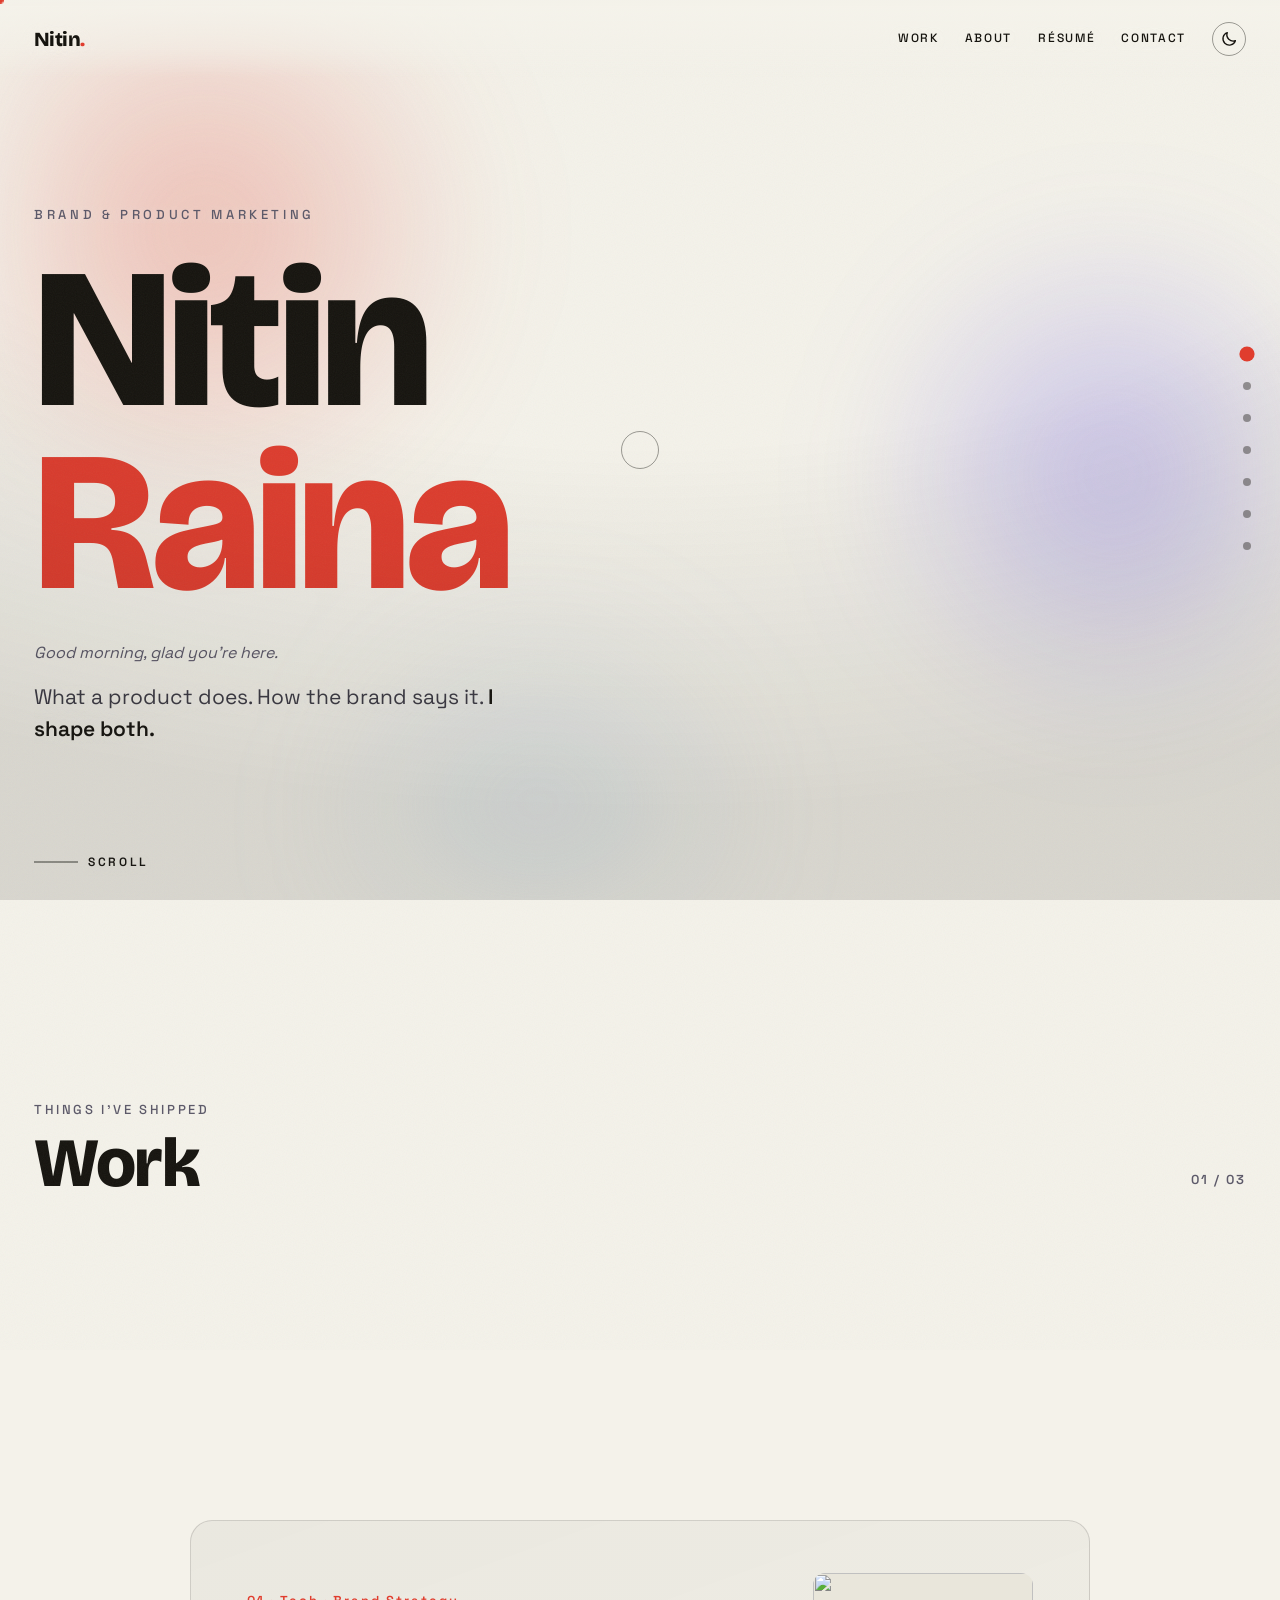
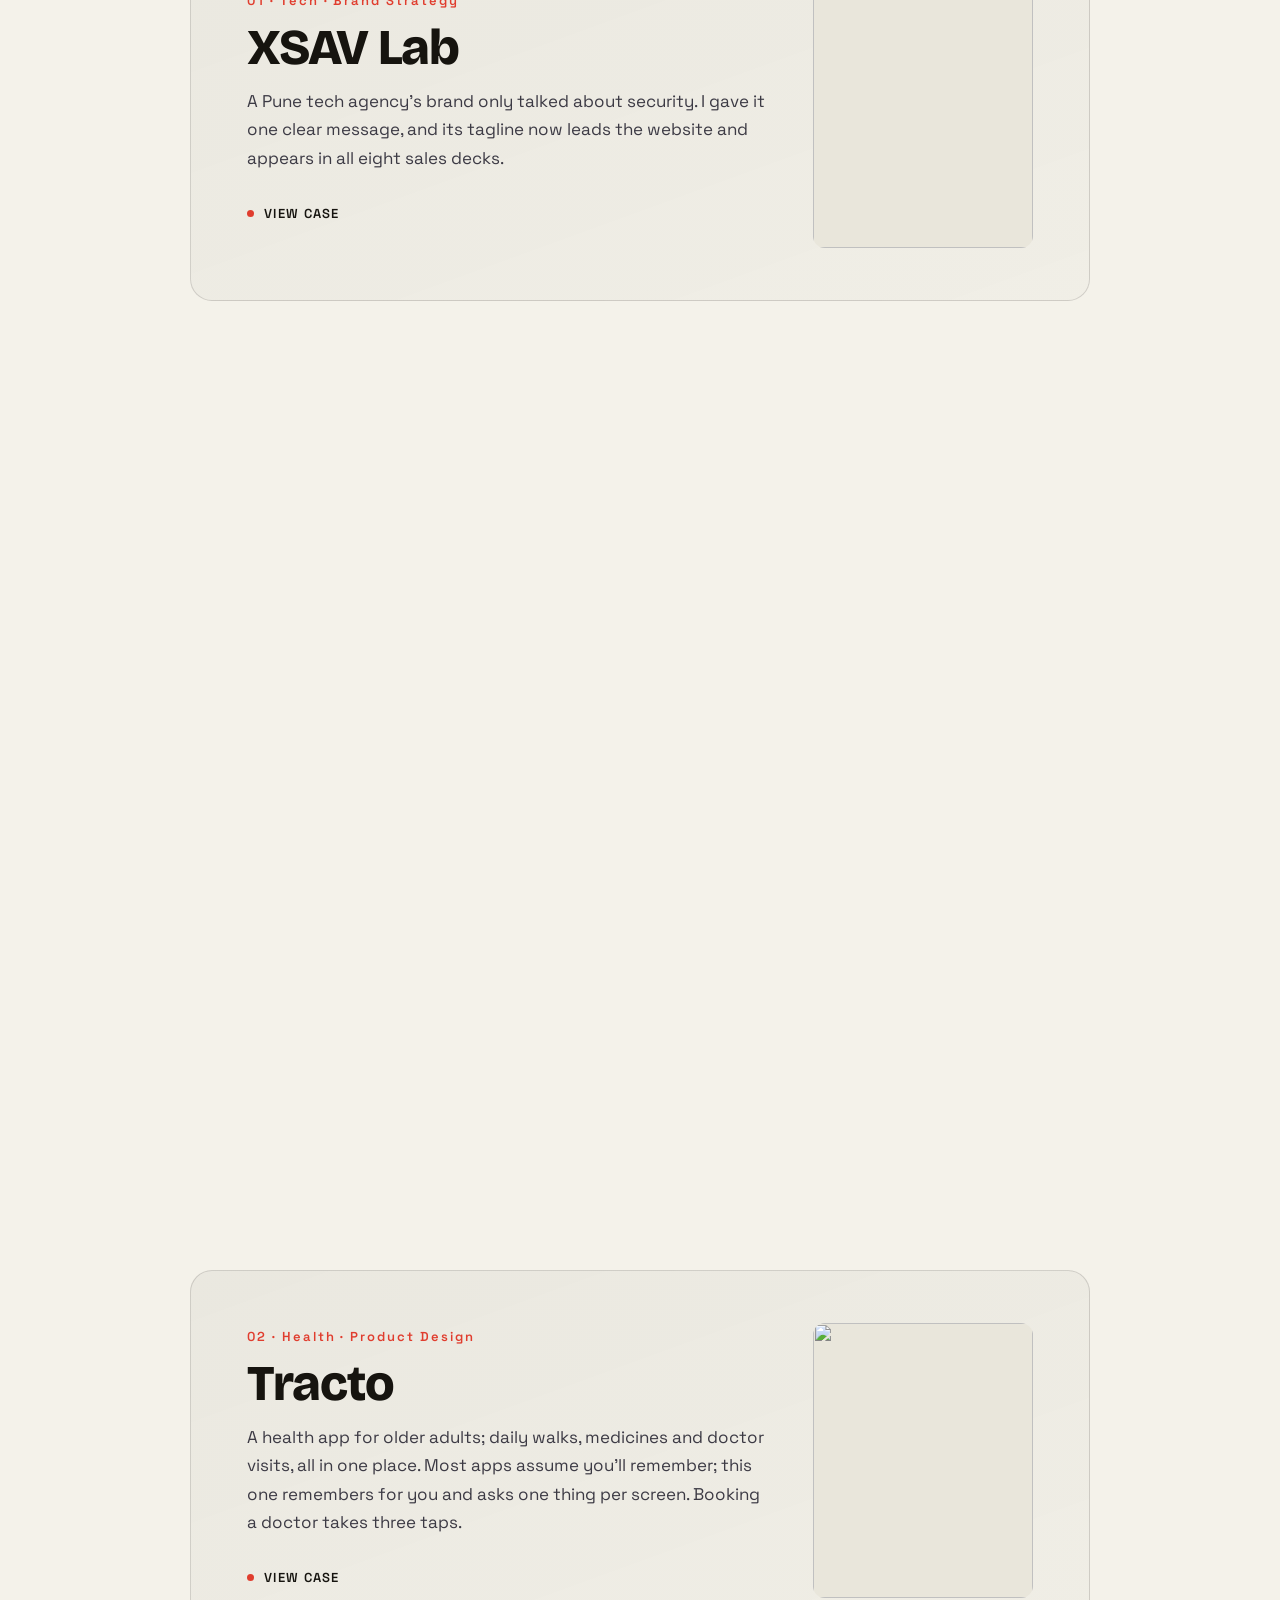
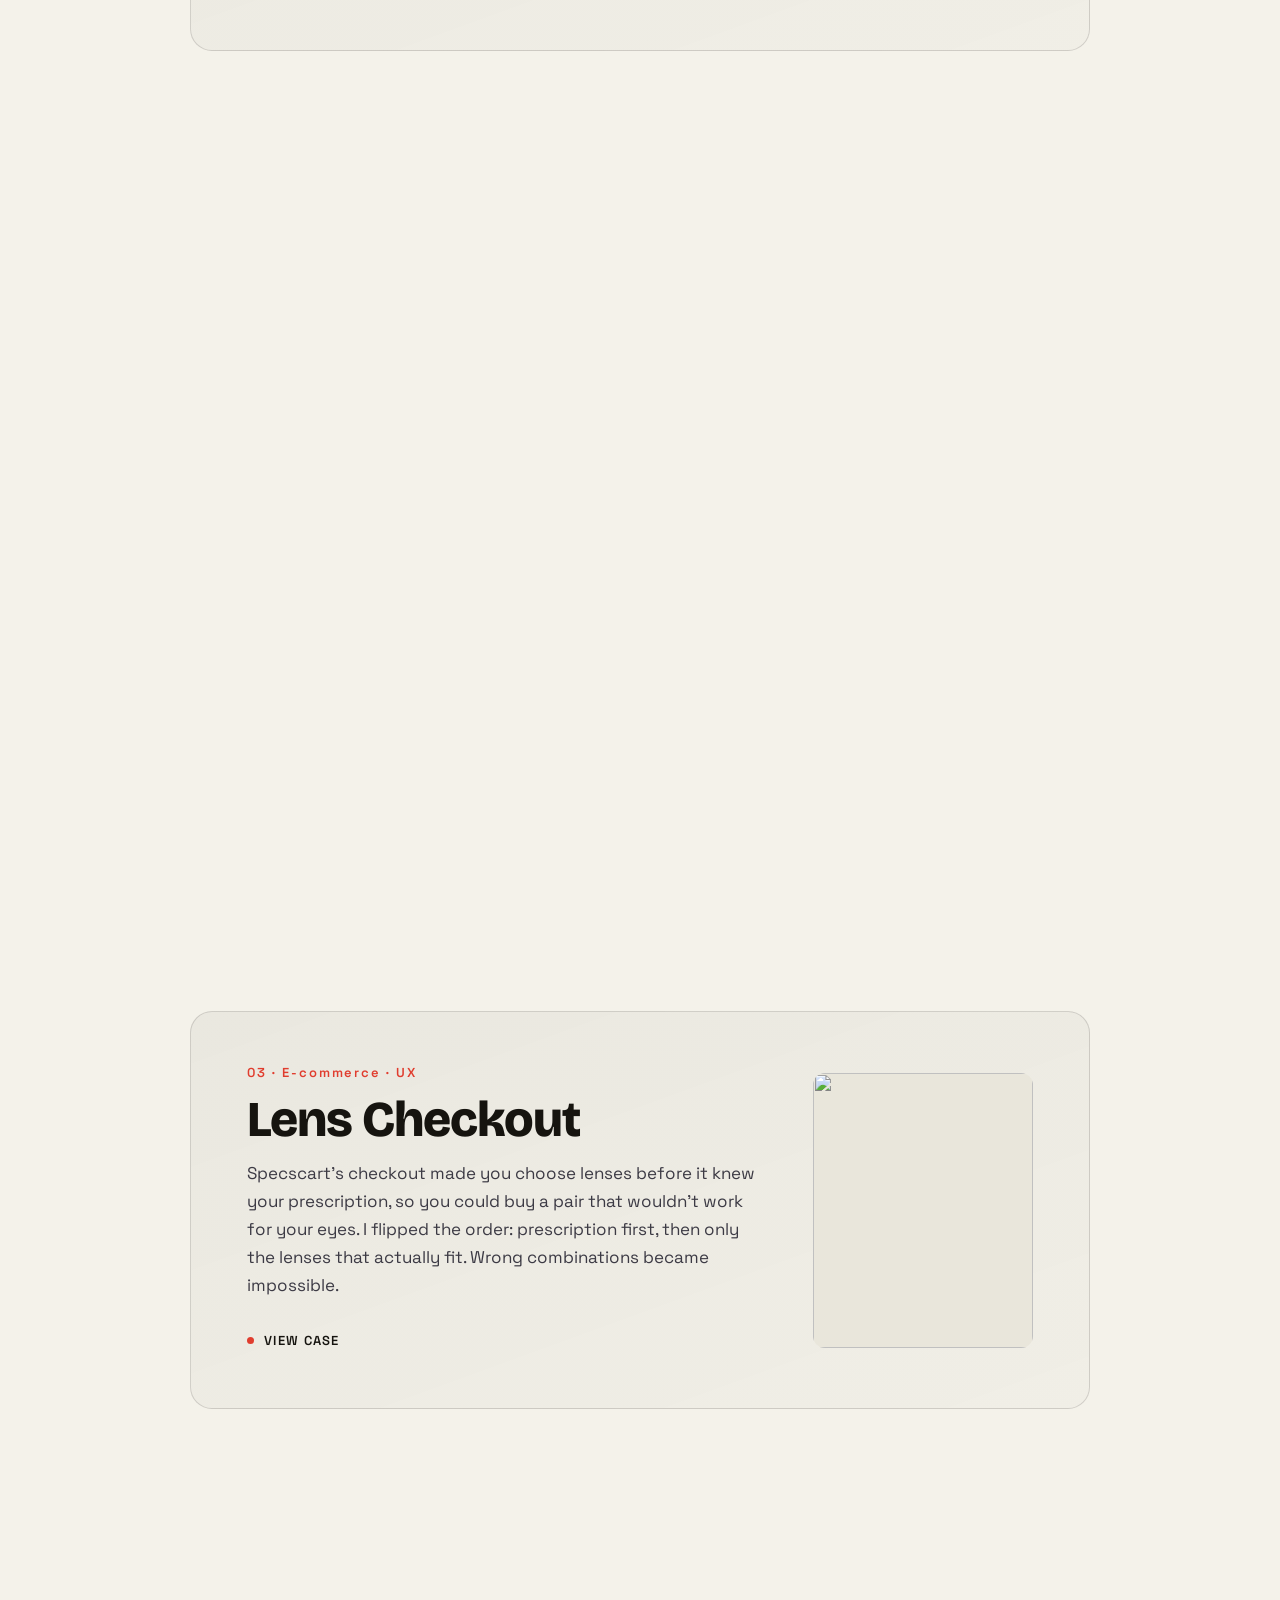
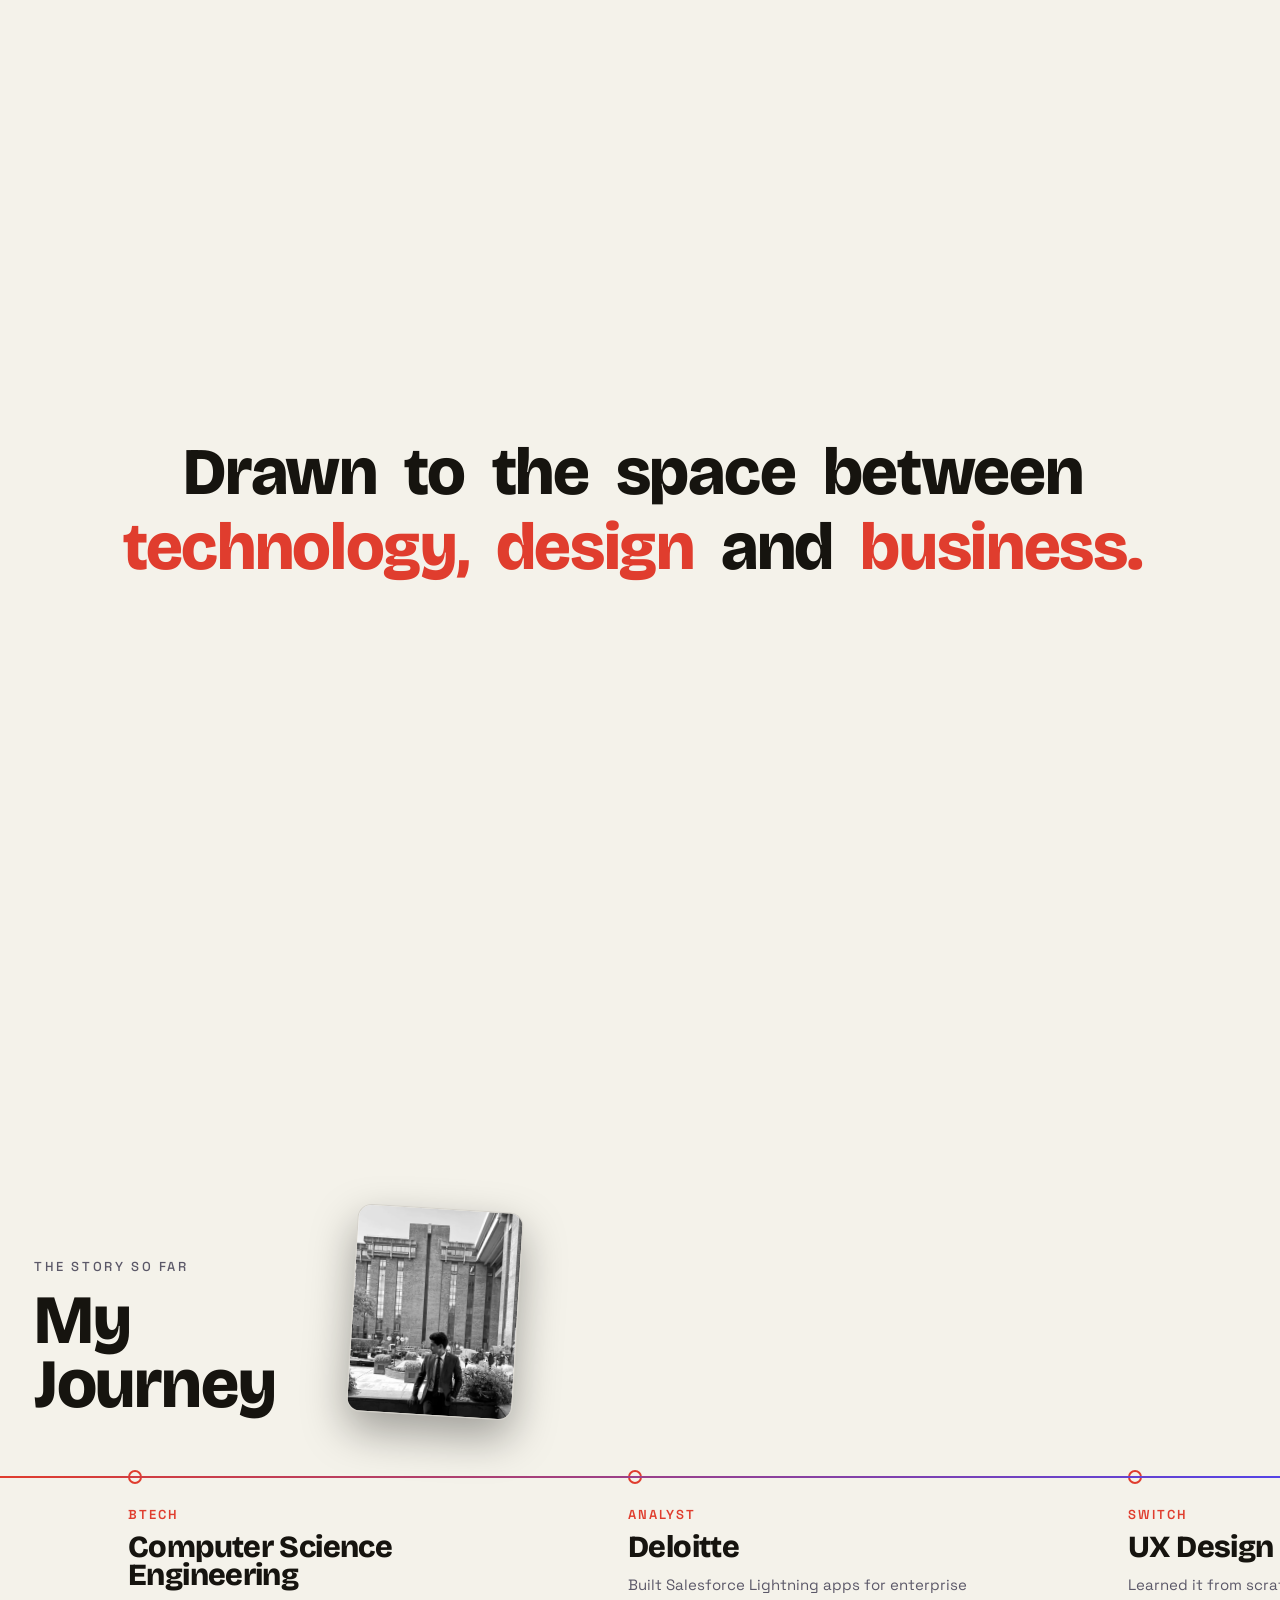
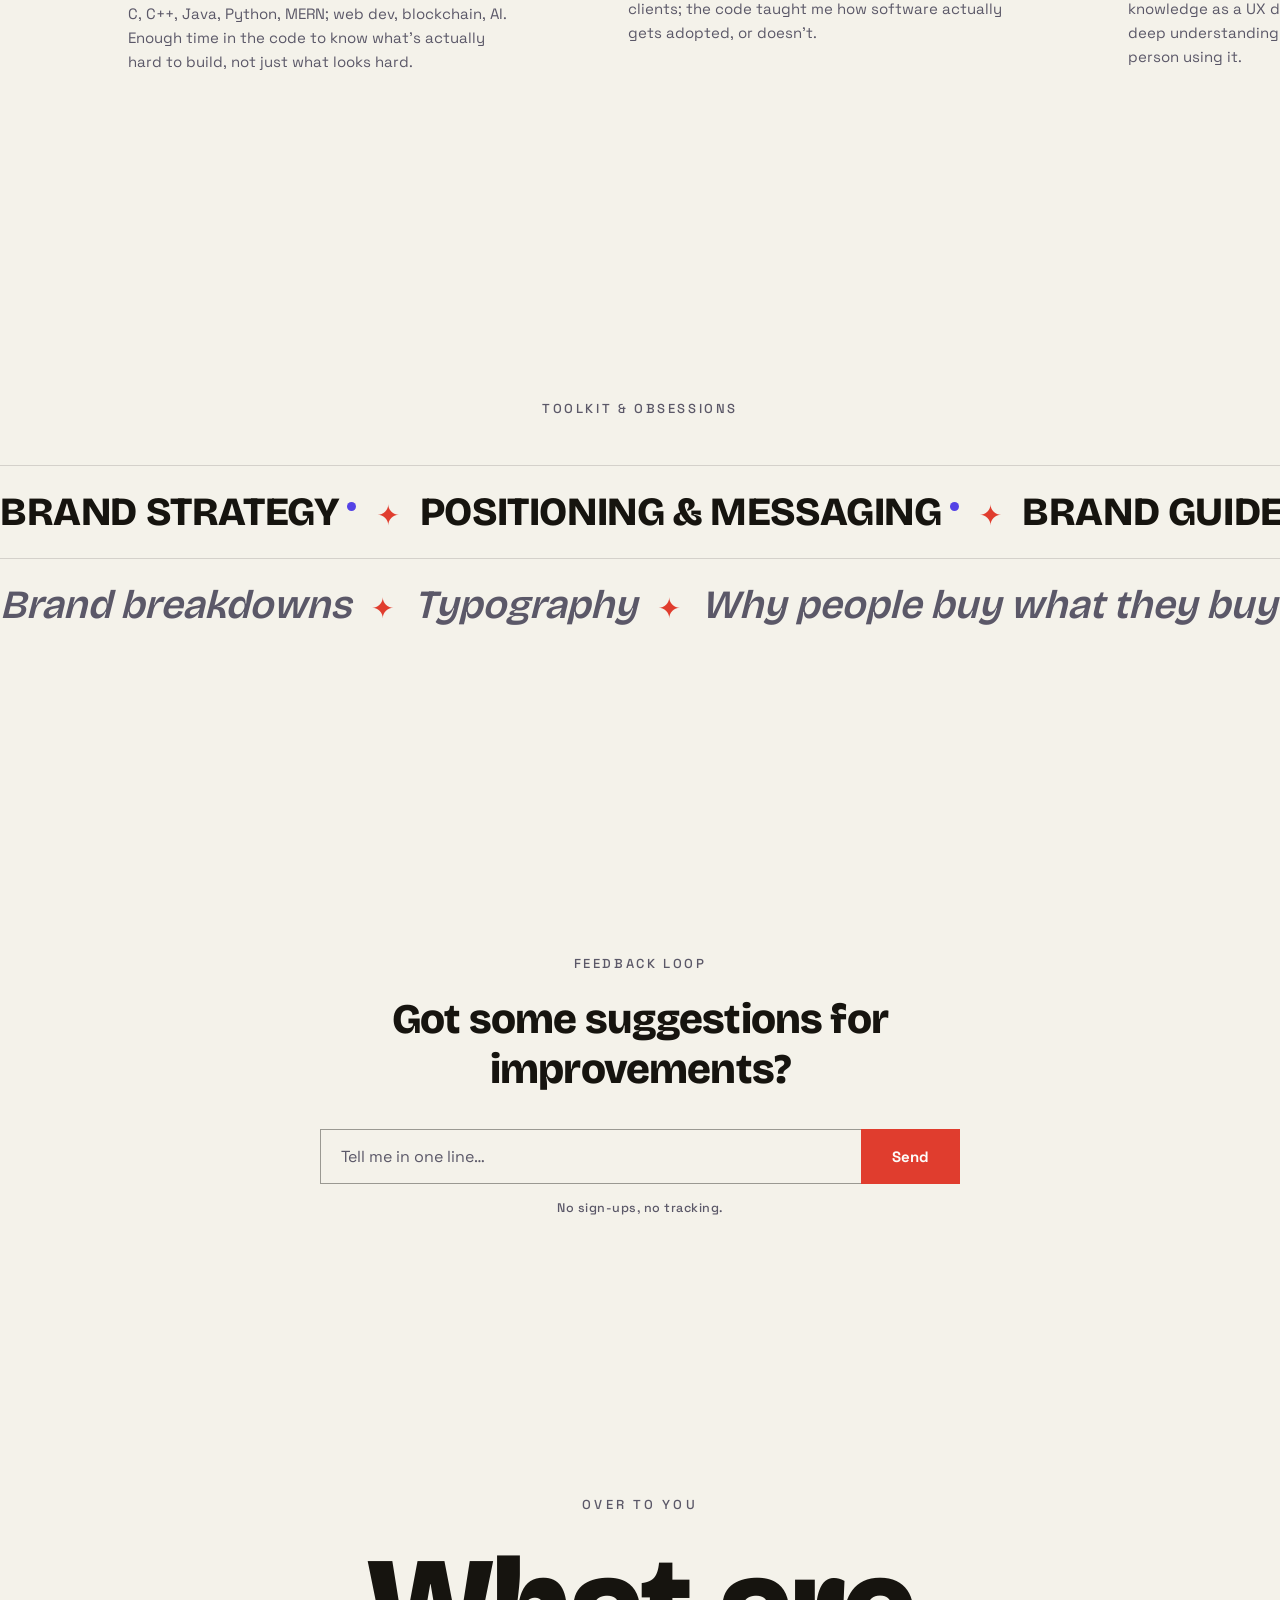
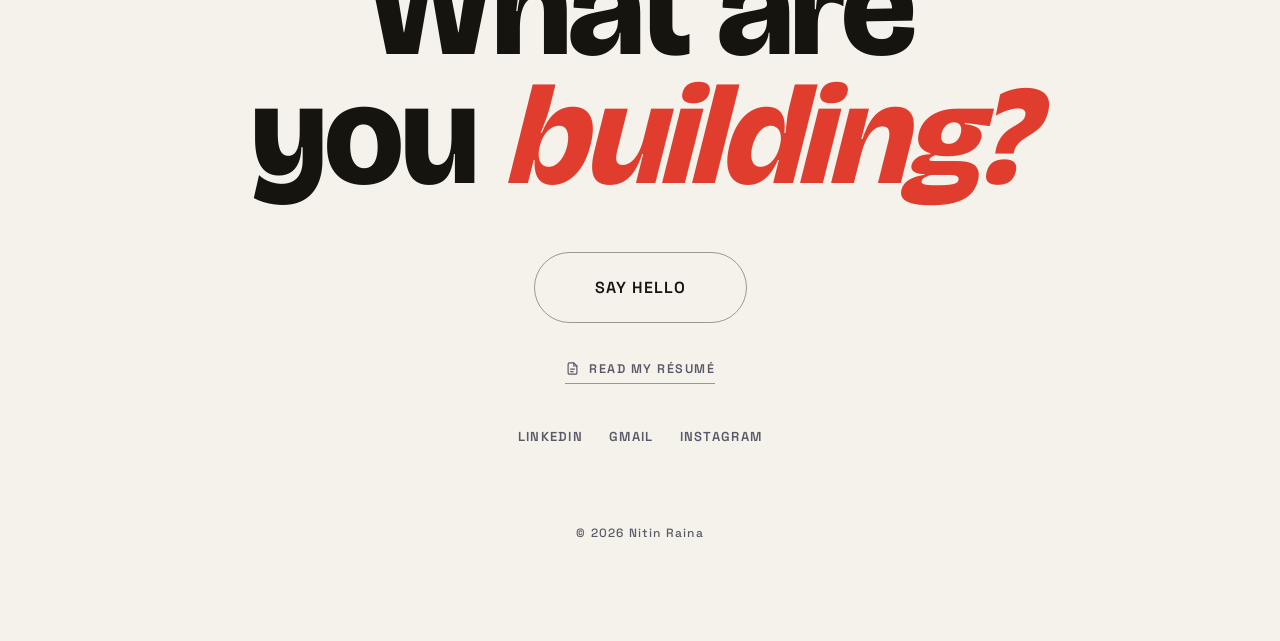
==== index.html @ b5c89e13 "Update Toolkit & obsessions to match brand and product marketing work Co-Authored-By: Claude Opus 5." ====
<!DOCTYPE html>
<html lang="en">
<head>
<meta charset="utf-8">
<meta name="viewport" content="width=device-width, initial-scale=1">
<title>Nitin Raina · Brand &amp; Product Marketing</title>
<meta name="description" content="Nitin Raina, brand and product marketing. Selected work, background and a toolkit of things I actually use.">
<meta name="theme-color" content="#08080c">
<link rel="preconnect" href="https://fonts.googleapis.com">
<link rel="preconnect" href="https://fonts.gstatic.com" crossorigin>
<link href="https://fonts.googleapis.com/css2?family=Bricolage+Grotesque:opsz,wght@12..96,600;12..96,700;12..96,800&family=Space+Grotesk:wght@400;500;600&display=swap" rel="stylesheet">
<style>
  :root{
    --bg:#08080c; --bg2:#0f0f16;
    --text:#f4f2ea; --muted:#aeabbb;
    --accent:#ff4d3d; --accent2:#6b5cff;
    --ease:cubic-bezier(.22,1,.36,1);
    --on-accent:#0a0a0a;
    --text-soft:#d8d5e6;
    --line:rgba(244,242,234,.14);
    --line-strong:rgba(244,242,234,.35);
    --shadow:rgba(0,0,0,.9);
    --surface:rgba(15,15,22,.7);
    --accent-soft:rgba(255,77,61,.08);
    --accent2-soft:rgba(107,92,255,.1);
    --accent2-ring:rgba(107,92,255,.45);
    --aurora3:#12324d;
    --card-grad-a:rgba(244,242,234,.05);
    --card-grad-b:rgba(244,242,234,.015);
    --aurora-opacity:.5;
  }
  html[data-theme="light"]{
    --bg:#f4f2ea; --bg2:#e9e6db;
    --text:#16140f; --muted:#5b5868;
    --accent:#e03d2e; /* darker coral: #ff4d3d fails contrast for small text on cream */
    --accent2:#5443e6;
    --on-accent:#fdfcf9;
    --text-soft:#3c3a44;
    --line:rgba(22,20,15,.14); --line-strong:rgba(22,20,15,.4);
    --shadow:rgba(244,242,234,.6); /* near-invisible glow instead of dark shadow */
    --surface:rgba(233,230,219,.8);
    --accent-soft:rgba(224,61,46,.08); --accent2-soft:rgba(84,67,230,.1);
    --accent2-ring:rgba(84,67,230,.4);
    --aurora3:#a8c4dd;
    --card-grad-a:rgba(22,20,15,.045); --card-grad-b:rgba(22,20,15,.015);
    --aurora-opacity:.3; /* aurora blobs are much louder on cream */
  }
  html[data-theme="light"] body::before{background:radial-gradient(120% 90% at 50% 0%, transparent 55%, rgba(22,20,15,.12))}
  *{margin:0;padding:0;box-sizing:border-box}
  html,body{background:var(--bg);color:var(--text)}
  /* theme-change smoothness — deliberately NOT a universal *{transition},
     which would jank the GSAP transforms */
  html{transition:background .3s ease}
  body{transition:background .3s ease,color .3s ease}
  html{overscroll-behavior:none}
  body{
    font-family:'Space Grotesk',system-ui,sans-serif;
    overflow-x:hidden;
    -webkit-font-smoothing:antialiased;
  }
  ::selection{background:var(--accent);color:var(--on-accent)}
  a{color:inherit;text-decoration:none}
  h1,h2,h3{font-family:'Bricolage Grotesque',sans-serif;font-weight:800;line-height:.92;letter-spacing:-.02em}

  /* accessibility: visible focus for every interactive element (was
     completely missing before — keyboard users had no way to see where
     they were) */
  a:focus-visible,button:focus-visible,[tabindex]:focus-visible{
    outline:2px solid var(--accent);outline-offset:4px;border-radius:2px;
  }
  /* the nav is fixed, so native anchor jumps (#work etc.) would otherwise
     land with the target tucked underneath it */
  section[id]{scroll-margin-top:96px}
  .skip-link{
    position:absolute;left:16px;top:-60px;z-index:100;padding:12px 20px;border-radius:100px;
    background:var(--accent);color:var(--on-accent);font:600 13px 'Space Grotesk';letter-spacing:.08em;
    text-transform:uppercase;transition:top .2s var(--ease);
  }
  .skip-link:focus{top:16px}
  .sr-only{
    position:absolute;width:1px;height:1px;padding:0;margin:-1px;
    overflow:hidden;clip:rect(0,0,0,0);white-space:nowrap;border:0;
  }

  body::before{
    content:"";position:fixed;inset:0;z-index:2;pointer-events:none;
    background:radial-gradient(120% 90% at 50% 0%, transparent 55%, rgba(0,0,0,.55));
    mix-blend-mode:multiply;
  }
  body::after{
    content:"";position:fixed;inset:-50%;z-index:3;pointer-events:none;opacity:.05;
    background-image:url("data:image/svg+xml,%3Csvg xmlns='http://www.w3.org/2000/svg' width='120' height='120'%3E%3Cfilter id='n'%3E%3CfeTurbulence type='fractalNoise' baseFrequency='.9' numOctaves='2'/%3E%3C/filter%3E%3Crect width='100%25' height='100%25' filter='url(%23n)'/%3E%3C/svg%3E");
    animation:grain 6s steps(6) infinite;
  }
  @keyframes grain{
    0%,100%{transform:translate(0,0)} 20%{transform:translate(-4%,3%)}
    40%{transform:translate(3%,-4%)} 60%{transform:translate(-3%,2%)} 80%{transform:translate(2%,3%)}
  }

  .aurora{position:fixed;inset:0;z-index:0;pointer-events:none;overflow:hidden;filter:blur(60px)}
  .aurora span{position:absolute;border-radius:50%;opacity:var(--aurora-opacity);will-change:transform}
  .aurora .a1{width:52vw;height:52vw;left:-10vw;top:-8vw;background:radial-gradient(circle,var(--accent),transparent 62%)}
  .aurora .a2{width:46vw;height:46vw;right:-10vw;top:20vh;background:radial-gradient(circle,var(--accent2),transparent 62%)}
  .aurora .a3{width:40vw;height:40vw;left:22vw;bottom:-14vw;background:radial-gradient(circle,var(--aurora3),transparent 62%)}

  .cursor-dot,.cursor-ring{position:fixed;top:0;left:0;z-index:95;pointer-events:none;border-radius:100px;transform:translate(-50%,-50%);will-change:transform}
  .cursor-dot{width:7px;height:7px;background:var(--accent);transition:opacity .2s ease}
  .cursor-ring{
    width:38px;height:38px;border:1.5px solid var(--line-strong);display:flex;align-items:center;justify-content:center;
    transition:width .3s var(--ease),height .3s var(--ease),border-color .25s,background .25s;
  }
  .cursor-ring.hot{width:64px;height:64px;border-color:var(--accent);background:var(--accent-soft)}
  .cursor-ring.drag{width:80px;height:80px;border-color:var(--accent2);background:var(--accent2-soft)}
  /* the ring morphs into a pill and shows what the hover DOES — "read" over
     case-study links, "say it" over the feedback/contact inputs — rather
     than staying a mute circle over every interactive element alike */
  .cursor-label{font:700 12px 'Space Grotesk';letter-spacing:.1em;text-transform:uppercase;color:var(--text);white-space:nowrap;opacity:0;transition:opacity .15s ease}
  .cursor-ring.read,.cursor-ring.say{width:auto;height:auto;padding:14px 22px;border-color:var(--accent);background:var(--accent)}
  .cursor-ring.read .cursor-label,.cursor-ring.say .cursor-label{opacity:1;color:var(--on-accent)}
  .cursor-ring.read ~ .cursor-dot,.cursor-ring.say ~ .cursor-dot{opacity:0}
  @media (hover:none){.cursor-dot,.cursor-ring{display:none}}

  .intro{position:fixed;inset:0;z-index:90;background:var(--bg);display:flex;align-items:center;justify-content:center;overflow:hidden}
  .intro-count{font-family:'Bricolage Grotesque';font-weight:800;font-size:clamp(60px,14vw,220px);color:var(--text);line-height:1}
  .intro-bars{position:absolute;inset:0;display:flex}
  .intro-bars i{flex:1;background:var(--bg2)}

  .wrap{position:relative;z-index:1}

  /* mix-blend-mode:difference was the cause of "Nitin." visually merging
     into whatever scrolled under it (it inverts against the backdrop, so
     over a big pale heading it turned dark and fused with the text). A
     scrim + text-shadow keeps the nav readable over ANY backdrop without
     ever inverting into the content behind it. */
  .nav{position:fixed;top:0;left:0;right:0;z-index:40;display:flex;justify-content:space-between;align-items:center;padding:22px 34px;text-shadow:0 2px 16px var(--shadow)}
  .nav::before{
    content:"";position:absolute;inset:0;z-index:-1;pointer-events:none;
    background:linear-gradient(180deg,color-mix(in srgb, var(--bg) 92%, transparent),color-mix(in srgb, var(--bg) 55%, transparent) 60%,transparent);
  }
  .nav .brand{font-family:'Bricolage Grotesque';font-weight:800;font-size:20px;letter-spacing:-.03em}
  .nav .links{display:flex;gap:26px;font:500 12px 'Space Grotesk';letter-spacing:.14em;text-transform:uppercase}
  /* padding, not extra size: keeps the type identical but lifts the click
     target from 16px to 32px tall (WCAG 2.5.8 wants >=24) */
  .nav .links a{position:relative;display:inline-block;padding:8px 0}
  .nav .links a::after{content:"";position:absolute;left:0;bottom:4px;width:100%;height:1.5px;background:currentColor;transform:scaleX(0);transform-origin:right;transition:transform .3s var(--ease)}
  .nav .links a:hover::after{transform:scaleX(1);transform-origin:left}
  .nav .links a.active{color:var(--accent)}
  .nav .links a.active::after{transform:scaleX(1);transform-origin:left}

  /* light/dark toggle — the icon shows the theme you'd GET by clicking
     (sun while dark, moon while light), which is what the aria-label already
     says. The previous plain dot gave no clue this button did anything. */
  .theme-toggle{
    width:34px;height:34px;border-radius:50%;border:1.5px solid var(--line-strong);
    background:none;cursor:pointer;display:grid;place-items:center;color:var(--text);
    transition:border-color .3s var(--ease),background .3s var(--ease);
  }
  .theme-toggle:hover,.theme-toggle:focus-visible{border-color:var(--accent);background:var(--accent-soft)}
  /* both icons stack in one grid cell and cross-fade/rotate between states */
  .tt-icon{display:grid;place-items:center;width:18px;height:18px}
  .tt-icon svg{
    grid-area:1/1;width:18px;height:18px;fill:none;stroke:currentColor;
    stroke-width:1.8;stroke-linecap:round;stroke-linejoin:round;
    transition:opacity .35s var(--ease),transform .45s var(--ease);
  }
  .tt-sun{opacity:1;transform:rotate(0deg) scale(1)}
  .tt-moon{opacity:0;transform:rotate(-70deg) scale(.4)}
  html[data-theme="light"] .tt-sun{opacity:0;transform:rotate(70deg) scale(.4)}
  html[data-theme="light"] .tt-moon{opacity:1;transform:rotate(0deg) scale(1)}
  @media (prefers-reduced-motion:reduce){.tt-icon svg{transition:opacity .01s}}

  /* progress rail */
  /* the visible dot stays 8px, but the BUTTON is 26px so the tap/click
     target meets the 24x24 minimum (WCAG 2.5.8) — an 8px target was
     effectively unusable on touch and hostile with a trackpad */
  .rail{position:fixed;right:20px;top:50%;transform:translateY(-50%);z-index:45;display:flex;flex-direction:column;gap:6px;align-items:center}
  .rail button{width:26px;height:26px;display:grid;place-items:center;background:none;border:none;cursor:pointer;padding:0;position:relative;border-radius:50%}
  .rail button::after{content:"";width:8px;height:8px;border-radius:50%;background:var(--line-strong);transition:transform .35s var(--ease),background .35s var(--ease)}
  .rail button::before{content:attr(data-label);position:absolute;right:26px;top:50%;transform:translateY(-50%);font:600 10px 'Space Grotesk';letter-spacing:.12em;text-transform:uppercase;color:var(--text);white-space:nowrap;opacity:0;transition:opacity .25s ease;pointer-events:none;text-shadow:0 2px 10px var(--shadow)}
  .rail button:hover::before,.rail button:focus-visible::before{opacity:1}
  .rail button.active::after{background:var(--accent);transform:scale(1.9)}
  @media (max-width:820px){.rail{display:none}}

  /* HERO — fixed top padding guarantees clearance under the fixed nav no
     matter the viewport height (previously the eyebrow could land right
     under/behind "Nitin." on shorter screens) */
  .hero{min-height:100svh;display:flex;flex-direction:column;justify-content:center;padding:130px 34px 80px;position:relative}
  /* time-of-day greeting: a warm, lowercase aside between the name and
     the hero-sub — it opens the sentence that hero-sub continues, so it
     stays a separate element (not folded into the eyebrow text) and reads as
     its own small human touch rather than competing with the tagline */
  .hero .greeting{font:400 16px 'Space Grotesk';font-style:italic;letter-spacing:normal;text-transform:none;color:var(--muted);margin:28px 0 10px;overflow:hidden;min-height:1em}
  .hero .greeting span{display:inline-block}
  .hero .eyebrow{font:500 13px 'Space Grotesk';letter-spacing:.28em;text-transform:uppercase;color:var(--muted);margin-bottom:26px;overflow:hidden;text-shadow:0 2px 16px var(--shadow)}
  .hero .eyebrow span{display:inline-block}
  .hero-name{font-size:clamp(58px,15.5vw,260px);font-weight:800;perspective:800px}
  .hero-name .line{display:block;overflow:hidden}
  .hero-name .char{display:inline-block;will-change:transform}
  .hero-name .accent{color:var(--accent)}
  /* text-shadow guarantees legibility regardless of what the aurora glow
     is doing behind it at any given scroll position — color alone wasn't
     enough since the warm red glow can sit right under this text */
  .hero-sub{margin-top:8px;max-width:520px;font-size:clamp(16px,2vw,21px);color:var(--text-soft);line-height:1.5;overflow:hidden;text-shadow:0 2px 20px var(--shadow)}
  .hero-sub b{color:var(--text);font-weight:600}
  .scroll-cue{position:absolute;bottom:30px;left:34px;font:600 12px 'Space Grotesk';letter-spacing:.22em;text-transform:uppercase;color:var(--text);display:flex;align-items:center;gap:10px;text-shadow:0 2px 14px var(--shadow);animation:cuePulse 2s ease-in-out infinite}
  .scroll-cue .bar{width:44px;height:2px;background:var(--line-strong);position:relative;overflow:hidden}
  .scroll-cue .bar::after{content:"";position:absolute;inset:0;background:var(--accent);transform:translateX(-100%);animation:cue 2s var(--ease) infinite}
  @keyframes cue{50%{transform:translateX(0)}100%{transform:translateX(100%)}}
  @keyframes cuePulse{0%,100%{opacity:1}50%{opacity:.55}}
  @media (prefers-reduced-motion:reduce){.scroll-cue{animation:none}}

  /* ============ WORK — v5: compact text-first card deck. Each project
     is a single bounded card (not a full-bleed spread) centered on
     screen; the thumbnail is a modest supporting element, title+desc
     dominate. Cards swap with a 3D flip-through motion (outgoing tips
     back and away, incoming tips in from below) instead of a flat
     crossfade — the "immersive" scroll payoff v4's fade lacked. ============ */
  .work{padding:0}
  /* solid opaque background — the hero's aurora glow is a fixed
     full-page layer, so any section without its own background shows it
     bleeding through underneath; this band needs to read as its OWN dark
     section starting clean after the hero, not as hero's tail end */
  /* left-aligned with a kicker line, mirroring the About head ("The story
     so far / My Journey") so every section heading follows one pattern —
     a lone centered "Work" read as misplaced next to the others */
  .work-intro{background:var(--bg);position:relative;z-index:1;min-height:40svh;width:100%;display:flex;align-items:flex-end;padding:0 34px 64px}
  .work-intro .inner{width:100%;display:flex;align-items:flex-end;justify-content:space-between;gap:20px;flex-wrap:wrap}
  .work-intro .k{display:block;font:500 13px 'Space Grotesk';letter-spacing:.2em;text-transform:uppercase;color:var(--muted);margin-bottom:14px}
  .work-intro h2{font-size:clamp(32px,5.4vw,80px)}
  .work-intro .count{font:600 13px 'Space Grotesk';letter-spacing:.15em;color:var(--muted);padding-bottom:8px}
  .project-wrap{position:relative;height:150vh}
  .project-wrap:last-child{height:100vh}
  .project{position:sticky;top:0;height:100svh;overflow:hidden;background:var(--bg);display:flex;align-items:center;justify-content:center;padding:34px;perspective:1600px}
  .project-inner{position:relative;z-index:1;width:100%;max-width:900px;display:flex;justify-content:center;will-change:transform,opacity;transform-style:preserve-3d}
  /* no backdrop-filter here: .project already paints an opaque background
     so there is nothing behind to blur, and it was costing a real
     compositing hit on every frame of the 3D sticky card transition */
  .card{width:100%;display:flex;align-items:center;gap:44px;padding:52px 56px;border-radius:22px;background:linear-gradient(160deg,var(--card-grad-a),var(--card-grad-b));border:1px solid var(--line)}
  .card-info{flex:1.35;min-width:0}
  .card-num{display:block;font:600 13px 'Space Grotesk';letter-spacing:.15em;color:var(--accent);margin-bottom:16px}
  .card-title{font-size:clamp(30px,4vw,50px);margin-bottom:16px}
  .card-desc{color:var(--text-soft);font-size:17px;line-height:1.65;margin-bottom:26px}
  .card-cta{display:inline-flex;align-items:center;gap:10px;padding:7px 0;font:600 13px 'Space Grotesk';letter-spacing:.1em;text-transform:uppercase;color:var(--text)}
  .card-cta .dot{width:7px;height:7px;border-radius:50%;background:var(--accent);transition:transform .3s var(--ease)}
  .card:hover .card-cta .dot{transform:scale(2.2)}
  .card-visual{flex:none;width:min(30vw,220px);aspect-ratio:4/5;position:relative;overflow:hidden;border-radius:12px;background:var(--bg2)}
  .card-visual img{position:absolute;inset:0;width:100%;height:100%;object-fit:cover}
  @media (max-width:760px){
    /* sticky-stack needs real screen height to breathe; on small
       screens fall back to a plain stacked list so content never clips */
    .project-wrap,.project-wrap:last-child{height:auto}
    .project{position:relative;height:auto;padding:60px 20px}
    .card{flex-direction:column;align-items:flex-start;padding:34px 28px}
    .card-visual{width:100%;aspect-ratio:16/9}
  }

  /* ============ MANIFESTO — single scrubbed line ============ */
  .manifesto{min-height:100svh;display:flex;align-items:center;justify-content:center;padding:100px 40px}
  .manifesto .inner{max-width:1150px;text-align:center;font-family:'Bricolage Grotesque',sans-serif;font-size:clamp(26px,5.2vw,68px);font-weight:800;letter-spacing:-.02em;line-height:1.12}
  .manifesto .w{display:inline-block;opacity:.12;margin-right:.22em}
  .manifesto .accent{color:var(--accent)}

  /* ============ ABOUT — horizontal pinned timeline ============ */
  .about-reel{position:relative}
  /* heading and timeline are now normal flow siblings in a padded column.
     Previously the heading was position:absolute at top:90px and the rail
     line was hard-coded to top:247px — two independent magic numbers that
     collided the moment the heading wrapped to the height it actually is,
     which is why the line cut straight through "Journey". Nothing here can
     overlap now: the line is positioned against the TRACK, not the pin. */
  .about-pin{position:sticky;top:0;height:100svh;overflow:hidden;display:flex;flex-direction:column;justify-content:center;padding:118px 0 56px}
  .about-head{flex:none;padding:0 34px;margin-bottom:clamp(38px,6vh,74px);display:flex;align-items:flex-end;gap:clamp(30px,6vw,90px)}
  .about-head .k{display:block;font:500 13px 'Space Grotesk';letter-spacing:.2em;text-transform:uppercase;color:var(--muted);margin-bottom:14px}
  .about-head h2{font-size:clamp(32px,5.4vw,80px)}
  /* the human touch: a small tilted portrait beside the story heading —
     like a photo laid on the timeline. Straightens on hover. */
  .about-photo{
    width:clamp(104px,13vw,168px);aspect-ratio:4/5;object-fit:cover;flex:none;
    border-radius:14px;border:1px solid var(--line);transform:rotate(3.5deg);
    box-shadow:0 18px 44px rgba(0,0,0,.35);transition:transform .45s var(--ease);
  }
  .about-photo:hover{transform:rotate(0deg) scale(1.03)}
  @media (max-width:720px){.about-photo{width:96px;border-radius:10px}}
  .timeline-area{flex:none;position:relative}
  /* dot is 14px tall so its centre is 7px down; the 2px line sits at 6px
     to land dead-centre on it — derived from the dot's own size, not guessed */
  .rail-line{position:absolute;left:0;right:0;top:6px;height:2px;background:var(--line);z-index:2}
  .rail-line-fill{width:0%;height:100%;background:linear-gradient(90deg,var(--accent),var(--accent2))}
  /* NOTE: trailing space is a real .tl-spacer ELEMENT, never padding-right.
     Chromium excludes a scrollable flex container's end-side padding from
     scrollWidth, so the horizontal-scroll distance ignored any padding-right
     entirely and always parked the last card flush against the viewport edge
     (under the progress rail). A flex child is always counted. */
  .timeline-track{display:flex;align-items:flex-start;gap:120px;padding-left:10vw;will-change:transform;position:relative;z-index:1;list-style:none}
  .tl-spacer{flex:none;width:min(12vw,150px)}
  .tl-node{flex:none;width:min(64vw,380px);max-width:380px;position:relative;overflow-wrap:break-word}
  /* dots start hollow and FILL as the progress bar sweeps past them —
     .filled is toggled from the pin's onUpdate by comparing each dot's
     viewport position against the fill bar's leading edge */
  .tl-dot{display:block;width:14px;height:14px;margin-bottom:22px;border-radius:50%;background:var(--bg);border:2px solid var(--accent);transition:background .3s var(--ease),transform .3s var(--ease),box-shadow .3s var(--ease)}
  .tl-dot.filled{background:var(--accent);transform:scale(1.25);box-shadow:0 0 14px var(--accent-soft),0 0 4px var(--accent)}
  .tl-year{display:block;font:600 13px 'Space Grotesk';letter-spacing:.15em;text-transform:uppercase;color:var(--accent);margin-bottom:10px}
  .tl-title{font-size:clamp(20px,2.4vw,32px);margin-bottom:12px}
  .tl-text{color:var(--muted);font-size:15px;line-height:1.6;max-width:100%}

  /* the last node is the future one: deliberately unfinished. Dashed,
     softly pulsing dot in the secondary accent so it reads as "not yet"
     rather than as another completed milestone. The .filled class is still
     applied by the rail sweep, so both states are overridden here. */
  .tl-node.is-next .tl-year{color:var(--accent2)}
  .tl-node.is-next .tl-dot,
  .tl-node.is-next .tl-dot.filled{
    background:transparent;border:2px dashed var(--accent2);
    transform:none;box-shadow:0 0 0 0 var(--accent2-ring);
    animation:nextPulse 2.6s ease-out infinite;
  }
  @keyframes nextPulse{
    0%{box-shadow:0 0 0 0 var(--accent2-ring)}
    70%{box-shadow:0 0 0 11px transparent}
    100%{box-shadow:0 0 0 0 transparent}
  }
  /* three dots that fill in turn — a tiny "still in progress" tell */
  .tl-cook{display:inline-flex;gap:3px;margin-left:6px;vertical-align:baseline}
  .tl-cook i{width:5px;height:5px;border-radius:50%;background:var(--accent2);opacity:.25;animation:cookDot 1.5s ease-in-out infinite}
  .tl-cook i:nth-child(2){animation-delay:.22s}
  .tl-cook i:nth-child(3){animation-delay:.44s}
  @keyframes cookDot{0%,60%,100%{opacity:.25}30%{opacity:1}}
  @media (prefers-reduced-motion:reduce){
    .tl-node.is-next .tl-dot,.tl-node.is-next .tl-dot.filled{animation:none}
    .tl-cook i{animation:none;opacity:.6}
  }

  /* ============ SKILLS — draggable marquee ticker, ported from the live
     brutalist site's proven skills/interests bands (user explicitly asked
     for this representation back over the chip-cluster experiment). Two
     full-bleed rows crawl in opposite directions; either can be grabbed
     and flung, hovering pauses the crawl, and scroll velocity nudges the
     playback rate. Re-themed dark but the mechanic is unchanged. ============ */
  .skills{padding:140px 0 120px;position:relative}
  .skills-head{max-width:1200px;margin:0 auto 48px;padding:0 34px;text-align:center}
  .skills-head .k{display:block;font:500 13px 'Space Grotesk';letter-spacing:.2em;text-transform:uppercase;color:var(--muted)}
  .ticker-zone{width:100%;overflow:hidden}
  .ticker{
    overflow:hidden;border-top:1px solid var(--line);padding:22px 0;
    white-space:nowrap;cursor:grab;touch-action:pan-y;
  }
  .ticker:last-child{border-bottom:1px solid var(--line)}
  .ticker.dragging{cursor:grabbing}
  .ticker-drag-wrap{display:inline-block;will-change:transform}
  .ticker-track{display:inline-flex;align-items:baseline;animation:tickerScroll 28s linear infinite;will-change:transform}
  .ticker-reverse .ticker-track{animation-direction:reverse;animation-duration:34s}
  @keyframes tickerScroll{from{transform:translateX(0)}to{transform:translateX(-50%)}}
  .ticker-item{
    font-family:'Bricolage Grotesque';font-weight:800;font-size:clamp(22px,3.4vw,40px);
    letter-spacing:-.01em;text-transform:uppercase;color:var(--text);padding-right:20px;
  }
  .ticker-sep{color:var(--accent);font-size:clamp(16px,2.4vw,28px);padding-right:20px}
  /* solid muted italic — the hollow text-stroke outline (inherited from
     the light-bg live site) read as broken/gappy lettering on this page
     in both themes, so the outline treatment is gone entirely */
  .ticker-reverse .ticker-item{
    font-weight:600;font-style:italic;color:var(--muted);text-transform:none;letter-spacing:0;
  }
  @media (prefers-reduced-motion:reduce){.ticker-track{animation:none}}
  /* skills with real receipts get a citation-style marker + a proof line
     below. INDIGO, not the accent red — the ✦ separators are already red,
     so a red dot vanished among them; the second accent color is used
     nowhere else in this row, which is what makes it read as "special".
     The pulse ring says "alive, hover me" without being a decoration. */
  .ticker-item.has-proof::after{
    content:'';display:inline-block;width:9px;height:9px;border-radius:50%;
    background:var(--accent2);margin-left:8px;vertical-align:super;
    box-shadow:0 0 0 0 var(--accent2);animation:proofPulse 2.4s ease-out infinite;
  }
  @keyframes proofPulse{
    0%{box-shadow:0 0 0 0 var(--accent2-soft),0 0 0 0 var(--accent2)}
    55%{box-shadow:0 0 0 9px transparent,0 0 6px 1px var(--accent2)}
    100%{box-shadow:0 0 0 0 transparent,0 0 0 0 transparent}
  }
  @media (prefers-reduced-motion:reduce){.ticker-item.has-proof::after{animation:none;box-shadow:0 0 6px 1px var(--accent2)}}
  @media (hover:hover){
    .ticker-item.has-proof{cursor:help;transition:color .2s ease}
    .ticker-item.has-proof:hover{color:var(--accent2)}
  }
  .ticker-proof{min-height:24px;margin-top:20px;text-align:center;font:600 13px 'Space Grotesk';letter-spacing:.04em;color:var(--muted);opacity:0;transition:opacity .25s ease}
  .ticker-proof.on{opacity:1}
  @media (max-width:600px){.ticker-item{font-size:20px}}

  /* SUGGESTIONS — ported from the live site's feedback loop */
  .suggest{padding:140px 34px;text-align:center}
  .suggest-inner{max-width:640px;margin:0 auto}
  .suggest .k{display:block;font:500 13px 'Space Grotesk';letter-spacing:.2em;text-transform:uppercase;color:var(--muted);margin-bottom:22px}
  .suggest-title{font-size:clamp(26px,3.8vw,42px);line-height:1.2;margin-bottom:34px}
  .suggest-form{display:flex;gap:0}
  .suggest-form input{
    flex:1;min-width:0;border:1.5px solid var(--line-strong);border-right:none;
    background:transparent;color:var(--text);font:400 16px 'Space Grotesk';padding:16px 20px;outline-offset:-2px;
  }
  .suggest-form input::placeholder{color:var(--muted)}
  .suggest-send{
    border:1.5px solid var(--accent);background:var(--accent);color:var(--on-accent);
    font:700 15px 'Space Grotesk';padding:16px 30px;cursor:pointer;transition:background .15s,border-color .15s;
  }
  .suggest-send:hover{background:var(--accent2);border-color:var(--accent2)}
  .suggest-note{font:500 12.5px 'Space Grotesk';letter-spacing:.04em;color:var(--muted);margin-top:16px}
  .suggest-main{transition:opacity .35s ease,transform .35s ease}
  .suggest-main.fading{opacity:0;transform:translateY(-10px)}
  .suggest-main[hidden],.suggest-thanks[hidden]{display:none}
  .suggest-thanks{animation:thanksIn .6s var(--ease) both}
  @keyframes thanksIn{from{opacity:0;transform:translateY(16px) scale(.98)}to{opacity:1;transform:none}}
  .thanks-heart{font-size:46px;line-height:1;color:var(--accent);margin-bottom:18px;animation:heartBeat 1.8s ease-in-out .6s infinite}
  @keyframes heartBeat{0%,100%{transform:scale(1)}12%{transform:scale(1.16)}24%{transform:scale(1)}36%{transform:scale(1.1)}48%{transform:scale(1)}}
  .thanks-title{font-size:clamp(28px,4.2vw,44px);margin-bottom:14px}
  .thanks-text{font-size:16px;line-height:1.6;color:var(--muted);max-width:440px;margin:0 auto 26px}
  .thanks-again{background:none;border:none;cursor:pointer;font:600 13px 'Space Grotesk';letter-spacing:.08em;color:var(--muted);padding:4px 2px;border-bottom:1.5px solid var(--line);transition:color .2s,border-color .2s}
  .thanks-again:hover{color:var(--accent);border-color:var(--accent)}
  @media (prefers-reduced-motion:reduce){.suggest-thanks{animation:none}.suggest-main{transition:none}.thanks-heart{animation:none}}
  @media (max-width:480px){.suggest-form{flex-direction:column;gap:10px}.suggest-form input{border-right:1.5px solid var(--line-strong)}.suggest-send{width:100%}}

  /* CONTACT */
  .contact{min-height:90vh;display:flex;flex-direction:column;align-items:center;justify-content:center;text-align:center;padding:140px 34px 100px;position:relative}
  .contact .k{font:500 13px 'Space Grotesk';letter-spacing:.24em;text-transform:uppercase;color:var(--muted);margin-bottom:30px}
  .contact h2{font-size:clamp(48px,11vw,180px);margin-bottom:50px}
  .contact h2 .accent{color:var(--accent);font-style:italic}
  .social-row{display:flex;gap:26px;margin-top:44px}
  .social-row a{position:relative;font:600 13px 'Space Grotesk';letter-spacing:.1em;text-transform:uppercase;color:var(--muted);transition:color .25s var(--ease)}
  .social-row a:hover{color:var(--text)}
  .social-row a::after{content:"";position:absolute;left:0;bottom:-4px;width:100%;height:1px;background:currentColor;transform:scaleX(0);transform-origin:right;transition:transform .3s var(--ease)}
  .social-row a:hover::after{transform:scaleX(1);transform-origin:left}
  /* explicit color swap instead of mix-blend-mode:difference — the blend
     mode produced a muddy cyan on top of the coral fill (white minus
     coral), which read as low-contrast/off-brand; a solid near-black on
     coral gives guaranteed, deliberate contrast on hover */
  .magnetic{display:inline-block;position:relative;padding:24px 60px;border:1.5px solid var(--line-strong);border-radius:100px;font:600 16px 'Space Grotesk';letter-spacing:.06em;text-transform:uppercase;overflow:hidden;will-change:transform}
  .magnetic span{position:relative;z-index:2;color:var(--text);transition:color .3s var(--ease)}
  .magnetic:hover span{color:var(--bg)}
  .magnetic::before{content:"";position:absolute;inset:0;background:var(--accent);transform:translateY(101%);transition:transform .45s var(--ease);z-index:1}
  .magnetic:hover::before{transform:translateY(0)}
  .foot{margin-top:80px;font:500 12px 'Space Grotesk';letter-spacing:.1em;color:var(--muted)}

  @media (prefers-reduced-motion:reduce){
    .aurora span,body::after,.scroll-cue .bar::after,.scroll-cue{animation:none}
    /* sticky-stack is a motion effect in itself — fall back to a plain
       stacked list so nothing scroll-jacks for reduced-motion users */
    .project-wrap,.project-wrap:last-child{height:auto}
    .project{position:relative;height:auto;padding:70px 34px}
    /* the pinned timeline is likewise motion-driven; unpin it and let the
       track scroll natively, otherwise 100svh + overflow:hidden clips it */
    .about-pin{position:relative;height:auto;overflow:visible;padding:80px 0}
    .timeline-track{overflow-x:auto;padding-bottom:20px}
  }
  @media (max-width:720px){
    .about-pin{padding-top:96px}
    .about-head{margin-bottom:32px}
  }

  /* ============ RESUME VIEWER ============================================
     The resume is READABLE IN PLACE, not just downloadable. It lives in an
     overlay so it costs zero page height until someone asks for it, and
     PDF.js paints the real PDF onto canvases — one source of truth (the
     same file the Download button hands over), so it can never drift from
     the document. The library is fetched on FIRST OPEN only, so visitors
     who never open it pay nothing. ====================================== */
  .resume-cta{
    display:inline-flex;align-items:center;gap:9px;margin-top:38px;
    font:600 12.5px 'Space Grotesk';letter-spacing:.12em;text-transform:uppercase;
    color:var(--muted);border-bottom:1.5px solid var(--line-strong);padding-bottom:6px;
    background:none;cursor:pointer;transition:color .25s var(--ease),border-color .25s var(--ease);
  }
  .resume-cta:hover,.resume-cta:focus-visible{color:var(--accent);border-color:var(--accent)}
  .resume-cta svg{width:15px;height:15px;fill:none;stroke:currentColor;stroke-width:1.9;stroke-linecap:round;stroke-linejoin:round}

  .rz-overlay{
    position:fixed;inset:0;z-index:80;display:grid;place-items:center;
    padding:clamp(10px,3vw,40px);background:color-mix(in srgb, var(--bg) 84%, transparent);
    backdrop-filter:blur(7px);-webkit-backdrop-filter:blur(7px);
    opacity:0;transition:opacity .3s var(--ease);
  }
  .rz-overlay[hidden]{display:none}
  .rz-overlay.open{opacity:1}
  .rz-panel{
    position:relative;width:min(940px,100%);max-height:100%;display:flex;flex-direction:column;
    background:var(--bg2);border:1px solid var(--line);border-radius:18px;overflow:hidden;
    box-shadow:0 40px 110px var(--shadow);transform:translateY(16px) scale(.985);
    transition:transform .4s var(--ease);
  }
  .rz-overlay.open .rz-panel{transform:none}
  .rz-bar{flex:none;display:flex;align-items:center;justify-content:space-between;gap:16px;padding:15px clamp(15px,3vw,26px);border-bottom:1px solid var(--line)}
  .rz-bar .rz-k{display:block;font:500 11px 'Space Grotesk';letter-spacing:.2em;text-transform:uppercase;color:var(--muted);margin-bottom:4px}
  .rz-bar h2{font-size:clamp(17px,2.2vw,23px);line-height:1.05}
  .rz-actions{display:flex;align-items:center;gap:9px;flex:none}
  .rz-btn{
    font:600 11.5px 'Space Grotesk';letter-spacing:.1em;text-transform:uppercase;white-space:nowrap;
    padding:9px 15px;border-radius:100px;border:1.5px solid var(--line-strong);color:var(--text);
    background:none;cursor:pointer;transition:color .25s var(--ease),border-color .25s var(--ease),background .25s var(--ease);
  }
  .rz-btn:hover,.rz-btn:focus-visible{border-color:var(--accent);color:var(--accent)}
  .rz-btn.solid{background:var(--accent);border-color:var(--accent);color:var(--on-accent)}
  .rz-btn.solid:hover,.rz-btn.solid:focus-visible{background:var(--accent2);border-color:var(--accent2);color:var(--on-accent)}
  .rz-close{width:34px;height:34px;flex:none;border-radius:50%;border:1.5px solid var(--line-strong);background:none;color:var(--text);cursor:pointer;display:grid;place-items:center;transition:border-color .25s var(--ease),color .25s var(--ease)}
  .rz-close:hover,.rz-close:focus-visible{border-color:var(--accent);color:var(--accent)}
  .rz-close svg{width:15px;height:15px;fill:none;stroke:currentColor;stroke-width:2;stroke-linecap:round}
  /* the scroll area is the only scroller while the overlay is up —
     overscroll-behavior:contain stops the page behind it from chaining */
  .rz-body{flex:1 1 auto;min-height:0;overflow-y:auto;overscroll-behavior:contain;-webkit-overflow-scrolling:touch;padding:clamp(12px,2.4vw,24px);display:flex;flex-direction:column;align-items:center;gap:16px;background:var(--bg)}
  .rz-page{width:100%;max-width:820px;height:auto;display:block;border-radius:8px;border:1px solid var(--line);background:#fff;box-shadow:0 12px 34px rgba(0,0,0,.28)}
  .rz-status{padding:56px 20px;text-align:center;color:var(--muted);font-size:14.5px;line-height:1.6;max-width:420px}
  .rz-status a{color:var(--accent);border-bottom:1px solid currentColor}
  .rz-spin{width:26px;height:26px;margin:0 auto 16px;border-radius:50%;border:2px solid var(--line-strong);border-top-color:var(--accent);animation:rzSpin .8s linear infinite}
  @keyframes rzSpin{to{transform:rotate(360deg)}}
  @media (prefers-reduced-motion:reduce){
    .rz-overlay,.rz-panel{transition:none}
    .rz-spin{animation-duration:2s}
  }
  /* full-bleed sheet on phones — a floating rounded card wastes the little
     screen there is, and the resume needs every pixel of width to be legible */
  @media (max-width:600px){
    .rz-overlay{padding:0}
    .rz-panel{border-radius:0;border:none;width:100%;height:100%;max-height:100%}
    .rz-bar{padding:13px 15px}
    .rz-btn{padding:8px 11px;font-size:10.5px;letter-spacing:.06em}
    .rz-body{padding:10px}
  }
  /* the nav carries four labels + the toggle now; without this the row
     overflowed its own padding on a 375px screen (it was already close
     with three) */
  @media (max-width:620px){
    .nav{padding:18px 20px}
    .nav .links{gap:13px;font-size:11px;letter-spacing:.07em}
    .nav .links a{white-space:nowrap}
    .theme-toggle{width:30px;height:30px}
    .tt-icon,.tt-icon svg{width:16px;height:16px}
  }
</style>
<script>(function(){try{var t=localStorage.getItem('theme');if(!t)t=matchMedia('(prefers-color-scheme: light)').matches?'light':'dark';document.documentElement.setAttribute('data-theme',t);}catch(e){}})();</script>
</head>
<body>

<a class="skip-link" href="#work">Skip to content</a>

<div class="aurora" aria-hidden="true"><span class="a1"></span><span class="a2"></span><span class="a3"></span></div>

<div class="cursor-ring" id="ring" aria-hidden="true"><span class="cursor-label" id="cursorLabel"></span></div>
<div class="cursor-dot" id="dot" aria-hidden="true"></div>

<div class="intro" id="intro" aria-hidden="true">
  <div class="intro-count" id="introCount">00</div>
  <div class="intro-bars" id="introBars"></div>
</div>

<nav class="nav" aria-label="Main">
  <a href="#hero" class="brand">Nitin<span style="color:var(--accent)" aria-hidden="true">.</span></a>
  <div class="links">
    <a href="#work" data-hover>Work</a>
    <a href="#about" data-hover>About</a>
    <a href="/Nitin_Raina_Resume.pdf" data-resume data-hover>R&eacute;sum&eacute;</a>
    <a href="#contact" data-hover>Contact</a>
    <button class="theme-toggle" id="themeToggle" data-hover aria-label="Switch to light theme"><span class="tt-icon" aria-hidden="true"><svg class="tt-sun" viewBox="0 0 24 24"><circle cx="12" cy="12" r="4.2"/><path d="M12 2v2.2M12 19.8V22M4.2 4.2l1.6 1.6M18.2 18.2l1.6 1.6M2 12h2.2M19.8 12H22M4.2 19.8l1.6-1.6M18.2 5.8l1.6-1.6"/></svg><svg class="tt-moon" viewBox="0 0 24 24"><path d="M20.5 14.3A8.5 8.5 0 0 1 9.7 3.5a8.5 8.5 0 1 0 10.8 10.8z"/></svg></span></button>
  </div>
</nav>

<div class="wrap">

  <section class="hero" id="hero" data-section="Intro">
    <div class="eyebrow"><span>Brand &amp; Product Marketing</span></div>
    <h1 class="hero-name" id="heroName">
      <span class="line" data-line>Nitin</span>
      <span class="line" data-line><span class="accent">Raina</span></span>
    </h1>
    <div class="greeting" id="greeting" aria-hidden="true"></div>
    <p class="hero-sub" id="heroSub">What a product does. How the brand says it. <b>I shape both.</b></p>
    <div class="scroll-cue"><span class="bar"></span> Scroll</div>
  </section>

  <!-- WORK: sticky-stack, one project fills the screen while the next slides over it -->
  <section class="work" id="work" data-section="Work">
    <div class="work-intro">
      <div class="inner">
        <div>
          <span class="k">Things I've shipped</span>
          <h2>Work</h2>
        </div>
        <span class="count" aria-hidden="true">01 / 03</span>
      </div>
    </div>

    <div class="project-wrap">
    <article class="project" aria-labelledby="proj0-title" style="z-index:1">
      <div class="project-inner">
      <div class="card">
        <div class="card-info">
          <span class="card-num" aria-hidden="true">01 · Tech · Brand Strategy</span>
          <h3 class="card-title" id="proj0-title">XSAV Lab</h3>
          <p class="card-desc">A Pune tech agency's brand only talked about security. I gave it one clear message, and its tagline now leads the website and appears in all eight sales decks.</p>
          <a class="card-cta" data-hover data-cursor-read href="https://nitraina.netlify.app/work/xsav-brand.html" aria-label="View case study: XSAV Lab"><span class="dot" aria-hidden="true"></span> View case</a>
        </div>
        <a class="card-visual" data-hover data-cursor-read tabindex="-1" aria-hidden="true" href="https://nitraina.netlify.app/work/xsav-brand.html">
          <img src="https://nitraina.netlify.app/work/xsav-cover.jpg" alt="" loading="lazy" decoding="async">
        </a>
      </div>
      </div>
    </article>
    </div>

    <div class="project-wrap">
    <article class="project" aria-labelledby="proj1-title" style="z-index:2">
      <div class="project-inner">
      <div class="card">
        <div class="card-info">
          <span class="card-num" aria-hidden="true">02 · Health · Product Design</span>
          <h3 class="card-title" id="proj1-title">Tracto</h3>
          <p class="card-desc">A health app for older adults; daily walks, medicines and doctor visits, all in one place. Most apps assume you'll remember; this one remembers for you and asks one thing per screen. Booking a doctor takes three taps.</p>
          <a class="card-cta" data-hover data-cursor-read href="https://nitraina.netlify.app/work/tracto.html" aria-label="View case study: Tracto"><span class="dot" aria-hidden="true"></span> View case</a>
        </div>
        <!-- same destination as the CTA above: hidden from assistive tech and
             removed from tab order so each card exposes ONE link, not two -->
        <a class="card-visual" data-hover data-cursor-read tabindex="-1" aria-hidden="true" href="https://nitraina.netlify.app/work/tracto.html">
          <img src="https://nitraina.netlify.app/work/tracto-cover.jpg" alt="" loading="lazy" decoding="async">
        </a>
      </div>
      </div>
    </article>
    </div>

    <div class="project-wrap">
    <article class="project" aria-labelledby="proj2-title" style="z-index:3">
      <div class="project-inner">
      <div class="card">
        <div class="card-info">
          <span class="card-num" aria-hidden="true">03 · E-commerce · UX</span>
          <h3 class="card-title" id="proj2-title">Lens Checkout</h3>
          <p class="card-desc">Specscart's checkout made you choose lenses before it knew your prescription, so you could buy a pair that wouldn't work for your eyes. I flipped the order: prescription first, then only the lenses that actually fit. Wrong combinations became impossible.</p>
          <a class="card-cta" data-hover data-cursor-read href="https://nitraina.netlify.app/work/lens-checkout.html" aria-label="View case study: Lens Checkout"><span class="dot" aria-hidden="true"></span> View case</a>
        </div>
        <a class="card-visual" data-hover data-cursor-read tabindex="-1" aria-hidden="true" href="https://nitraina.netlify.app/work/lens-checkout.html">
          <img src="https://nitraina.netlify.app/work/lens-checkout-cover.jpg" alt="" loading="lazy" decoding="async">
        </a>
      </div>
      </div>
    </article>
    </div>
  </section>

  <!-- MANIFESTO: single scrubbed line -->
  <section class="manifesto" id="manifesto" data-section="Manifesto">
    <p class="inner" id="stmt">Drawn to the space between technology, design and business.</p>
  </section>

  <!-- ABOUT: horizontal pinned timeline -->
  <section class="about-reel" id="about" data-section="About" aria-labelledby="about-title">
    <div class="about-pin">
      <div class="about-head">
        <div>
          <span class="k">The story so far</span>
          <h2 id="about-title">My<br>Journey</h2>
        </div>
        <img class="about-photo" src="headshot.jpg" alt="Nitin Raina">
      </div>
      <div class="timeline-area">
      <div class="rail-line" aria-hidden="true"><div class="rail-line-fill" id="railFill"></div></div>
      <ol class="timeline-track" id="timelineTrack">
        <li class="tl-node">
          <span class="tl-dot" aria-hidden="true"></span>
          <span class="tl-year">BTech</span>
          <h3 class="tl-title">Computer Science Engineering</h3>
          <p class="tl-text">C, C++, Java, Python, MERN; web dev, blockchain, AI. Enough time in the code to know what's actually hard to build, not just what looks hard.</p>
        </li>
        <li class="tl-node">
          <span class="tl-dot" aria-hidden="true"></span>
          <span class="tl-year">Analyst</span>
          <h3 class="tl-title">Deloitte</h3>
          <p class="tl-text">Built Salesforce Lightning apps for enterprise clients; the code taught me how software actually gets adopted, or doesn't.</p>
        </li>
        <li class="tl-node">
          <span class="tl-dot" aria-hidden="true"></span>
          <span class="tl-year">Switch</span>
          <h3 class="tl-title">UX Design</h3>
          <p class="tl-text">Learned it from scratch, then applied the knowledge as a UX designer, and came out with a deep understanding of both the product and the person using it.</p>
        </li>
        <li class="tl-node">
          <span class="tl-dot" aria-hidden="true"></span>
          <span class="tl-year">MBA</span>
          <h3 class="tl-title">Marketing</h3>
          <p class="tl-text">Currently pursuing an MBA in Marketing to apply my user and product instincts to brand and product strategy.</p>
        </li>
        <li class="tl-node">
          <span class="tl-dot" aria-hidden="true"></span>
          <span class="tl-year">XSAV Lab</span>
          <h3 class="tl-title">Marketing Intern</h3>
          <p class="tl-text">Built XSAV Lab's brand for consistency across all platforms, assets and media, from brand identity to a formal portfolio to GTM strategy for its new in-house products.</p>
        </li>
        <li class="tl-node">
          <span class="tl-dot" aria-hidden="true"></span>
          <span class="tl-year">STL</span>
          <h3 class="tl-title">Marketing Intern</h3>
          <p class="tl-text">Currently supporting internal and external campaigns built around STL's growth plan, from employee engagement to brand campaign rollouts.</p>
        </li>
        <li class="tl-node is-next">
          <span class="tl-dot" aria-hidden="true"></span>
          <span class="tl-year">Next</span>
          <h3 class="tl-title">Something&rsquo;s Cooking<span class="tl-cook" aria-hidden="true"><i></i><i></i><i></i></span></h3>
          <p class="tl-text">The hustle never ends; more things coming soon.</p>
        </li>
        <!-- real element, not padding-right: see .tl-spacer note in CSS -->
        <li class="tl-spacer" aria-hidden="true"></li>
      </ol>
      </div>
    </div>
  </section>

  <!-- SKILLS: draggable cluster -->
  <section class="skills" id="skills" data-section="Skills">
    <div class="skills-head">
      <span class="k">Toolkit &amp; obsessions</span>
    </div>
    <div class="ticker-zone">
      <div class="ticker" aria-label="Skills">
        <div class="ticker-track" id="skills-ticker"></div>
      </div>
      <div class="ticker ticker-reverse" aria-label="Interests">
        <div class="ticker-track" id="interests-ticker"></div>
      </div>
      <div class="ticker-proof" id="ticker-proof" aria-live="polite"></div>
    </div>
  </section>

  <!-- SUGGESTIONS: ported from the live site's feedback loop, re-themed dark -->
  <section class="suggest" id="suggest" data-section="Feedback">
    <div class="suggest-inner">
      <div class="suggest-main" id="suggest-main">
        <span class="k">Feedback loop</span>
        <h2 class="suggest-title">Got some suggestions for improvements?</h2>
        <form class="suggest-form" id="suggest-form">
          <input type="text" id="suggest-input" data-hover data-cursor-say maxlength="200" placeholder="Tell me in one line…" aria-label="Your feedback" required>
          <button type="submit" class="suggest-send" data-hover data-cursor-say>Send</button>
        </form>
        <p class="suggest-note">No sign-ups, no tracking.</p>
      </div>
      <div class="suggest-thanks" id="suggest-thanks" role="status" hidden>
        <div class="thanks-heart" aria-hidden="true">♥</div>
        <h2 class="thanks-title">Thank you.</h2>
        <p class="thanks-text">Genuinely, every note here gets read. Thanks for taking the time.</p>
        <button type="button" class="thanks-again" data-hover id="suggest-again">Have more to say?</button>
      </div>
    </div>
  </section>

  <section class="contact" id="contact" data-section="Contact">
    <div class="k">Over to you</div>
    <h2>What are<br>you <span class="accent">building?</span></h2>
    <a class="magnetic" id="magnetic" data-hover href="mailto:nitraina2000@gmail.com"><span>Say Hello</span></a>
    <a class="resume-cta" href="/Nitin_Raina_Resume.pdf" data-resume data-hover>
      <svg viewBox="0 0 24 24" aria-hidden="true"><path d="M14 3H7a2 2 0 0 0-2 2v14a2 2 0 0 0 2 2h10a2 2 0 0 0 2-2V8z"/><path d="M14 3v5h5M9 13h6M9 17h4"/></svg>
      Read my r&eacute;sum&eacute;
    </a>
    <div class="social-row">
      <a data-hover href="https://www.linkedin.com/in/nitinraina00/" target="_blank" rel="noopener">LinkedIn</a>
      <a data-hover href="mailto:nitraina2000@gmail.com">Gmail</a>
      <a data-hover href="https://www.instagram.com/nitraina/" target="_blank" rel="noopener">Instagram</a>
    </div>
    <div class="foot">© 2026 Nitin Raina</div>
  </section>

</div>

<!-- RESUME VIEWER: read-in-place overlay, see the .rz-* CSS block -->
<div class="rz-overlay" id="resumeModal" hidden>
  <div class="rz-panel" role="dialog" aria-modal="true" aria-labelledby="rzTitle">
    <header class="rz-bar">
      <div>
        <span class="rz-k">R&eacute;sum&eacute;</span>
        <h2 id="rzTitle">Nitin Raina</h2>
      </div>
      <div class="rz-actions">
        <a class="rz-btn" href="/Nitin_Raina_Resume.pdf" target="_blank" rel="noopener">Open</a>
        <a class="rz-btn solid" href="/Nitin_Raina_Resume.pdf" download>Download</a>
        <button class="rz-close" id="rzClose" type="button" aria-label="Close r&eacute;sum&eacute;">
          <svg viewBox="0 0 24 24" aria-hidden="true"><path d="M6 6l12 12M18 6L6 18"/></svg>
        </button>
      </div>
    </header>
    <div class="rz-body" id="rzBody" data-lenis-prevent>
      <div class="rz-status" id="rzStatus"><div class="rz-spin" aria-hidden="true"></div>Loading r&eacute;sum&eacute;&hellip;</div>
    </div>
  </div>
</div>

<!-- after the content in the DOM so keyboard users reach the page itself
     before six jump-to-section dots -->
<div class="rail" id="rail"></div>


<script src="https://cdnjs.cloudflare.com/ajax/libs/gsap/3.12.5/gsap.min.js"></script>
<script src="https://cdnjs.cloudflare.com/ajax/libs/gsap/3.12.5/ScrollTrigger.min.js"></script>
<script src="https://cdn.jsdelivr.net/npm/@studio-freight/lenis@1.0.42/dist/lenis.min.js"></script>
<script>
(function(){
  const reduce = matchMedia('(prefers-reduced-motion: reduce)').matches;
  const fine = matchMedia('(hover:hover) and (pointer:fine)').matches;
  const hasGSAP = !!(window.gsap && window.ScrollTrigger);
  if (hasGSAP) gsap.registerPlugin(ScrollTrigger);

  /* ---------- light/dark theme toggle ----------
     the initial data-theme is set by the tiny inline <head> script (before
     first paint, so no flash); this just wires the button + persistence */
  (function initTheme(){
    const btn = document.getElementById('themeToggle');
    const meta = document.querySelector('meta[name="theme-color"]');
    const BG = { dark: '#08080c', light: '#f4f2ea' };
    function apply(theme){
      document.documentElement.setAttribute('data-theme', theme);
      btn.setAttribute('aria-label', theme === 'dark' ? 'Switch to light theme' : 'Switch to dark theme');
      if (meta) meta.setAttribute('content', BG[theme]);
      try { localStorage.setItem('theme', theme); } catch (e) {}
    }
    // sync the button label/meta with whatever the head script decided
    const current = document.documentElement.getAttribute('data-theme') === 'light' ? 'light' : 'dark';
    btn.setAttribute('aria-label', current === 'dark' ? 'Switch to light theme' : 'Switch to dark theme');
    if (meta) meta.setAttribute('content', BG[current]);
    btn.addEventListener('click', () => {
      const next = document.documentElement.getAttribute('data-theme') === 'light' ? 'dark' : 'light';
      apply(next);
    });
  })();

  /* ---------- RESUME VIEWER ------------------------------------------------
     Opens the real PDF inside the page instead of making people download a
     file to find out what is in it. PDF.js is pulled in lazily on the first
     open (never on page load) and paints each page to a canvas, so what is
     on screen is always exactly the file the Download button serves.
     Layered degradation: PDF.js -> native <object> embed -> plain links,
     and with JS off entirely the triggers are still ordinary links to the
     PDF, because that is what they are in the markup. --------------------- */
  (function initResume(){
    const PDF_URL = '/Nitin_Raina_Resume.pdf';
    const PDFJS  = 'https://cdnjs.cloudflare.com/ajax/libs/pdf.js/3.11.174/pdf.min.js';
    const WORKER = 'https://cdnjs.cloudflare.com/ajax/libs/pdf.js/3.11.174/pdf.worker.min.js';
    const modal = document.getElementById('resumeModal');
    const triggers = Array.from(document.querySelectorAll('[data-resume]'));
    if (!modal || !triggers.length) return;
    const panel = modal.querySelector('.rz-panel');
    const body = document.getElementById('rzBody');
    const closeBtn = document.getElementById('rzClose');

    let loaded = false, loading = false, lastFocus = null, renderedAt = 0;

    const links = 'You can <a href="' + PDF_URL + '" target="_blank" rel="noopener">open the PDF in a new tab</a> or <a href="' + PDF_URL + '" download>download it</a>.';
    const setStatus = function(html){ body.innerHTML = '<div class="rz-status">' + html + '</div>'; };

    function loadScript(src){
      return new Promise(function(res, rej){
        const el = document.createElement('script');
        el.src = src; el.async = true;
        el.onload = res;
        el.onerror = function(){ rej(new Error('script failed: ' + src)); };
        document.head.appendChild(el);
      });
    }

    /* native embed - the second chance if PDF.js cannot be reached at all
       (offline, blocked CDN). Desktop browsers render this themselves. */
    function embedFallback(){
      body.innerHTML =
        '<object class="rz-page" data="' + PDF_URL + '" type="application/pdf" style="height:78vh">' +
          '<div class="rz-status">This browser will not show PDFs inline. ' + links + '</div>' +
        '</object>';
    }

    async function render(){
      const width = Math.max(320, body.clientWidth - 2);
      // cap the raster: enough for a crisp 820px column on a 2x screen,
      // without allocating a 40MB canvas on a phone
      const dpr = Math.min(window.devicePixelRatio || 1, 2);
      const target = Math.min(width, 820) * dpr;
      renderedAt = width;

      const doc = await window.pdfjsLib.getDocument(PDF_URL).promise;
      const frag = document.createDocumentFragment();
      for (let i = 1; i <= doc.numPages; i++){
        const page = await doc.getPage(i);
        const base = page.getViewport({ scale: 1 });
        const viewport = page.getViewport({ scale: target / base.width });
        const canvas = document.createElement('canvas');
        canvas.className = 'rz-page';
        canvas.width = Math.floor(viewport.width);
        canvas.height = Math.floor(viewport.height);
        canvas.setAttribute('role', 'img');
        canvas.setAttribute('aria-label', 'Resume page ' + i + ' of ' + doc.numPages);
        await page.render({ canvasContext: canvas.getContext('2d'), viewport: viewport }).promise;
        frag.appendChild(canvas);
      }
      body.innerHTML = '';
      body.appendChild(frag);
      // a text route out of the canvases, for screen readers and for anyone
      // who would rather just have the file
      const note = document.createElement('p');
      note.className = 'rz-status';
      note.style.padding = '10px 20px 4px';
      note.innerHTML = 'Prefer the file? ' + links;
      body.appendChild(note);
      loaded = true;
    }

    async function ensureRendered(){
      if (loaded || loading) return;
      loading = true;
      try {
        if (!window.pdfjsLib){
          await loadScript(PDFJS);
          // A worker can only be constructed from a same-origin script, so
          // pointing workerSrc straight at the CDN throws SecurityError and
          // drops pdf.js onto its deprecated main-thread fallback - which
          // would parse the PDF on the same thread as the scroll animations.
          // Fetching it once and handing over a blob: URL keeps the real
          // worker. If that fetch fails we still set the plain URL, because
          // the main-thread fallback is slow but functional.
          let src = WORKER;
          try {
            const res = await fetch(WORKER);
            if (res.ok) src = URL.createObjectURL(await res.blob());
          } catch (e) { /* keep the CDN url */ }
          window.pdfjsLib.GlobalWorkerOptions.workerSrc = src;
        }
        // never leave a spinner spinning: pdf.js paints pages from inside
        // the rAF loop, so a stalled frame loop (a throttled background tab,
        // an embedded webview) would hang the render with no way out. Time it
        // out into the native embed rather than showing a spinner forever.
        await Promise.race([
          render(),
          new Promise(function(_, rej){
            setTimeout(function(){ rej(new Error('render timed out')); }, 15000);
          })
        ]);
      } catch (err){
        embedFallback();
      } finally {
        loading = false;
      }
    }

    /* re-raster only when the panel width really changed - canvases scale
       with CSS in between, so a resize is not a re-render by default */
    let rt = null;
    window.addEventListener('resize', function(){
      if (modal.hidden || !loaded) return;
      clearTimeout(rt);
      rt = setTimeout(function(){
        if (Math.abs(body.clientWidth - renderedAt) > 120){
          loaded = false;
          setStatus('<div class="rz-spin" aria-hidden="true"></div>Re-rendering&hellip;');
          ensureRendered();
        }
      }, 320);
    });

    function openModal(e){
      if (e) e.preventDefault();
      // the element that opened it, NOT document.activeElement: a click does
      // not necessarily focus its target, and restoring to something
      // unfocusable leaves focus stranded inside the closed (hidden) dialog
      lastFocus = (e && e.currentTarget) || document.activeElement;
      modal.hidden = false;
      // force a style flush so the transition has a start state to animate from.
      // Deliberately NOT requestAnimationFrame: rAF is throttled in background
      // tabs and in some embedded webviews, which would leave the overlay
      // un-faded (opacity:0) but still interactive - i.e. invisibly blocking.
      void modal.offsetWidth;
      modal.classList.add('open');
      document.body.style.overflow = 'hidden';
      if (lenis) lenis.stop();
      closeBtn.focus();
      ensureRendered();
    }

    function closeModal(){
      modal.classList.remove('open');
      document.body.style.overflow = '';
      if (lenis) lenis.start();
      // move focus OUT before hiding, so it is never left in a display:none
      // subtree; fall back to the first trigger if the opener has gone away
      const back = (lastFocus && lastFocus.isConnected) ? lastFocus : triggers[0];
      if (back && back.focus) back.focus();
      if (reduce) modal.hidden = true;
      else setTimeout(function(){ modal.hidden = true; }, 300);
    }

    triggers.forEach(function(t){ t.addEventListener('click', openModal); });
    closeBtn.addEventListener('click', closeModal);
    modal.addEventListener('click', function(e){ if (!panel.contains(e.target)) closeModal(); });
    document.addEventListener('keydown', function(e){
      if (modal.hidden) return;
      if (e.key === 'Escape'){ closeModal(); return; }
      if (e.key !== 'Tab') return;
      // focus trap: the overlay is modal, so Tab must not walk the page behind it
      const f = panel.querySelectorAll('a[href],button:not([disabled])');
      if (!f.length) return;
      const first = f[0], last = f[f.length - 1];
      if (e.shiftKey && document.activeElement === first){ e.preventDefault(); last.focus(); }
      else if (!e.shiftKey && document.activeElement === last){ e.preventDefault(); first.focus(); }
    });
  })();

  /* ---------- smooth scroll (Lenis) hooked into GSAP ---------- */
  let lenis = null;
  if (window.Lenis && !reduce) {
    lenis = new Lenis({ lerp: 0.09, wheelMultiplier: 1 });
    if (hasGSAP) {
      lenis.on('scroll', ScrollTrigger.update);
      gsap.ticker.add((t) => lenis.raf(t * 1000));
      gsap.ticker.lagSmoothing(0);
    } else {
      const raf = (t) => { lenis.raf(t); requestAnimationFrame(raf); };
      requestAnimationFrame(raf);
    }
  }
  function scrollToEl(el){
    if (lenis) lenis.scrollTo(el, { duration: 1.1 });
    else el.scrollIntoView({ behavior: 'smooth' });
  }

  /* ---------- scroll restoration when returning from a case study ----------
     Save scrollY when leaving via a work-card link; on return (browser back
     without bfcache) skip the intro and restore the position after
     ScrollTrigger has refreshed. bfcache restores handle scroll natively. */
  const RETURN_KEY = 'immersive-return';
  let savedReturn = null;
  try {
    const raw = sessionStorage.getItem(RETURN_KEY);
    if (raw) {
      sessionStorage.removeItem(RETURN_KEY);
      const parsed = JSON.parse(raw);
      if (parsed && typeof parsed.y === 'number') savedReturn = parsed;
    }
  } catch (e) { savedReturn = null; }
  if (savedReturn && 'scrollRestoration' in history) history.scrollRestoration = 'manual';
  document.querySelectorAll('a[href*="nitraina.netlify.app/work/"]').forEach(link => {
    link.addEventListener('click', () => {
      try { sessionStorage.setItem(RETURN_KEY, JSON.stringify({ y: window.scrollY })); } catch (e) {}
    });
  });
  window.addEventListener('pageshow', (e) => {
    if (e.persisted) { try { sessionStorage.removeItem(RETURN_KEY); } catch (err) {} }
  });

  /* ---------- time-of-day greeting, based on the VISITOR's local clock ---------- */
  (function initGreeting(){
    const el = document.getElementById('greeting');
    const hour = new Date().getHours();
    let text;
    if (hour >= 5 && hour < 12) text = 'Good morning, glad you\'re here.';
    else if (hour >= 12 && hour < 17) text = 'Good afternoon, glad you\'re here.';
    else if (hour >= 17 && hour < 22) text = 'Good evening, glad you\'re here.';
    else text = 'Up late? Same.';
    el.innerHTML = `<span>${text}</span>`;
  })();

  /* ---------- split hero name into characters ---------- */
  document.querySelectorAll('#heroName [data-line]').forEach(line => {
    const inner = line.querySelector('.accent') || line;
    const text = inner.textContent;
    inner.textContent = '';
    [...text].forEach(ch => {
      const s = document.createElement('span');
      s.className = 'char';
      s.textContent = ch;
      inner.appendChild(s);
    });
  });
  const chars = document.querySelectorAll('#heroName .char');

  /* ---------- intro reveal, then hero animates in ---------- */
  const introBars = document.getElementById('introBars');
  for (let i=0;i<6;i++){ const b=document.createElement('i'); introBars.appendChild(b); }
  const countEl = document.getElementById('introCount');

  function startHero(){
    if (!hasGSAP){ document.getElementById('intro').style.display='none'; return; }
    const counter = { v: 0 };
    const tl = gsap.timeline();
    tl.to(counter, { v: 100, duration: 1.1, ease:'power2.inOut',
        onUpdate(){ countEl.textContent = String(Math.round(counter.v)).padStart(2,'0'); } })
      .to('#introBars i', { scaleY:0, transformOrigin:'top', duration:.7, stagger:.06, ease:'power3.inOut' }, '-=.2')
      .to('#introCount', { yPercent:-120, opacity:0, duration:.5, ease:'power3.in' }, '<')
      .set('#intro', { display:'none' })
      .from('.hero .eyebrow span', { yPercent:110, duration:.7, ease:'power3.out' }, '-=.2')
      .from(chars, { yPercent:120, rotateX:-70, opacity:0, duration:.9, stagger:.04, ease:'power4.out' }, '-=.4')
      .from('.hero .greeting span', { yPercent:110, duration:.6, ease:'power3.out' }, '-=.5')
      .from('#heroSub', { y:24, opacity:0, duration:.8, ease:'power3.out' }, '-=.4')
      .from('.scroll-cue', { opacity:0, duration:.6 }, '-=.3');
  }
  let heroStarted = false;
  function startHeroOnce(){ if (heroStarted) return; heroStarted = true; startHero(); }
  if (savedReturn){ document.getElementById('intro').style.display='none'; heroStarted = true; }
  else if (reduce || !hasGSAP){ document.getElementById('intro').style.display='none'; }
  else { window.addEventListener('load', startHeroOnce); setTimeout(startHeroOnce, 1400); }

  /* ---------- hero cursor parallax + scroll-out dive ---------- */
  if (fine && !reduce){
    const name = document.getElementById('heroName');
    window.addEventListener('mousemove', (e)=>{
      const cx = (e.clientX/innerWidth - .5), cy = (e.clientY/innerHeight - .5);
      chars.forEach((c,i)=>{
        const depth = (i % 5 + 1) * 2;
        c.style.transform = `translate(${cx*depth}px, ${cy*depth}px)`;
      });
      name.style.transform = `rotateY(${cx*4}deg) rotateX(${-cy*4}deg)`;
    });
  }
  if (hasGSAP && !reduce){
    gsap.to('#hero', { opacity:.15, scale:.92, ease:'none',
      scrollTrigger:{ trigger:'#hero', start:'top top', end:'bottom top', scrub:true } });
  }

  /* ---------- reusable horizontal pin-scroll ---------- */
  function horizontalPin(sectionSel, trackSel, opts){
    if (!hasGSAP || reduce) return null;
    const section = document.querySelector(sectionSel);
    const track = document.querySelector(trackSel);
    if (!section || !track) return null;
    // Measured from the last child's real right edge, NOT track.scrollWidth.
    // scrollWidth is unreliable here: on a non-scrolling flex container
    // Chromium clamps it to the last in-flow item and silently drops both
    // end-side padding AND the trailing spacer, so it reported 2008px when the
    // content genuinely ended at 2278px. That 270px shortfall is exactly why
    // the final card kept parking half-off the screen no matter what padding
    // or margin was added. offsetLeft+offsetWidth always reflects real layout.
    const getDistance = () => {
      const last = track.lastElementChild;
      if (!last) return 0;
      return Math.max((last.offsetLeft + last.offsetWidth) - window.innerWidth, 0);
    };
    // The x-tween maps LINEARLY across the whole pinned range, so if the range
    // is just `distance`, the final card only arrives at the very last pixel of
    // the pin and is gone the instant you keep scrolling. DWELL adds a tail to
    // the timeline (not to the tween), so the track finishes early and the last
    // card actually sits there, fully visible, before the section releases.
    const DWELL = 0.15;
    const tl = gsap.timeline({
      scrollTrigger: {
        trigger: section,
        start: 'top top',
        end: () => `+=${getDistance() * (1 + DWELL) + 60}`,
        scrub: 1,
        pin: true,
        anticipatePin: 1,
        invalidateOnRefresh: true,
        onUpdate(self){
          // normalise past the dwell tail so the progress rail still reads 100%
          // when the track stops moving, not only at the very end of the pin
          if (opts && opts.onUpdate) opts.onUpdate(Math.min(1, self.progress * (1 + DWELL)));
        }
      }
    });
    tl.to(track, { x: () => -getDistance(), ease: 'none', duration: 1 })
      .to({}, { duration: DWELL });
    return tl;
  }

  /* ---------- WORK: 3D flip-through card deck — each project card is
     position:sticky; scrolling to the next wrapper tips the current card
     back and away (rotateX negative, lifts up, fades) while the next tips
     in from below (rotateX positive settling to flat), like flicking
     through a deck rather than a flat crossfade. ---------- */
  if (hasGSAP && !reduce){
    gsap.from('.work-intro', { y:30, opacity:0, duration:.8, ease:'power3.out',
      scrollTrigger:{ trigger:'.work-intro', start:'top 90%' } });

    const wraps = gsap.utils.toArray('.project-wrap');
    wraps.forEach((wrap, i) => {
      const proj = wrap.querySelector('.project');
      const inner = proj.querySelector('.project-inner');

      // first card: scrub its entrance off the non-sticky wrap, same as
      // every other card — was previously a time-based gsap.from() keyed
      // off `proj` itself (position:sticky), which left it sitting at
      // opacity:0 for a long stretch of scroll before the tween fired
      // (verified: opacity 0 from 100px-500px into the section on the
      // live site). Scrubbing off `wrap` ties reveal directly to scroll
      // position instead of a fragile sticky-trigger + wall-clock timer.
      if (i === 0){
        gsap.fromTo(inner, { y:60, opacity:0, rotateX:20 },
                            { y:0, opacity:1, rotateX:0, ease:'none',
          scrollTrigger:{ trigger:wrap, start:'top bottom', end:'top 60%', scrub:.6 } });
      } else {
        const prevInner = wraps[i-1].querySelector('.project-inner');
        gsap.timeline({ scrollTrigger:{ trigger:wrap, start:'top bottom', end:'top top', scrub:.6 } })
          .fromTo(inner, { y:110, opacity:0, rotateX:28, scale:.9 },
                          { y:0, opacity:1, rotateX:0, scale:1, ease:'none' }, 0)
          .to(prevInner, { y:-90, opacity:0, rotateX:-24, scale:.9, ease:'none' }, 0);
      }
    });
  }

  /* ---------- MANIFESTO: one line, word-by-word scrub reveal ---------- */
  (function initManifesto(){
    const stmt = document.getElementById('stmt');
    const accentWords = ['technology,','design','business.'];
    stmt.innerHTML = stmt.textContent.split(' ').map(w =>
      `<span class="w${accentWords.includes(w) ? ' accent' : ''}">${w}</span>`).join(' ');
    if (hasGSAP && !reduce){
      // pin:true holds the sentence dead-centre while the scroll "fills"
      // the words in — previously it only scrubbed opacity as the section
      // scrolled past, so the line drifted up mid-reveal
      gsap.to(stmt.querySelectorAll('.w'), {
        opacity: 1, stagger: .5, ease: 'none',
        scrollTrigger: {
          trigger: '.manifesto', start: 'top top', end: '+=120%',
          scrub: .6, pin: true, anticipatePin: 1, invalidateOnRefresh: true
        }
      });
    } else {
      stmt.querySelectorAll('.w').forEach(w => w.style.opacity = 1);
    }
  })();

  /* ---------- SUGGESTIONS form: same Web3Forms endpoint as the live root
     site (this is the same person's inbox); falls back to a mailto if the
     request ever fails, so a suggestion is never silently lost ---------- */
  (function initSuggestForm(){
    const WEB3FORMS_KEY = '441f4007-c90d-4b1b-8158-1f708925aec5';
    const form = document.getElementById('suggest-form');
    const btn = form.querySelector('.suggest-send');
    const main = document.getElementById('suggest-main');
    const thanks = document.getElementById('suggest-thanks');

    function showThanks(){
      main.classList.add('fading');
      setTimeout(() => {
        main.hidden = true;
        main.classList.remove('fading');
        thanks.hidden = false;
      }, 350);
    }
    document.getElementById('suggest-again').addEventListener('click', () => {
      thanks.hidden = true;
      main.hidden = false;
      const input = document.getElementById('suggest-input');
      input.value = '';
      input.focus();
    });

    function mailFallback(text){
      location.href = 'mailto:nitraina2000@gmail.com'
        + '?subject=' + encodeURIComponent('Feedback from your portfolio')
        + '&body=' + encodeURIComponent(text);
    }

    form.addEventListener('submit', async (e) => {
      e.preventDefault();
      const input = document.getElementById('suggest-input');
      const text = input.value.trim();
      if (!text) return;
      btn.textContent = 'Sending…';
      btn.disabled = true;
      try {
        const res = await fetch('https://api.web3forms.com/submit', {
          method: 'POST',
          headers: { 'Content-Type': 'application/json', Accept: 'application/json' },
          body: JSON.stringify({
            access_key: WEB3FORMS_KEY,
            subject: 'Feedback from your portfolio (immersive)',
            from_name: 'Portfolio feedback loop',
            message: text,
          }),
        });
        if (!res.ok) throw new Error('send failed');
        showThanks();
      } catch (err) {
        mailFallback(text);
        showThanks();
      } finally {
        btn.disabled = false;
        btn.textContent = 'Send';
      }
    });
  })();

  /* ---------- ABOUT horizontal timeline + rail fill ---------- */
  const railFill = document.getElementById('railFill');
  const tlDots = Array.from(document.querySelectorAll('.tl-dot'));
  horizontalPin('#about', '#timelineTrack', {
    onUpdate(p){
      gsap.set(railFill, { width: (p*100)+'%' });
      // fill each dot the moment the bar's leading edge sweeps past its
      // centre (measured live — the dots travel with the track while the
      // bar is stationary, so this can't be precomputed)
      const fillEdge = railFill.parentElement.getBoundingClientRect().left
        + railFill.getBoundingClientRect().width;
      tlDots.forEach(dot => {
        const r = dot.getBoundingClientRect();
        dot.classList.toggle('filled', r.left + r.width/2 <= fillEdge);
      });
    }
  });
  if (!hasGSAP || reduce){
    document.getElementById('timelineTrack').style.overflowX = 'auto';
    document.getElementById('timelineTrack').style.display = 'flex';
    railFill.style.width = '100%';
  }

  /* ---------- reveals: contact, suggest ---------- */
  if (hasGSAP && !reduce){
    gsap.from('.contact > *', { y:50, opacity:0, duration:.9, stagger:.12, ease:'power3.out',
      scrollTrigger:{ trigger:'.contact', start:'top 70%' } });
    gsap.from('.skills-head > *', { y:40, opacity:0, duration:.9, stagger:.1, ease:'power3.out',
      scrollTrigger:{ trigger:'.skills-head', start:'top 85%' } });
    gsap.from('.suggest-main > *', { y:40, opacity:0, duration:.9, stagger:.1, ease:'power3.out',
      scrollTrigger:{ trigger:'.suggest', start:'top 75%' } });
  }

  /* ---------- SKILLS: draggable marquee ticker (ported from the live
     brutalist site — same mechanic, re-themed dark) ---------- */
  (function initTickers(){
    const skills = ['Brand Strategy','Positioning & Messaging','Brand Guidelines','Copywriting','Go-to-Market Planning','Content Strategy','Market Research','Competitive Analysis','User Research','Figma','Canva','Google Analytics','Claude','AI Workflows'];
    const interests = ['Brand breakdowns','Typography','Why people buy what they buy','D2C & fashion brands','Luxury branding'];
    const skillProofs = {
      'Brand Strategy': 'XSAV Lab: one clear message, approved by the CEO',
      'Positioning & Messaging': "XSAV's one line covering all four services",
      'Brand Guidelines': "XSAV's 10-page brand guide",
      'Copywriting': "XSAV's tagline, now on its website and all 8 sales decks",
      'Go-to-Market Planning': "VERA, the launch plan for XSAV's own D2C brand",
      'Content Strategy': 'LinkedIn carousels and videos for XSAV',
      'User Research': 'Tracto; contextual inquiry with older adults',
      'Figma': 'Tracto & Lens Checkout, designed end-to-end',
      'Claude': 'this site, built in conversation with it',
      'AI Workflows': "this site, plus XSAV's carousels and videos",
    };
    // content is doubled so the -50% translate loops seamlessly
    function fillTicker(id, items, proofs){
      const track = document.getElementById(id);
      const frag = document.createDocumentFragment();
      for (let pass = 0; pass < 2; pass++){
        items.forEach(s => {
          const item = document.createElement('span');
          item.className = 'ticker-item';
          item.textContent = s;
          if (proofs && proofs[s]){ item.classList.add('has-proof'); item.dataset.proof = proofs[s]; }
          if (pass === 1) item.setAttribute('aria-hidden', 'true');
          frag.appendChild(item);
          const sep = document.createElement('span');
          sep.className = 'ticker-sep';
          sep.textContent = '✦';
          sep.setAttribute('aria-hidden', 'true');
          frag.appendChild(sep);
        });
      }
      track.appendChild(frag);
    }
    fillTicker('skills-ticker', skills, skillProofs);
    fillTicker('interests-ticker', interests);

    // proof line lives outside the ticker's overflow so nothing gets clipped
    const proofEl = document.getElementById('ticker-proof');
    const skillsTrack = document.getElementById('skills-ticker');
    skillsTrack.addEventListener('mouseover', (e) => {
      const item = e.target.closest('.ticker-item.has-proof');
      if (!item) return;
      proofEl.textContent = item.textContent + ' → ' + item.dataset.proof;
      proofEl.classList.add('on');
    });
    skillsTrack.addEventListener('mouseout', (e) => {
      if (e.target.closest('.ticker-item.has-proof')) proofEl.classList.remove('on');
    });

    // grab either band and fling it; the CSS ambient crawl is paused for the
    // interaction and a separate wrap div carries the manual drag/momentum
    // offset so the two transforms never fight over the same element
    Array.from(document.querySelectorAll('.ticker')).forEach(ticker => {
      const track = ticker.querySelector('.ticker-track');
      if (!track) return;
      const wrap = document.createElement('div');
      wrap.className = 'ticker-drag-wrap';
      track.parentNode.insertBefore(wrap, track);
      wrap.appendChild(track);

      let halfWidth = track.scrollWidth / 2 || 1;
      const remeasure = () => { halfWidth = track.scrollWidth / 2 || 1; };
      window.addEventListener('resize', remeasure);

      let offset = 0, dragging = false, hovering = false;
      let lastX = 0, lastT = 0, velocity = 0, momentumRaf = null;

      const getAmbientAnim = () => track.getAnimations().find(a => a.animationName === 'tickerScroll') || track.getAnimations()[0];
      function applyOffset(){ wrap.style.transform = `translateX(${offset}px)`; }
      function pauseAmbient(){ const a = getAmbientAnim(); if (a) a.pause(); }
      function playAmbient(){ if (dragging) return; const a = getAmbientAnim(); if (a) a.play(); }

      ticker.addEventListener('mouseenter', () => { hovering = true; if (!dragging) pauseAmbient(); });
      ticker.addEventListener('mouseleave', () => { hovering = false; if (!dragging) playAmbient(); });
      // safety net: mouseenter/mouseleave never fire when the ticker scrolls
      // under (or away from) a STATIONARY cursor — no pointer movement, no
      // event — so a paused ticker could stay stuck paused after a scroll.
      // Reconcile the hover flag against the element's real :hover state on
      // every scroll tick.
      window.addEventListener('scroll', () => {
        const reallyHovering = ticker.matches(':hover');
        if (reallyHovering === hovering) return;
        hovering = reallyHovering;
        if (dragging) return;
        if (hovering) pauseAmbient(); else playAmbient();
      }, { passive: true });

      function cancelMomentum(){ if (momentumRaf){ cancelAnimationFrame(momentumRaf); momentumRaf = null; } }
      function startMomentum(){
        let v = velocity * 16;
        const step = () => {
          if (Math.abs(v) < 0.05){ momentumRaf = null; if (!hovering) playAmbient(); return; }
          offset = (offset + v) % halfWidth;
          applyOffset();
          v *= 0.95;
          momentumRaf = requestAnimationFrame(step);
        };
        if (Math.abs(v) < 0.05){ if (!hovering) playAmbient(); return; }
        momentumRaf = requestAnimationFrame(step);
      }

      ticker.addEventListener('pointerdown', (e) => {
        if (e.pointerType === 'mouse' && e.button !== 0) return;
        dragging = true;
        cancelMomentum();
        pauseAmbient();
        ticker.classList.add('dragging');
        try { ticker.setPointerCapture(e.pointerId); } catch (err) {}
        lastX = e.clientX; lastT = performance.now(); velocity = 0;
      });
      ticker.addEventListener('pointermove', (e) => {
        if (!dragging) return;
        const now = performance.now();
        const dx = e.clientX - lastX;
        const dt = Math.max(now - lastT, 1);
        velocity = dx / dt;
        offset = (offset + dx) % halfWidth;
        applyOffset();
        lastX = e.clientX; lastT = now;
      });
      function endDrag(e){
        if (!dragging) return;
        dragging = false;
        ticker.classList.remove('dragging');
        try { ticker.releasePointerCapture(e.pointerId); } catch (err) {}
        startMomentum();
      }
      ticker.addEventListener('pointerup', endDrag);
      ticker.addEventListener('pointercancel', endDrag);
      window.addEventListener('blur', (e) => { if (dragging) endDrag(e); });
    });

    // scroll velocity nudges playback rate (never touches duration, so the
    // looped position is preserved), decaying back to 1x
    if (!reduce && window.Element && 'getAnimations' in Element.prototype){
      const tickerAnims = Array.from(document.querySelectorAll('.ticker-track'))
        .map(el => el.getAnimations().find(a => a.animationName === 'tickerScroll') || el.getAnimations()[0])
        .filter(Boolean);
      if (tickerAnims.length){
        let lastY = window.scrollY, lastT = performance.now();
        let targetRate = 1, curRate = 1, tickerRaf = null;
        const decayTick = () => {
          curRate += (targetRate - curRate) * 0.3;
          tickerAnims.forEach(a => { a.playbackRate = curRate; });
          targetRate = 1 + (targetRate - 1) * 0.94;
          if (Math.abs(curRate - 1) > 0.01 || Math.abs(targetRate - 1) > 0.01){
            tickerRaf = requestAnimationFrame(decayTick);
          } else {
            curRate = 1; targetRate = 1;
            tickerAnims.forEach(a => { a.playbackRate = 1; });
            tickerRaf = null;
          }
        };
        window.addEventListener('scroll', () => {
          const now = performance.now();
          const dt = Math.max(now - lastT, 1);
          const dy = Math.abs(window.scrollY - lastY);
          targetRate = Math.min(4, 1 + (dy / dt) * 18);
          lastY = window.scrollY; lastT = now;
          if (!tickerRaf) tickerRaf = requestAnimationFrame(decayTick);
        }, { passive: true });
      }
    }
  })();

  /* ---------- custom cursor ---------- */
  if (fine){
    const dot = document.getElementById('dot'), ring = document.getElementById('ring'), label = document.getElementById('cursorLabel');
    let mx=innerWidth/2,my=innerHeight/2,rx=mx,ry=my;
    window.addEventListener('mousemove',e=>{ mx=e.clientX;my=e.clientY; dot.style.transform=`translate(${mx}px,${my}px) translate(-50%,-50%)`; });
    (function loop(){ rx+=(mx-rx)*.18; ry+=(my-ry)*.18; ring.style.transform=`translate(${rx}px,${ry}px) translate(-50%,-50%)`; requestAnimationFrame(loop); })();

    // the ring says what the hover DOES, not just that something's hoverable —
    // "READ" over case studies, "SAY IT" over the feedback/contact inputs
    const READ_SEL = '[data-cursor-read]';
    const SAY_SEL = '[data-cursor-say]';
    const HOVER_SEL = '[data-hover]';
    document.body.addEventListener('mouseover', (e) => {
      if (e.target.closest(READ_SEL)){ ring.classList.add('read'); label.textContent = 'Read'; }
      else if (e.target.closest(SAY_SEL)){ ring.classList.add('say'); label.textContent = 'Say it'; }
      else if (e.target.closest(HOVER_SEL)){ ring.classList.add('hot'); }
    });
    document.body.addEventListener('mouseout', (e) => {
      const leaving = e.target.closest(`${READ_SEL}, ${SAY_SEL}, ${HOVER_SEL}`);
      const entering = e.relatedTarget && e.relatedTarget.closest && e.relatedTarget.closest(`${READ_SEL}, ${SAY_SEL}, ${HOVER_SEL}`);
      if (leaving && !entering){ ring.classList.remove('hot','read','say'); label.textContent = ''; }
    });
  }

  /* ---------- magnetic button ---------- */
  if (fine && !reduce){
    const mag = document.getElementById('magnetic');
    mag.addEventListener('mousemove', e=>{
      const r = mag.getBoundingClientRect();
      const x = e.clientX - r.left - r.width/2, y = e.clientY - r.top - r.height/2;
      mag.style.transform = `translate(${x*.35}px, ${y*.45}px)`;
    });
    mag.addEventListener('mouseleave', ()=>{ mag.style.transform=''; });
  }

  /* ---------- aurora drift on scroll ---------- */
  if (hasGSAP && !reduce){
    gsap.to('.aurora .a1',{ y:220, ease:'none', scrollTrigger:{start:0,end:'max',scrub:1}});
    gsap.to('.aurora .a2',{ y:-260, ease:'none', scrollTrigger:{start:0,end:'max',scrub:1}});
    gsap.to('.aurora .a3',{ y:160, ease:'none', scrollTrigger:{start:0,end:'max',scrub:1}});
  }

  /* ---------- progress rail: build + active state + click-to-jump ---------- */
  (function initRail(){
    const rail = document.getElementById('rail');
    // was role="tablist", which is invalid without tabs/tabpanels and made
    // screen readers announce these jump links as a tab widget
    rail.setAttribute('role', 'navigation');
    rail.setAttribute('aria-label', 'Page sections');
    const sections = Array.from(document.querySelectorAll('[data-section]'));
    sections.forEach(sec => {
      const btn = document.createElement('button');
      btn.dataset.label = sec.dataset.section;
      // the label was previously CSS-only (::before content) — invisible
      // to screen readers; a real aria-label + aria-current fixes that
      btn.setAttribute('aria-label', `Go to ${sec.dataset.section} section`);
      btn.setAttribute('aria-current', 'false');
      btn.addEventListener('click', () => scrollToEl(sec));
      rail.appendChild(btn);
    });
    const buttons = Array.from(rail.children);
    const io = new IntersectionObserver((entries) => {
      entries.forEach(entry => {
        if (!entry.isIntersecting) return;
        const idx = sections.indexOf(entry.target);
        buttons.forEach((b,i) => {
          b.classList.toggle('active', i === idx);
          b.setAttribute('aria-current', i === idx ? 'true' : 'false');
        });
      });
    }, { threshold: 0, rootMargin: '-45% 0px -45% 0px' });
    sections.forEach(s => io.observe(s));
  })();

  /* ---------- active-section highlight in the top nav ----------
     same observer geometry as the rail, but separate: the nav only has
     links for 3 of the 7 sections, so sections without a link must
     CLEAR every highlight rather than leave a stale one lit */
  (function initNavActive(){
    const links = Array.from(document.querySelectorAll('.nav .links a[href^="#"]'));
    const byId = new Map(links.map(a => [a.getAttribute('href').slice(1), a]));
    const sections = Array.from(document.querySelectorAll('[data-section]'));
    const io = new IntersectionObserver((entries) => {
      entries.forEach(entry => {
        if (!entry.isIntersecting) return;
        const id = entry.target.id;
        links.forEach(a => {
          const on = byId.get(id) === a;
          a.classList.toggle('active', on);
          a.setAttribute('aria-current', on ? 'true' : 'false');
        });
      });
    }, { threshold: 0, rootMargin: '-45% 0px -45% 0px' });
    sections.forEach(s => io.observe(s));
  })();

  /* ---------- in-page anchors go through the smooth scroller ----------
     otherwise the nav links do a native jump that lands the target tucked
     under the fixed nav, and fights Lenis's own scroll position */
  document.querySelectorAll('a[href^="#"]:not(.skip-link)').forEach(link => {
    link.addEventListener('click', (e) => {
      const target = document.querySelector(link.getAttribute('href'));
      if (!target) return;
      e.preventDefault();
      scrollToEl(target);
    });
  });

  window.addEventListener('load', () => {
    if (hasGSAP) ScrollTrigger.refresh();
    if (savedReturn) {
      if (lenis) lenis.scrollTo(savedReturn.y, { immediate: true });
      else window.scrollTo(0, savedReturn.y);
    }
  });
})();
</script>
</body>
</html>
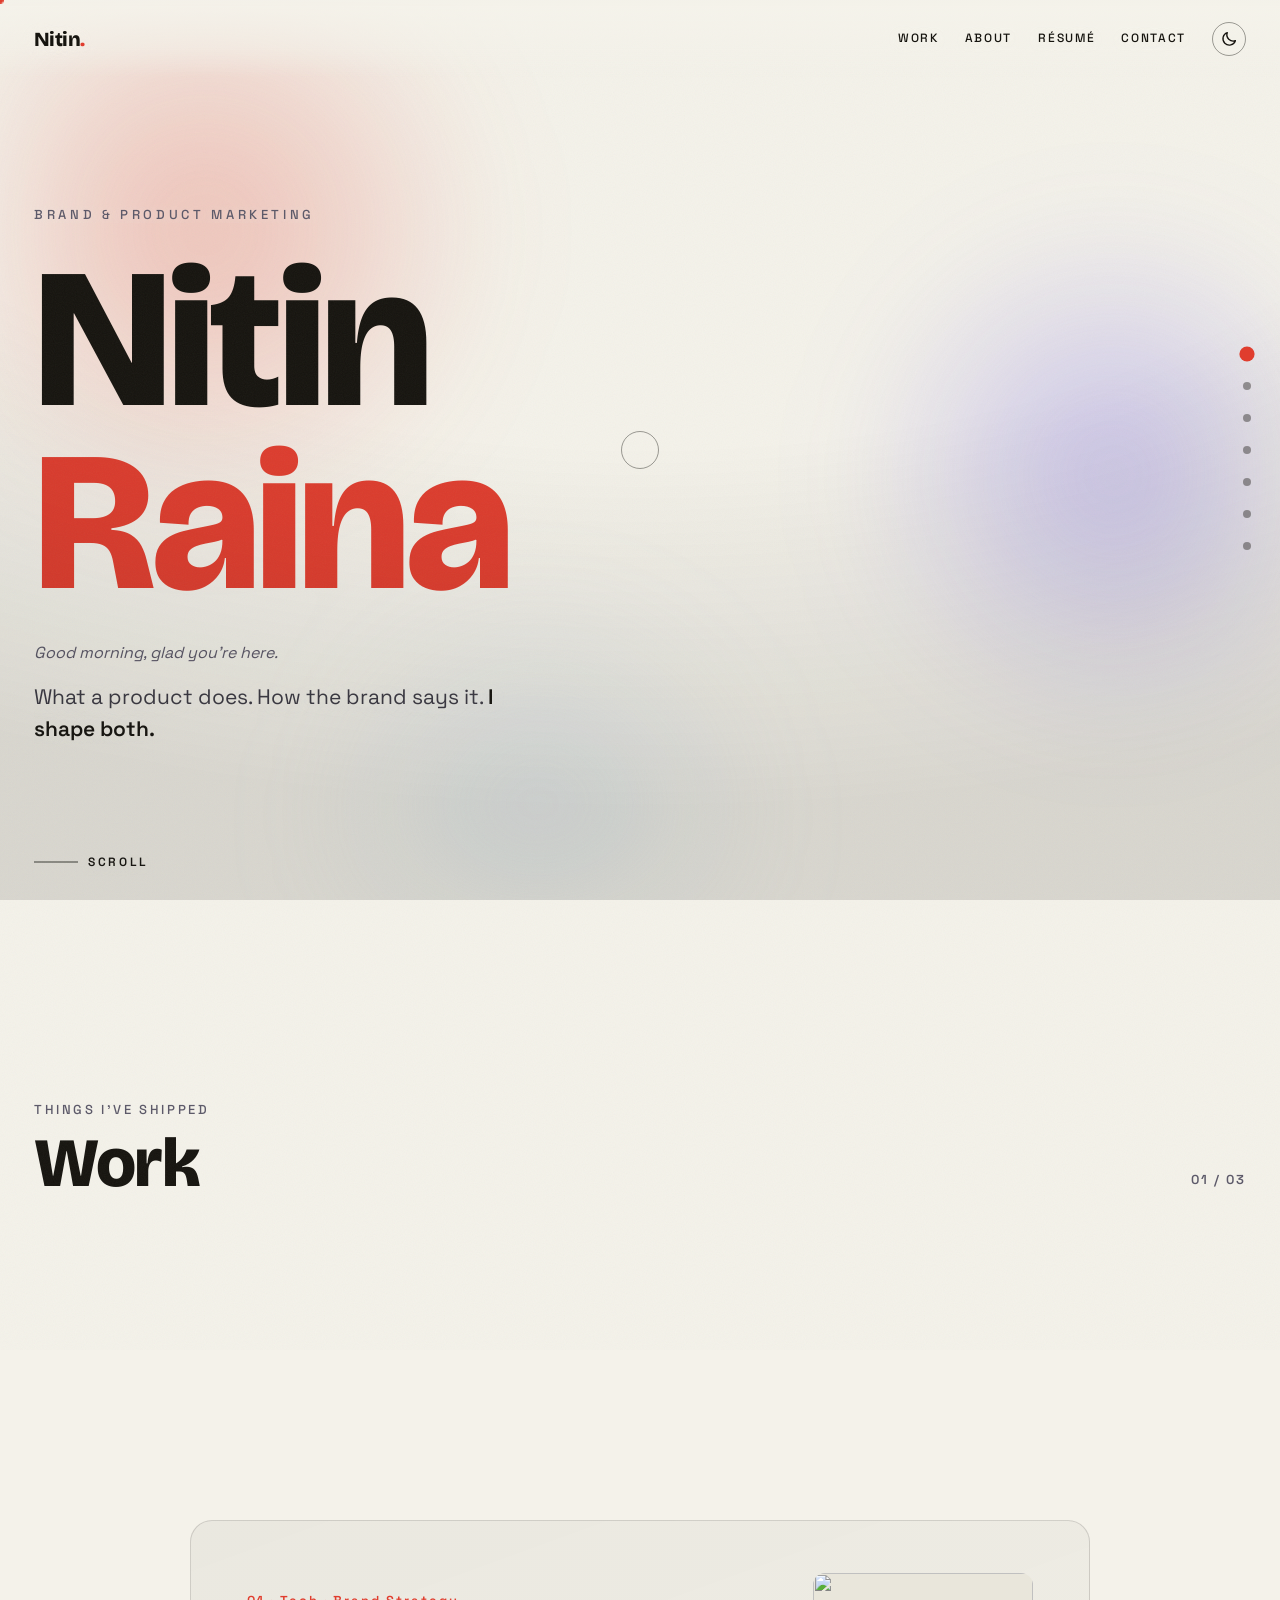
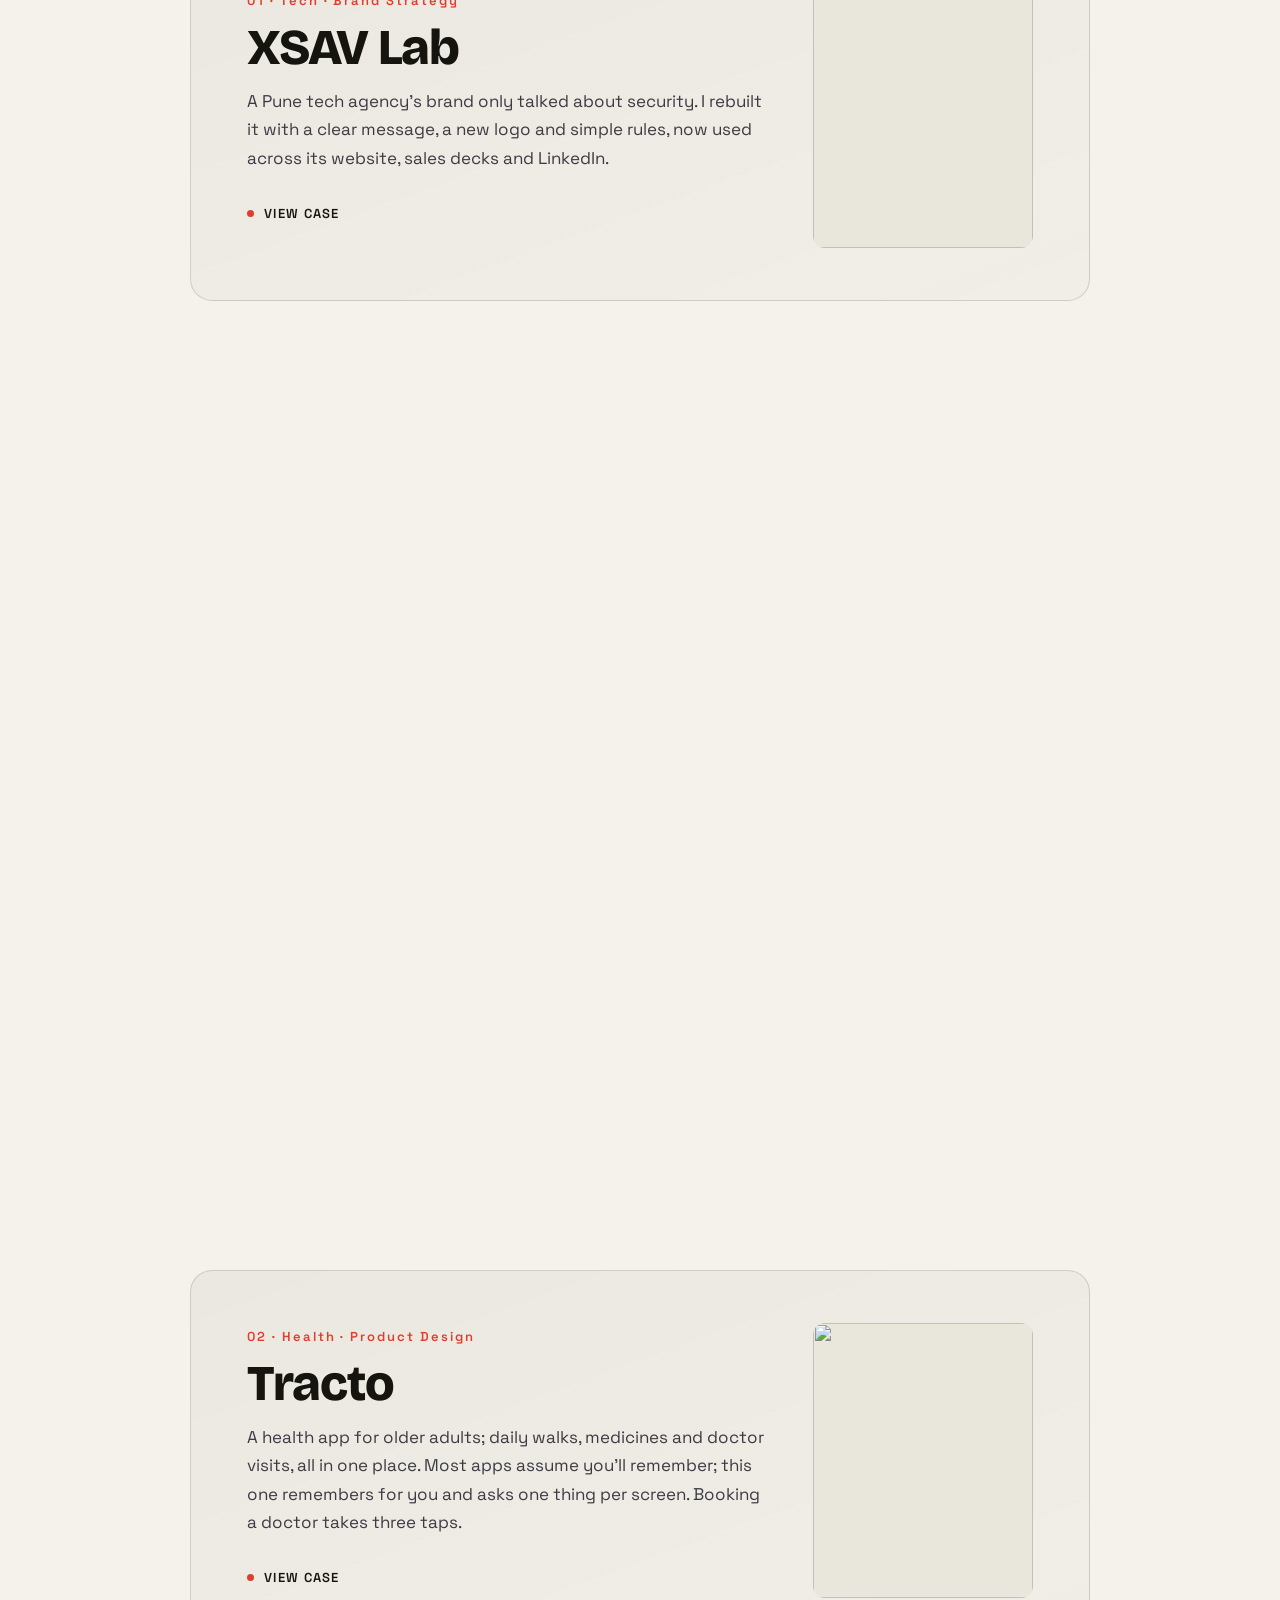
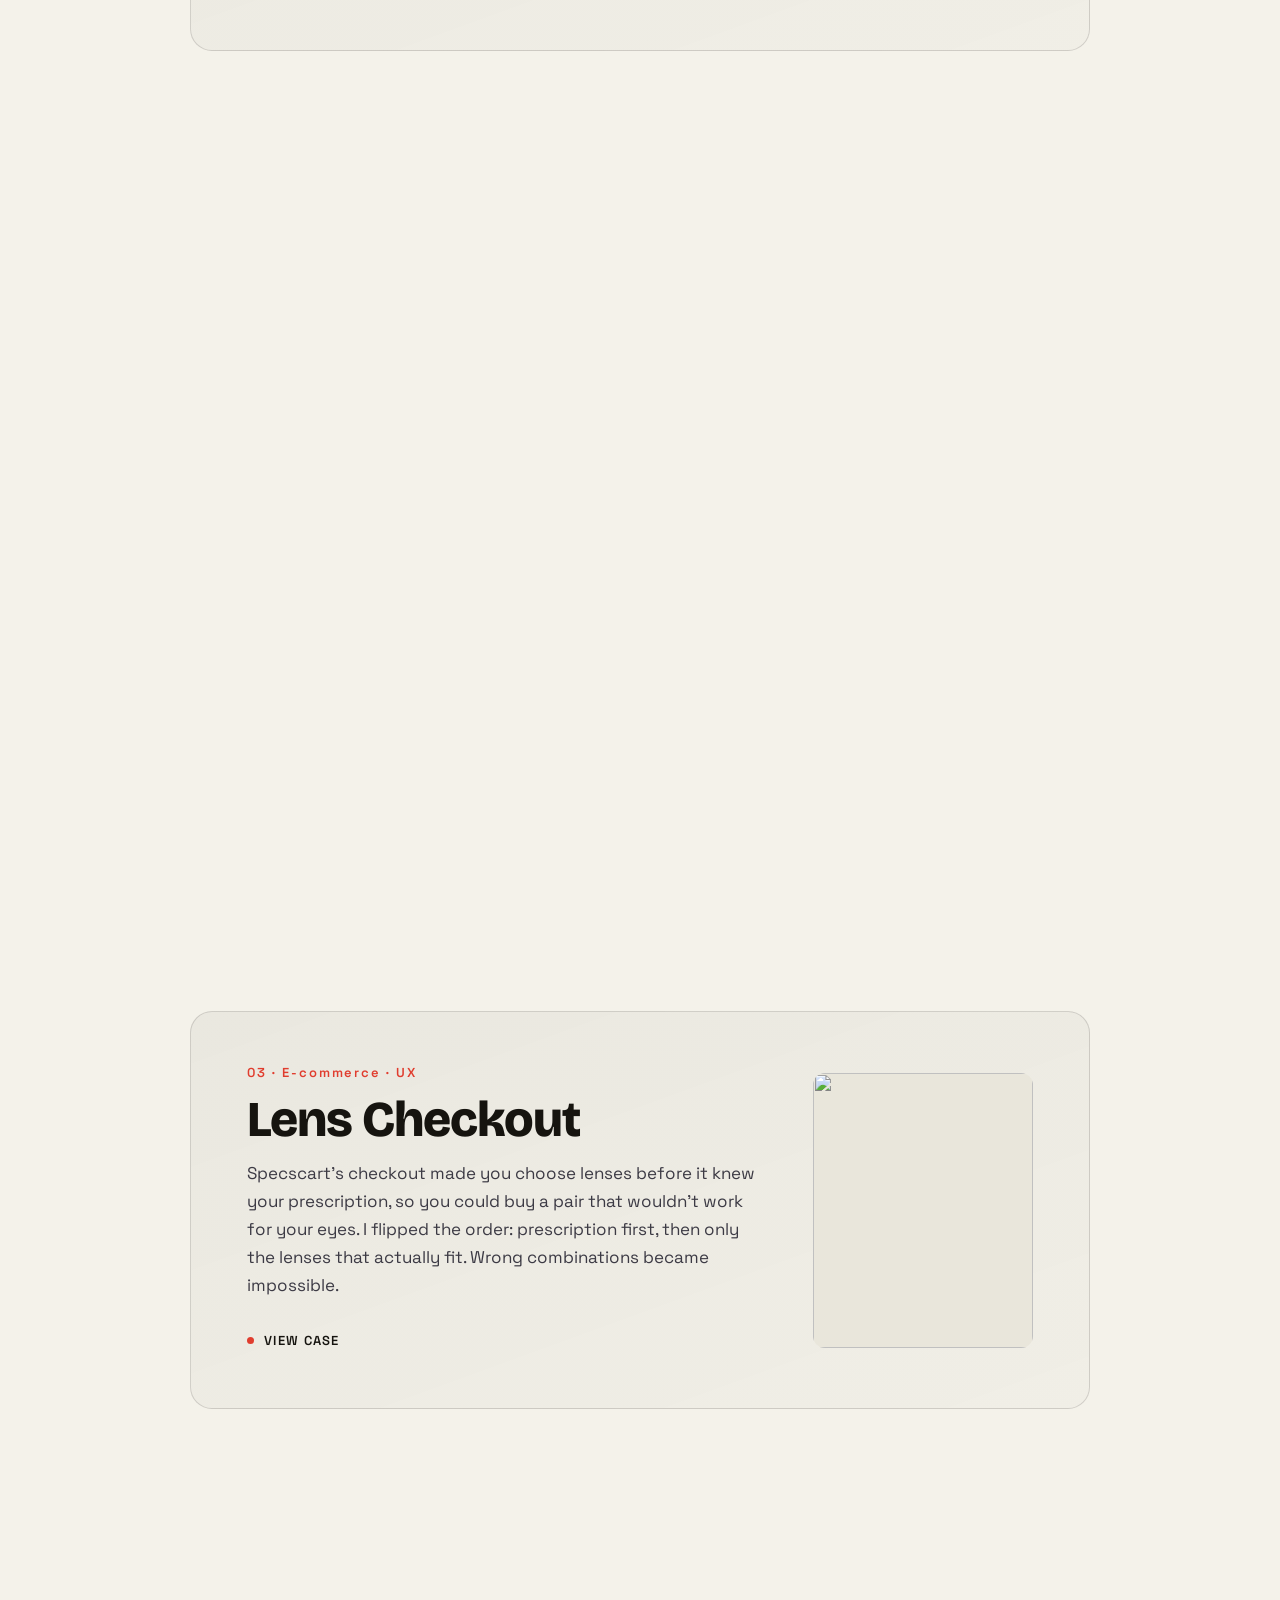
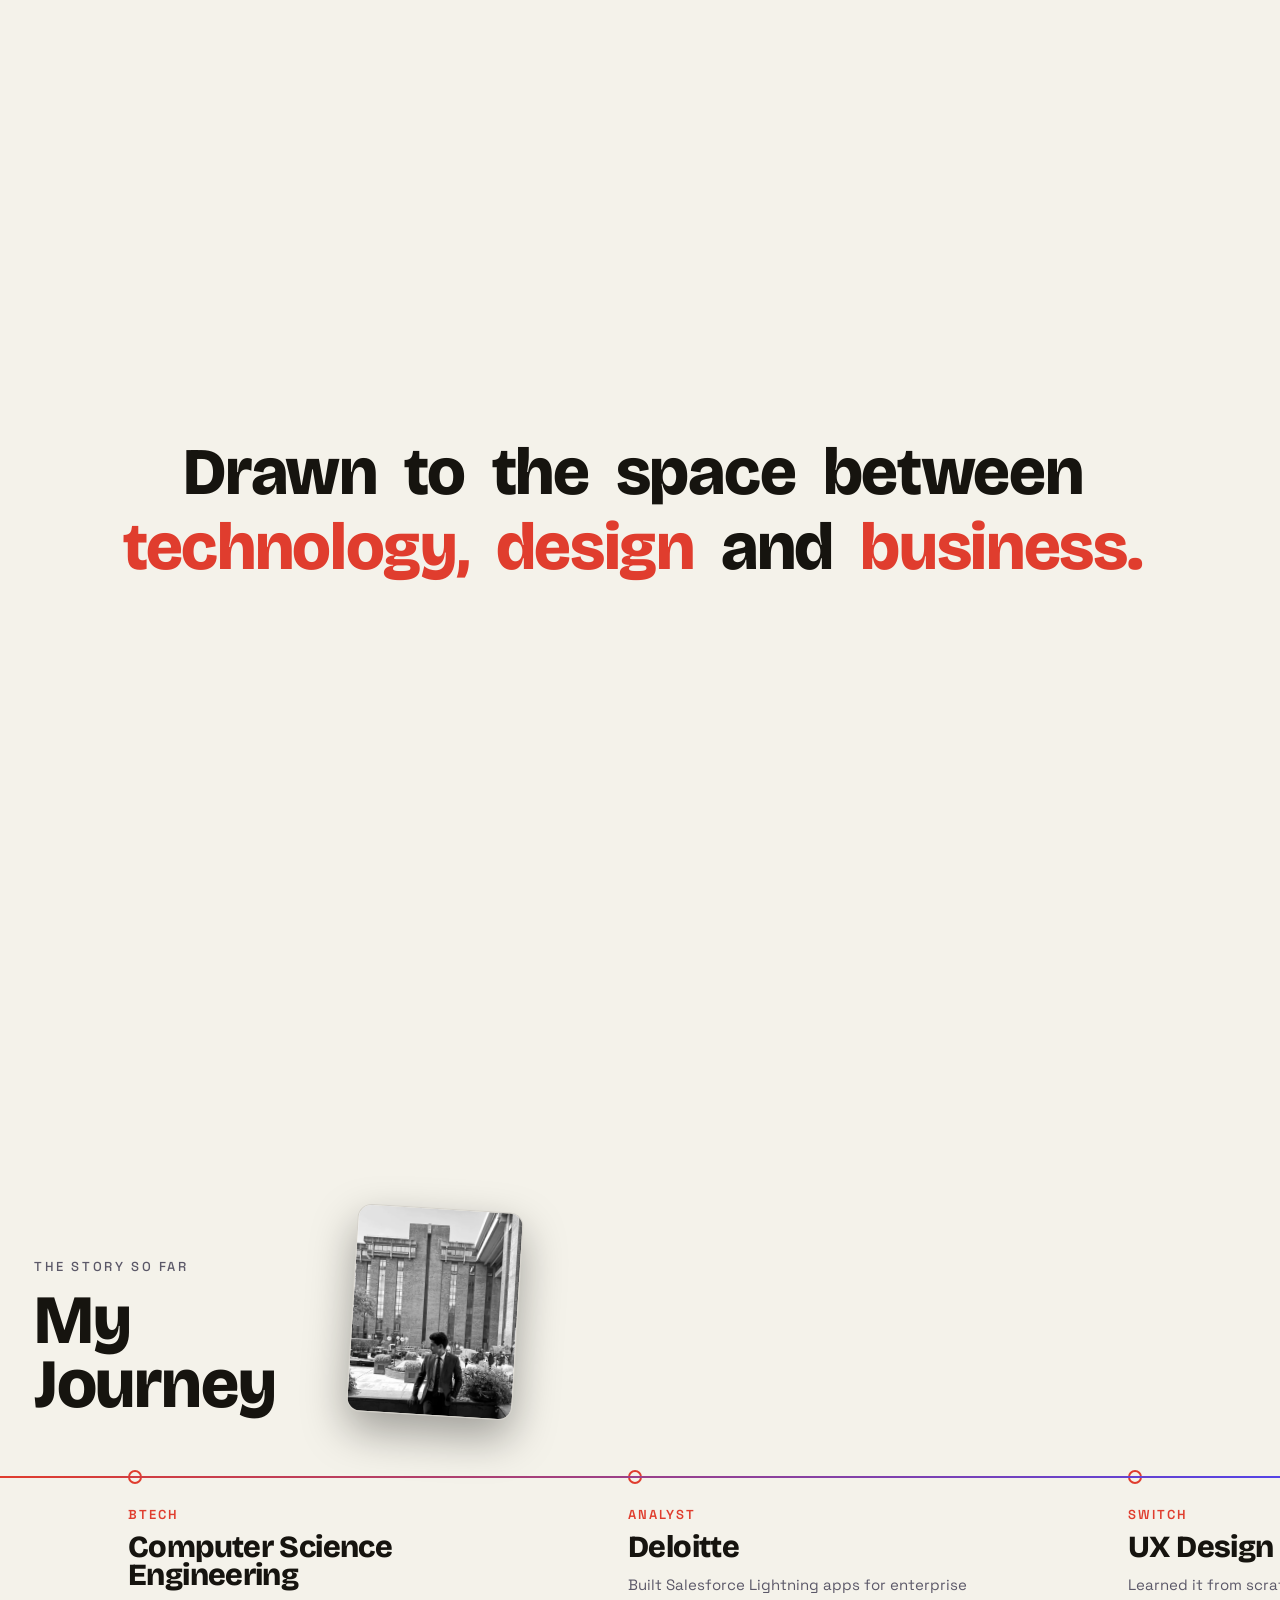
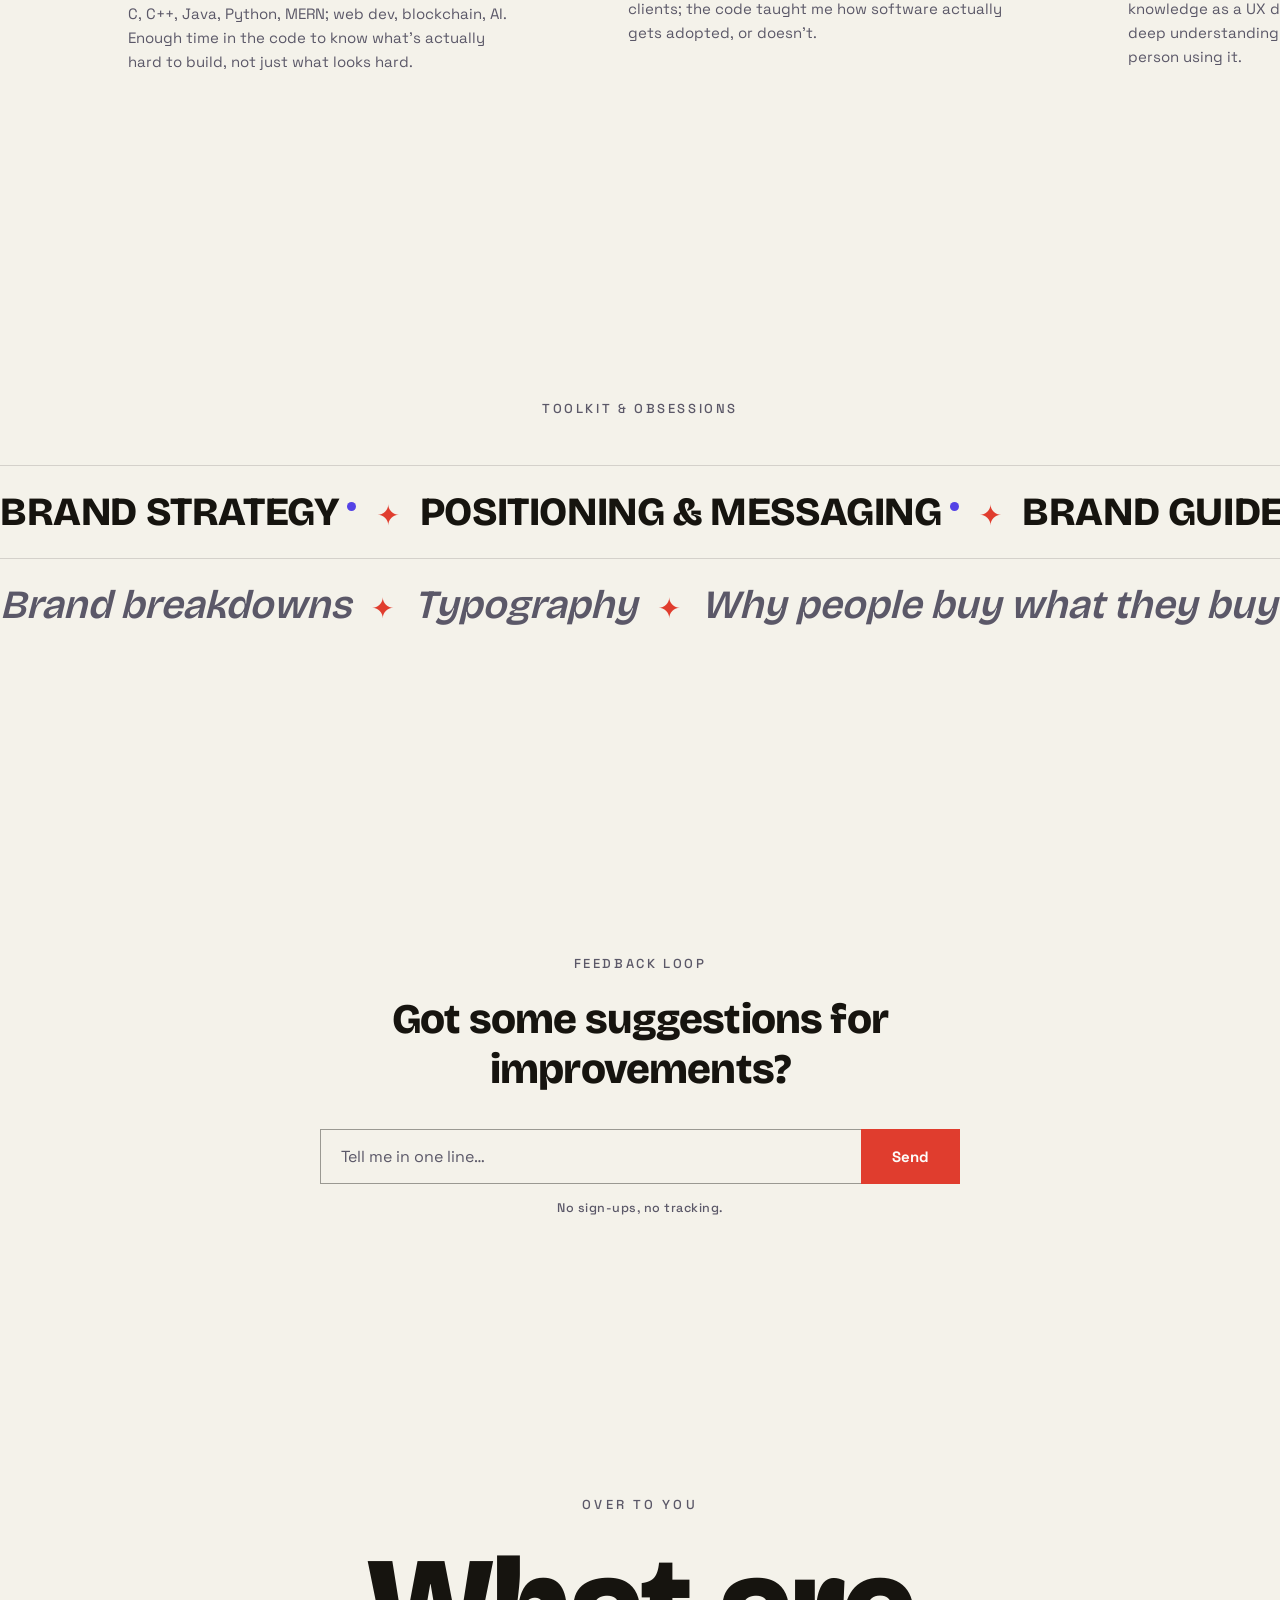
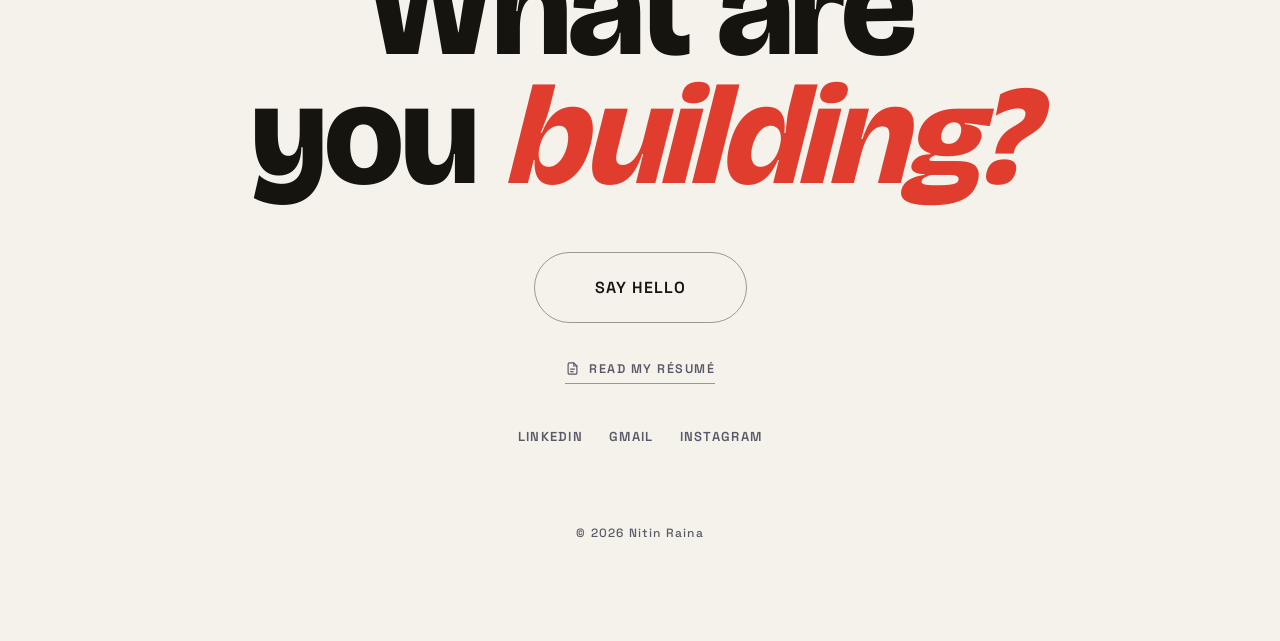
==== commit ac33cf4f: "Rebuild XSAV case study around the new logo and more of the work Co-Authored-By: Claude Opus 5.5 <no" ====
--- a/index.html
+++ b/index.html
@@ -591,7 +591,7 @@
         <div class="card-info">
           <span class="card-num" aria-hidden="true">01 · Tech · Brand Strategy</span>
           <h3 class="card-title" id="proj0-title">XSAV Lab</h3>
-          <p class="card-desc">A Pune tech agency's brand only talked about security. I gave it one clear message, and its tagline now leads the website and appears in all eight sales decks.</p>
+          <p class="card-desc">A Pune tech agency's brand only talked about security. I rebuilt it with a clear message, a new logo and simple rules, now used across its website, sales decks and LinkedIn.</p>
           <a class="card-cta" data-hover data-cursor-read href="https://nitraina.netlify.app/work/xsav-brand.html" aria-label="View case study: XSAV Lab"><span class="dot" aria-hidden="true"></span> View case</a>
         </div>
         <a class="card-visual" data-hover data-cursor-read tabindex="-1" aria-hidden="true" href="https://nitraina.netlify.app/work/xsav-brand.html">
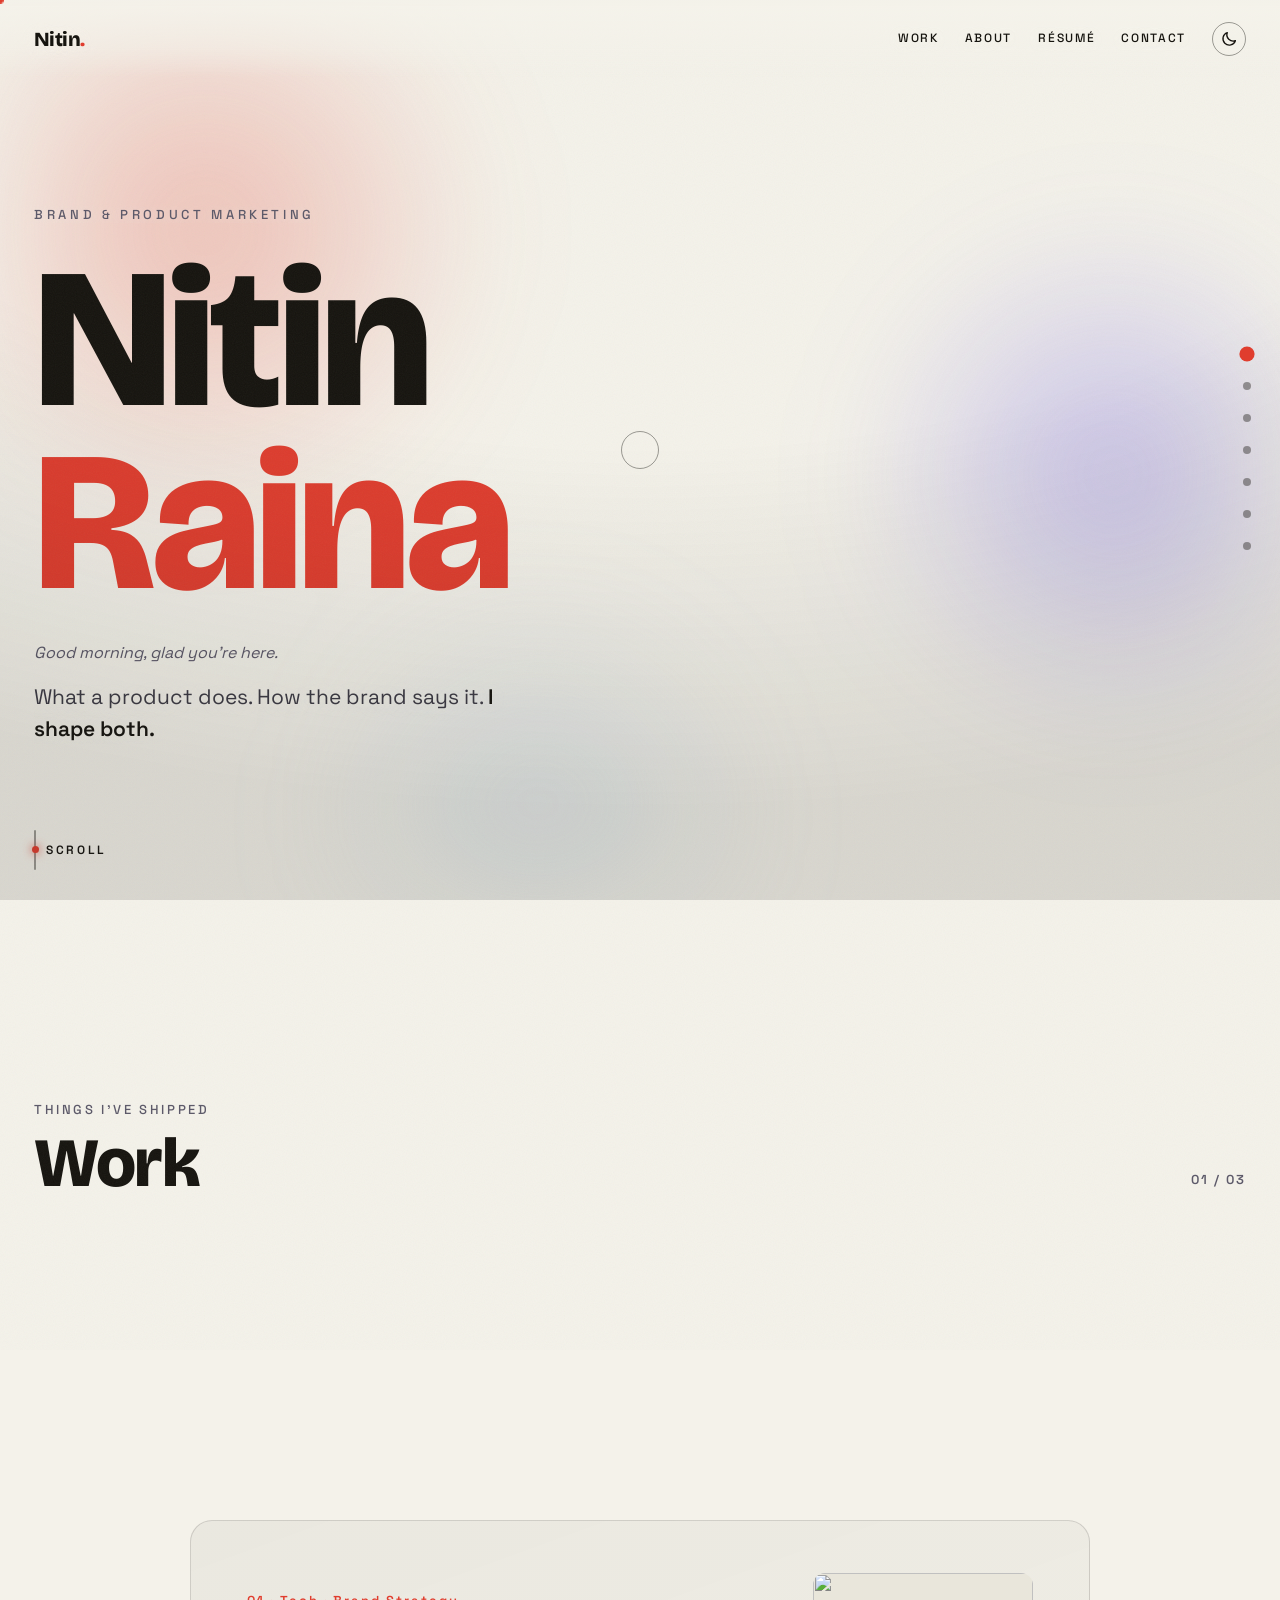
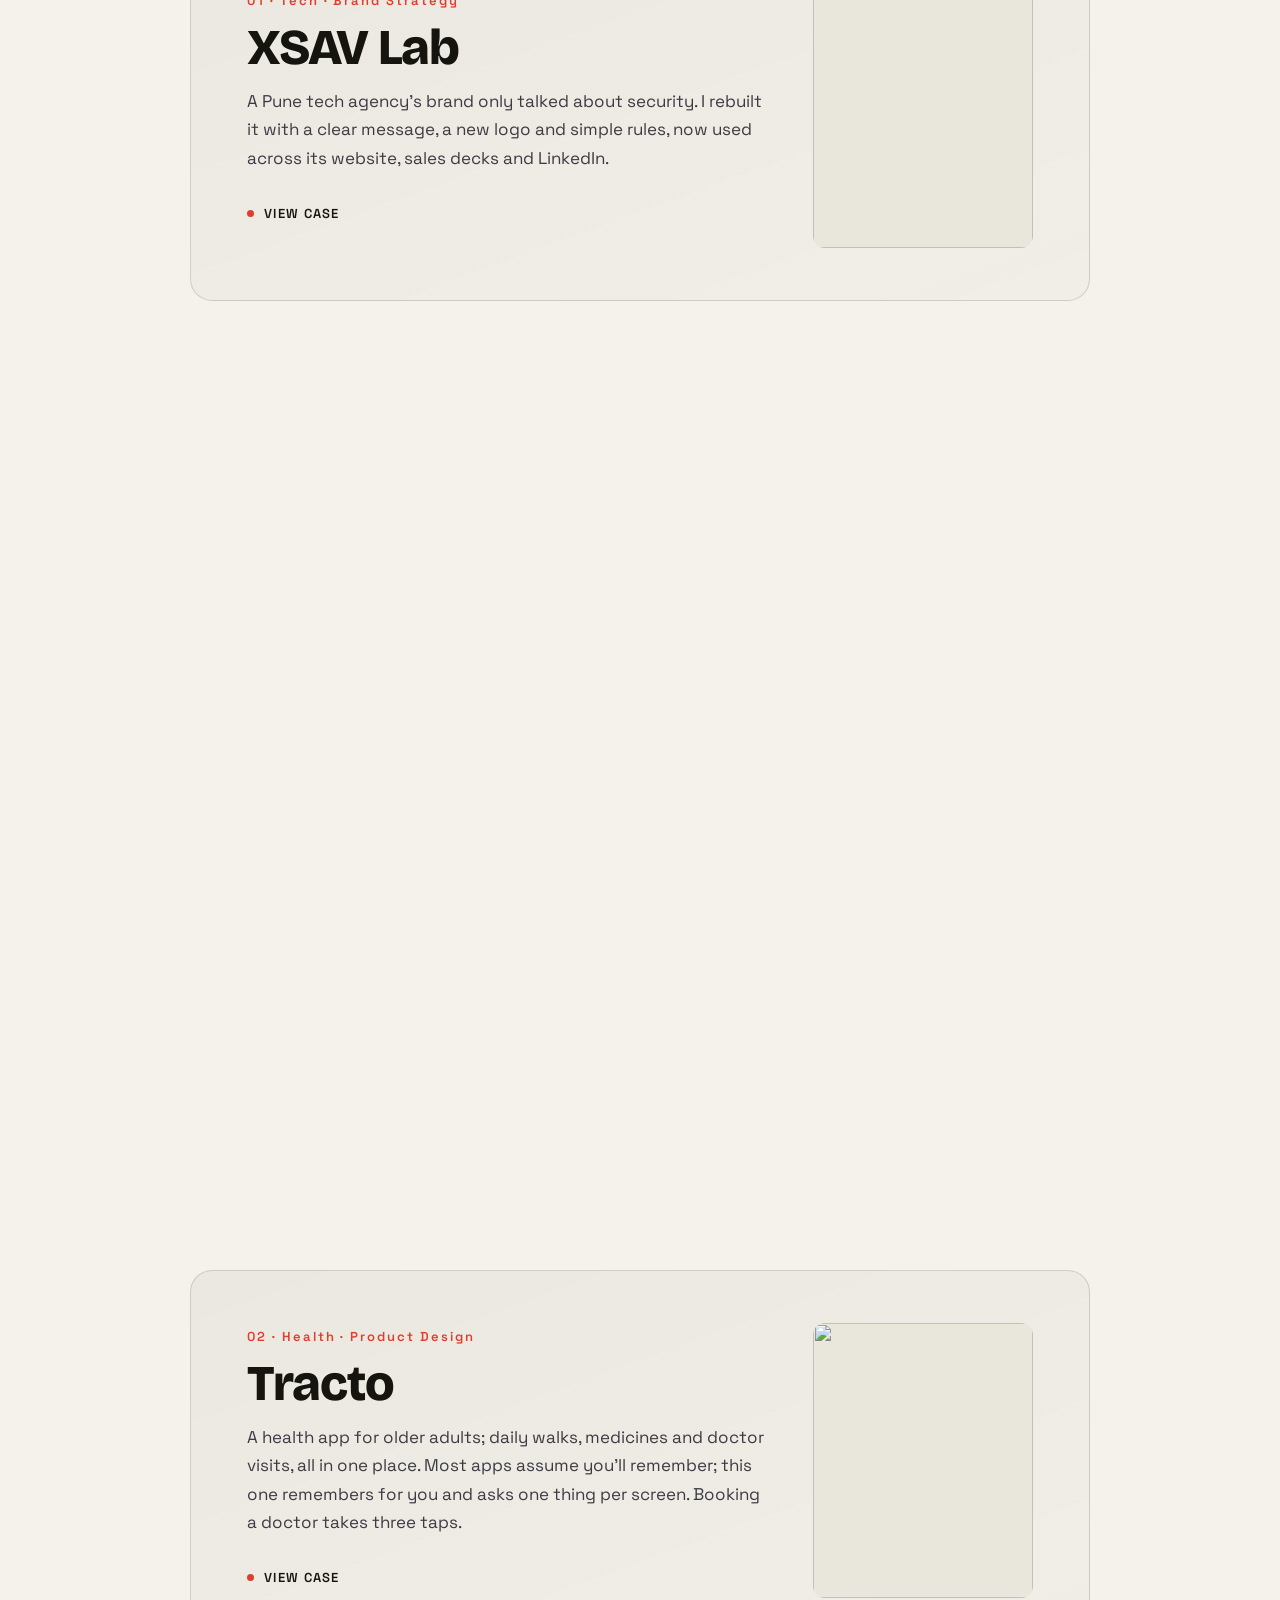
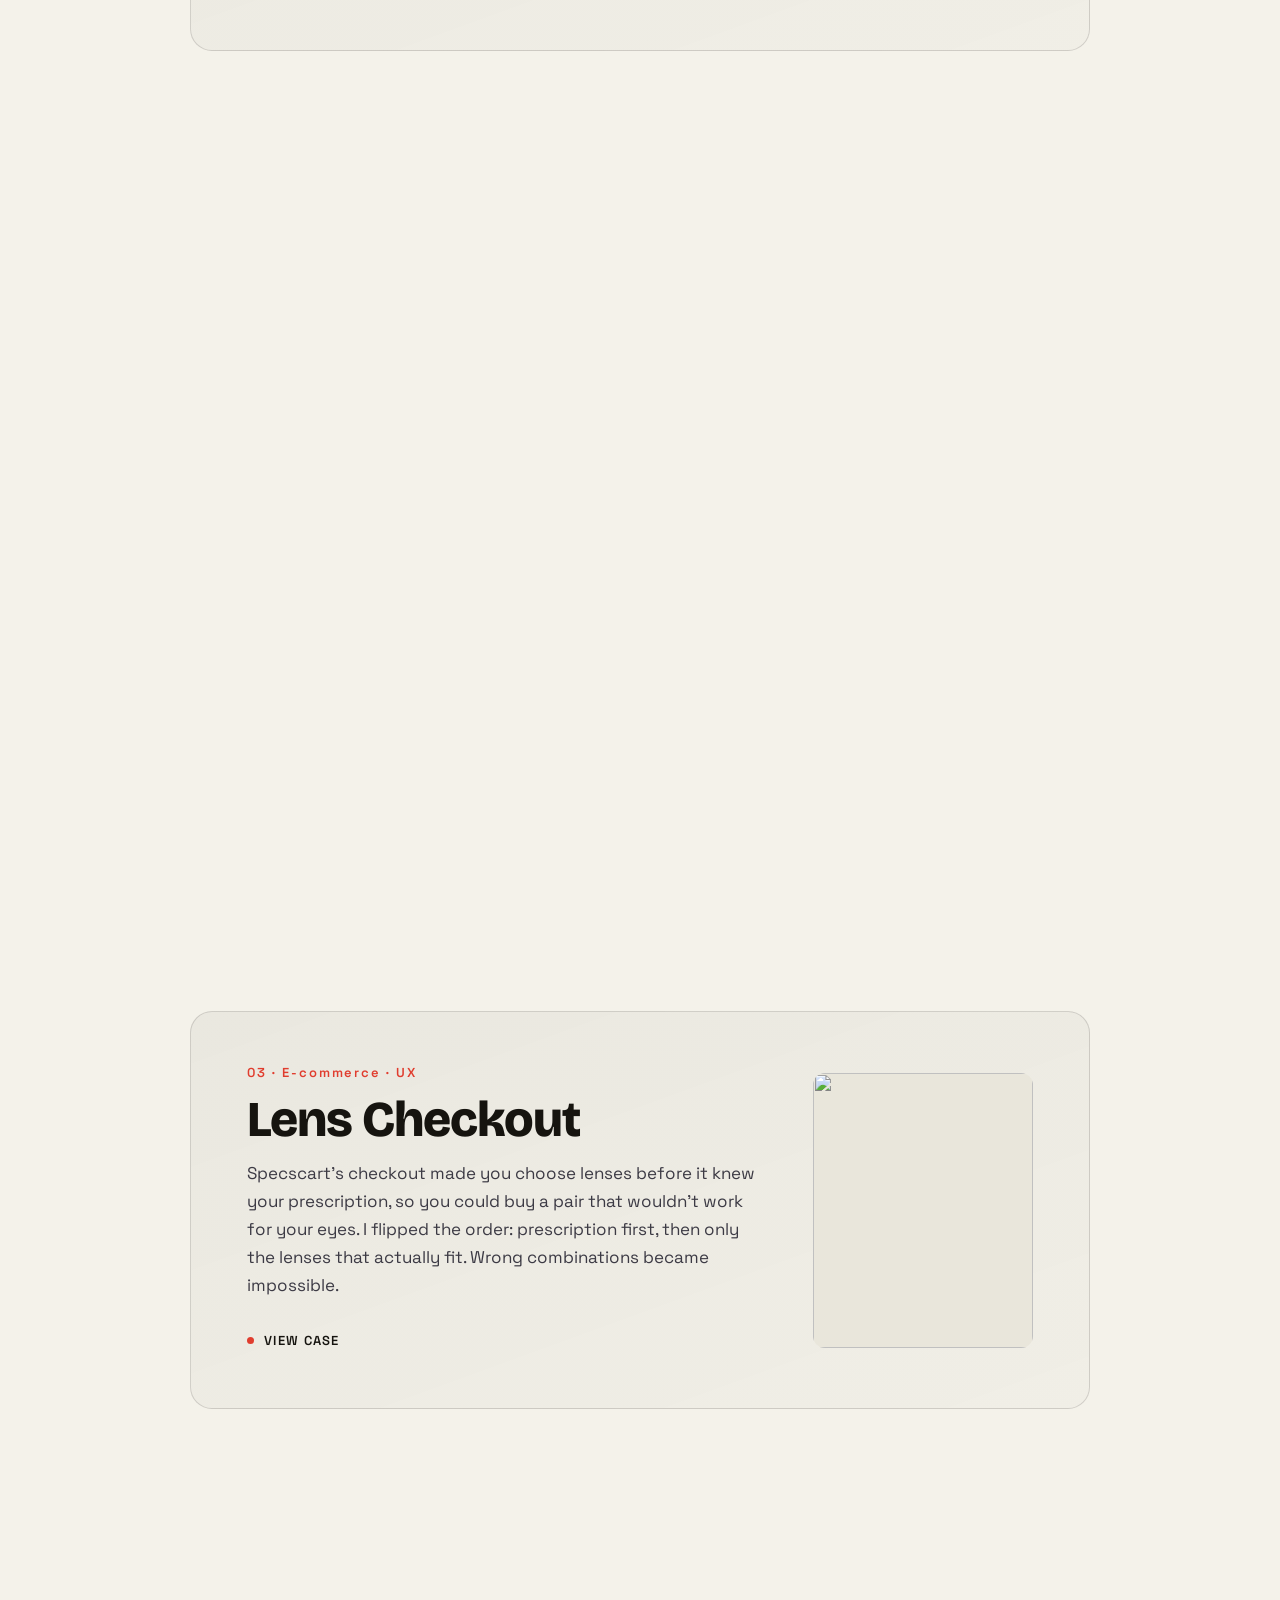
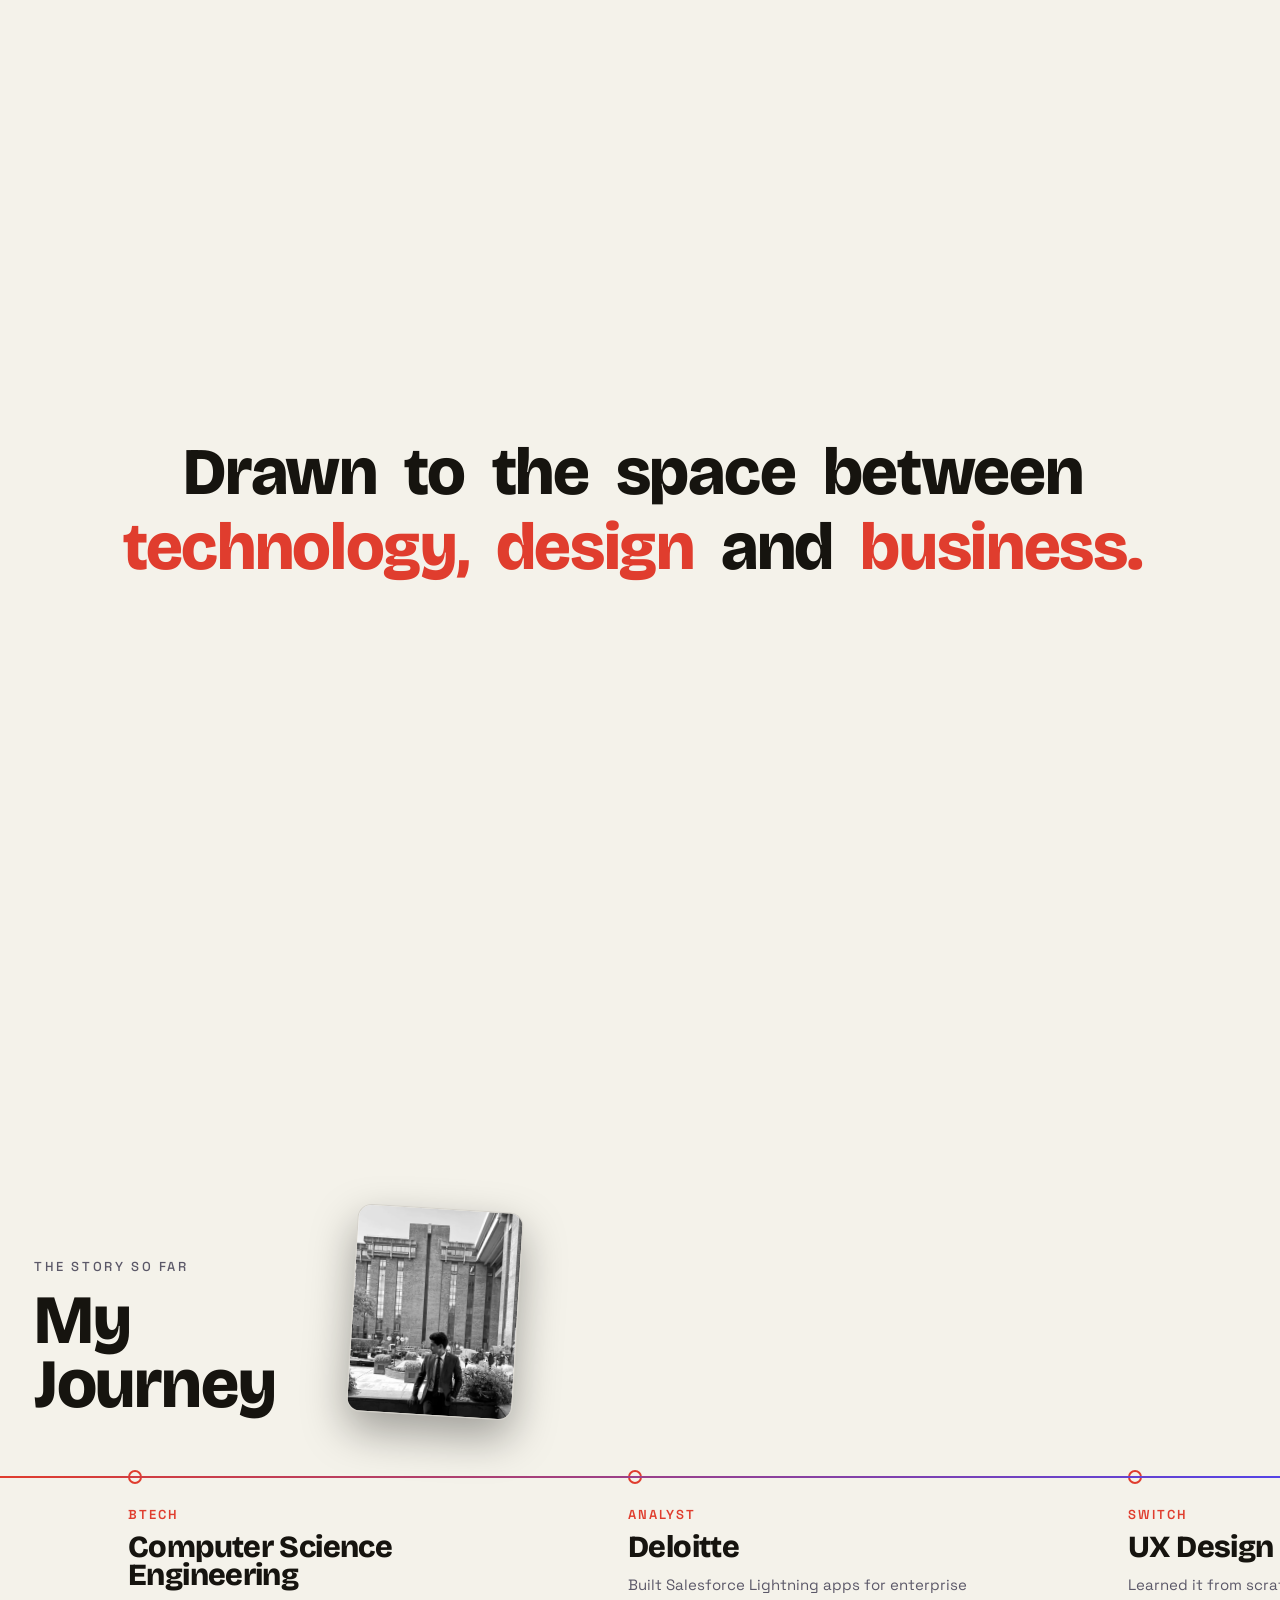
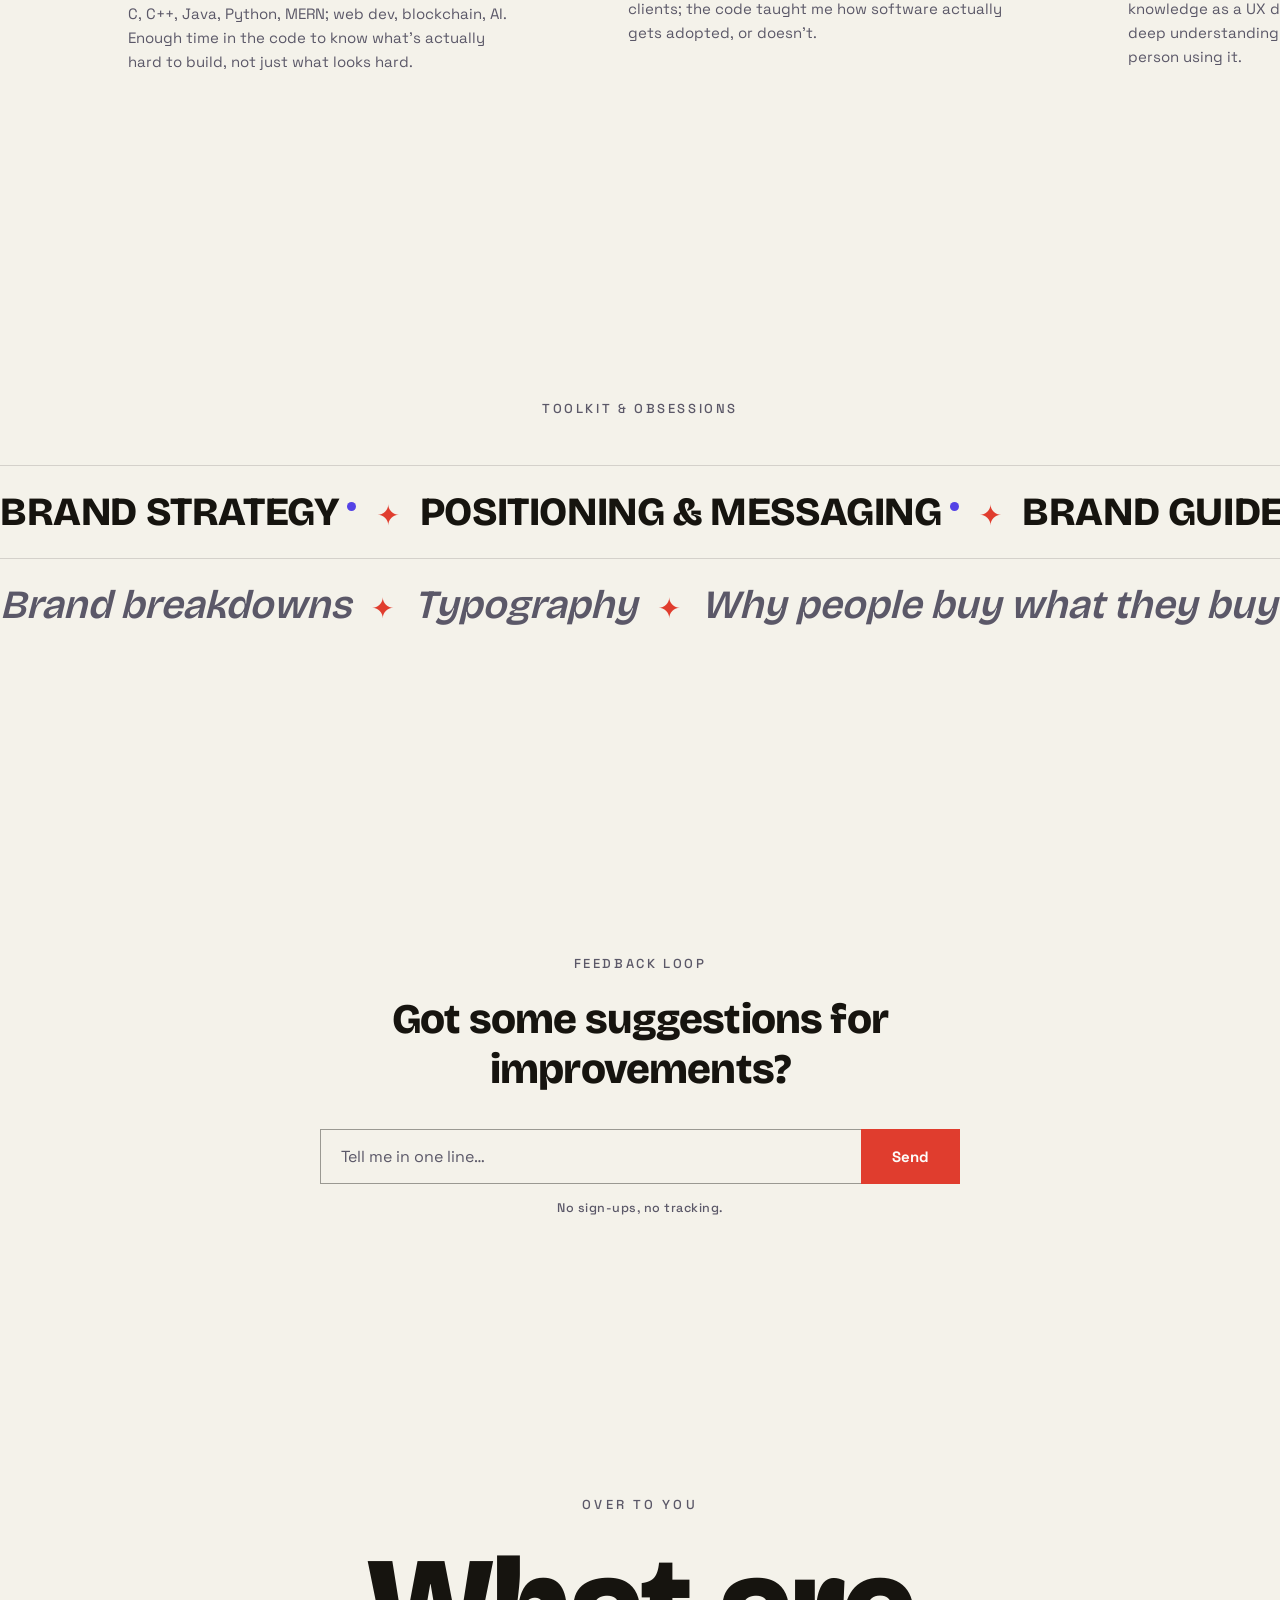
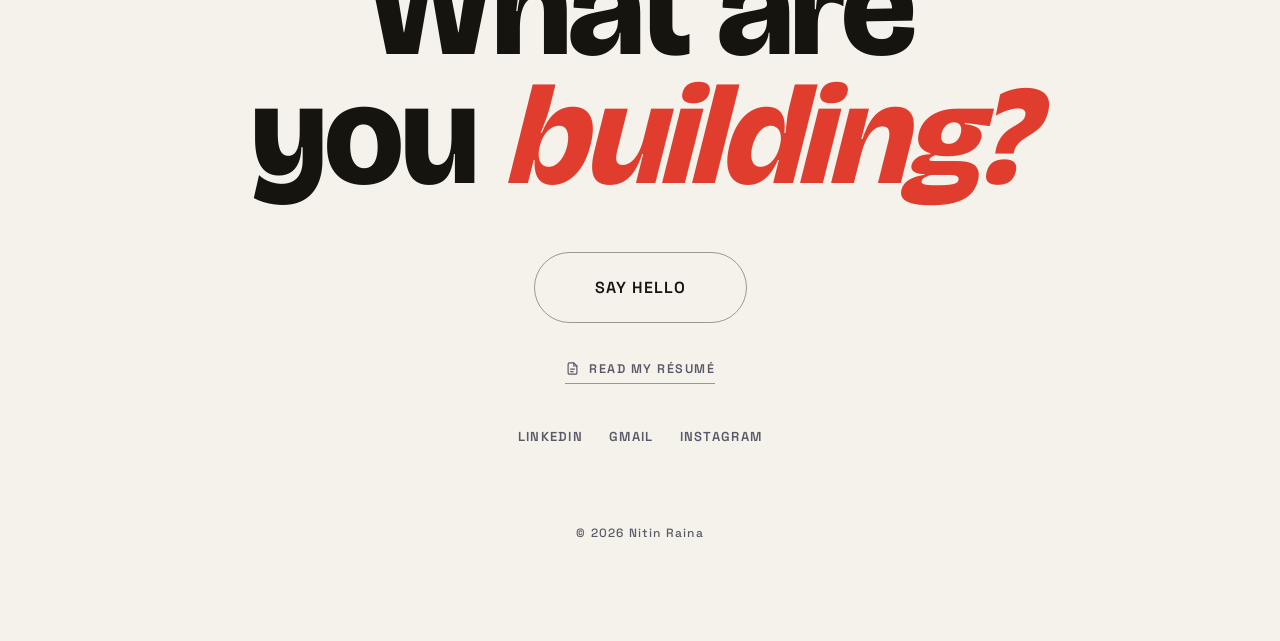
==== commit 30f2a855: "Fix XSAV case study layout and replace the hero scroll cue with a falling dot Co-Authored-By: Claude" ====
--- a/index.html
+++ b/index.html
@@ -202,10 +202,14 @@
      enough since the warm red glow can sit right under this text */
   .hero-sub{margin-top:8px;max-width:520px;font-size:clamp(16px,2vw,21px);color:var(--text-soft);line-height:1.5;overflow:hidden;text-shadow:0 2px 20px var(--shadow)}
   .hero-sub b{color:var(--text);font-weight:600}
-  .scroll-cue{position:absolute;bottom:30px;left:34px;font:600 12px 'Space Grotesk';letter-spacing:.22em;text-transform:uppercase;color:var(--text);display:flex;align-items:center;gap:10px;text-shadow:0 2px 14px var(--shadow);animation:cuePulse 2s ease-in-out infinite}
-  .scroll-cue .bar{width:44px;height:2px;background:var(--line-strong);position:relative;overflow:hidden}
-  .scroll-cue .bar::after{content:"";position:absolute;inset:0;background:var(--accent);transform:translateX(-100%);animation:cue 2s var(--ease) infinite}
-  @keyframes cue{50%{transform:translateX(0)}100%{transform:translateX(100%)}}
+  .scroll-cue{position:absolute;bottom:30px;left:34px;font:600 12px 'Space Grotesk';letter-spacing:.22em;text-transform:uppercase;color:var(--text);display:flex;align-items:center;gap:10px;text-shadow:0 2px 14px var(--shadow)}
+  /* falling dot: a vertical track with a dot that drops down it, so the
+     motion points the same way the page scrolls (down), not sideways */
+  .scroll-cue .bar{width:2px;height:40px;background:var(--line-strong);position:relative;border-radius:2px;overflow:visible}
+  .scroll-cue .bar::after{content:"";position:absolute;left:50%;top:40%;width:7px;height:7px;margin-left:-3.5px;border-radius:50%;background:var(--accent);box-shadow:0 0 10px var(--accent);animation:cue 2.2s cubic-bezier(.55,0,.45,1) infinite}
+  @keyframes cue{0%{top:-2px;opacity:0}15%{opacity:1}75%{opacity:1}100%{top:36px;opacity:0}}
+  .scroll-cue{transition:opacity .5s ease,transform .5s ease}
+  .scroll-cue.gone{opacity:0!important;transform:translateY(8px);pointer-events:none}
   @keyframes cuePulse{0%,100%{opacity:1}50%{opacity:.55}}
   @media (prefers-reduced-motion:reduce){.scroll-cue{animation:none}}
 
@@ -1595,5 +1599,11 @@
   });
 })();
 </script>
+<script>
+/* fade the scroll cue out once the visitor starts scrolling */
+(function(){var c=document.querySelector('.scroll-cue');if(!c)return;
+function f(){c.classList.toggle('gone',window.scrollY>40);}
+addEventListener('scroll',f,{passive:true});f();})();
+</script>
 </body>
 </html>
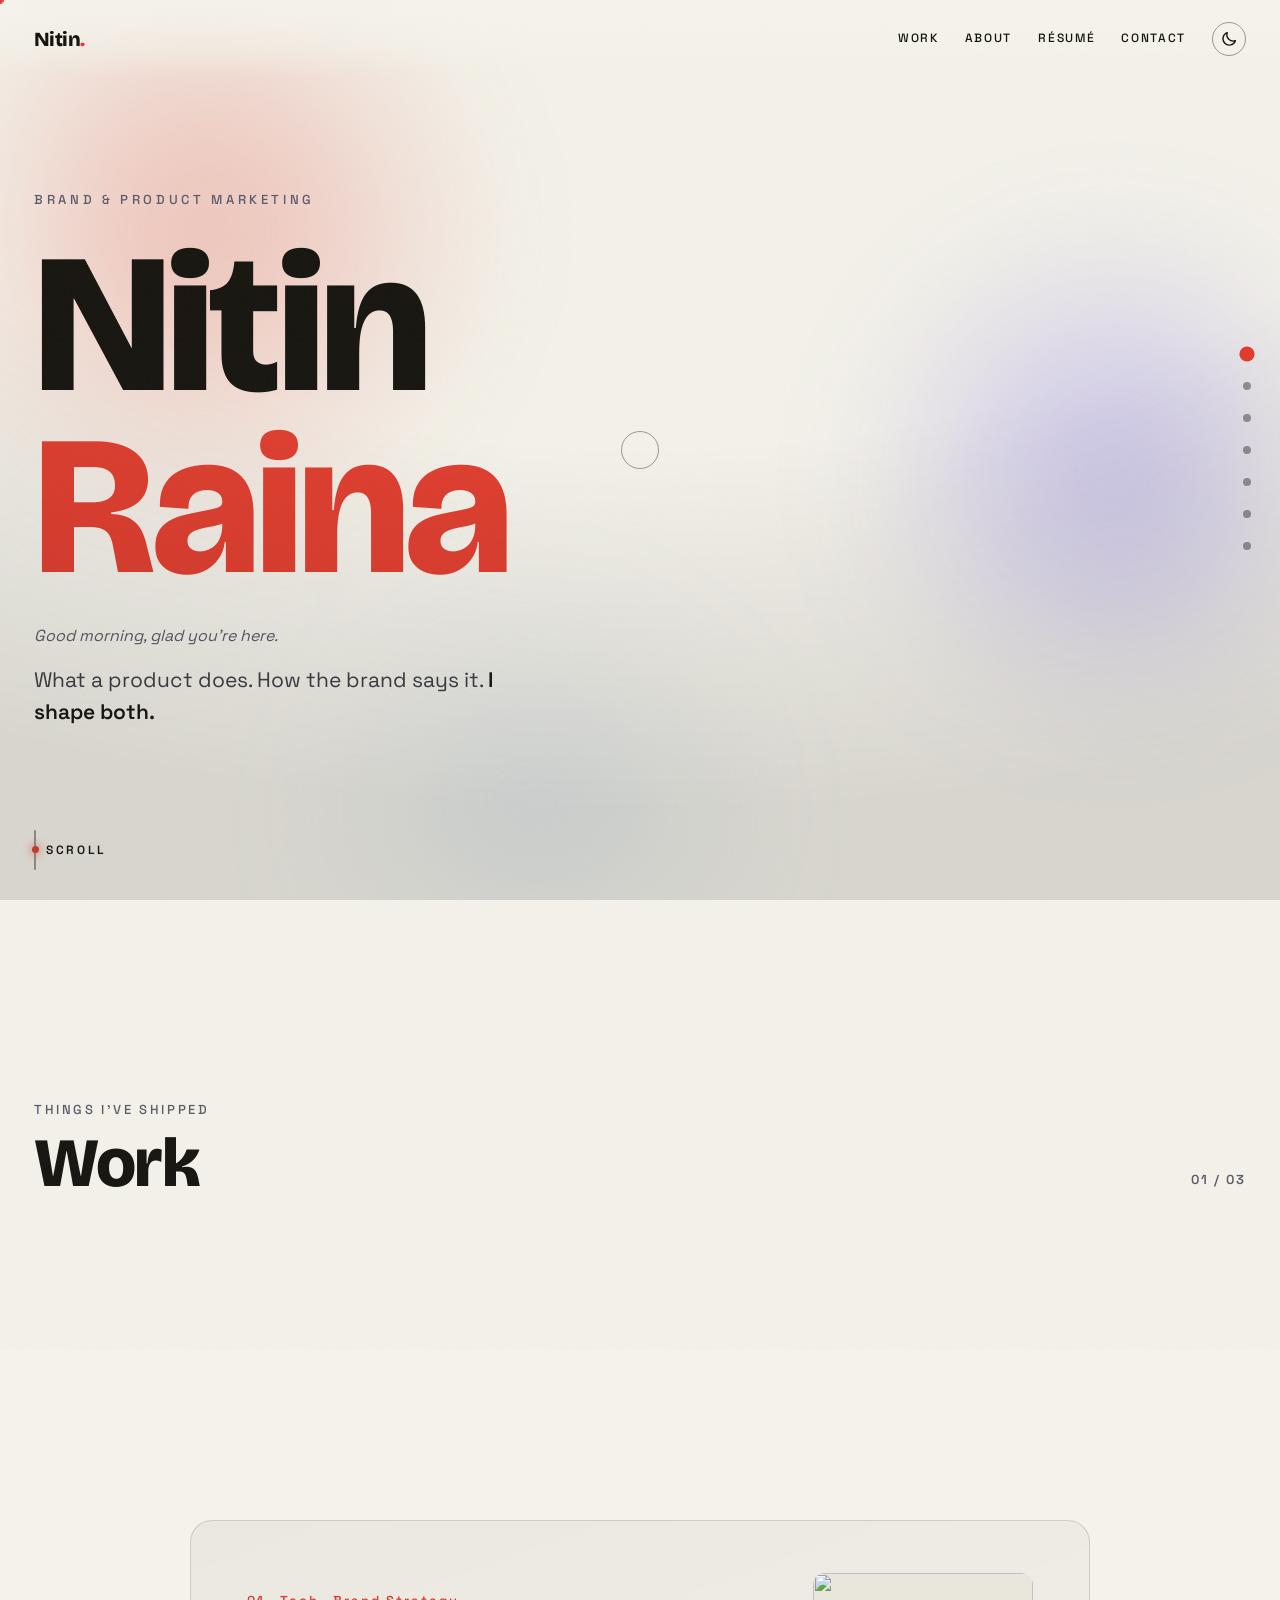
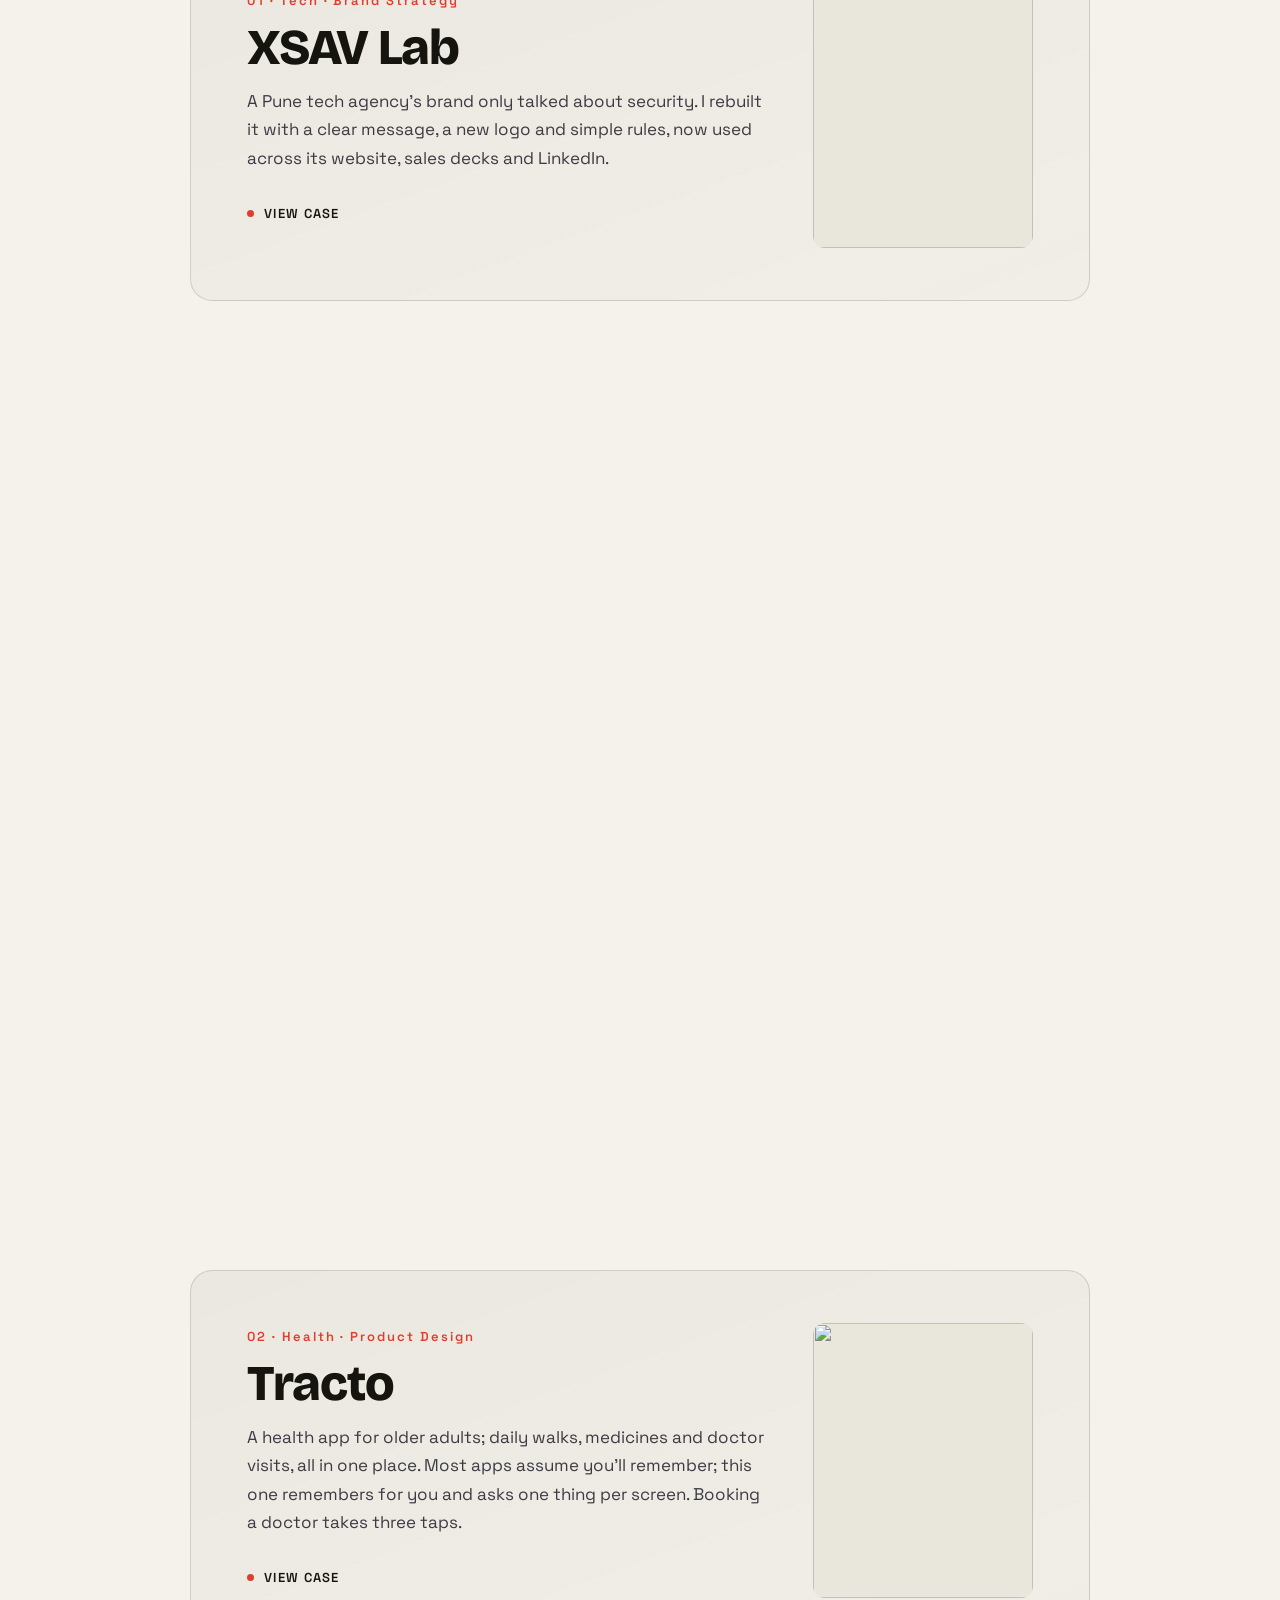
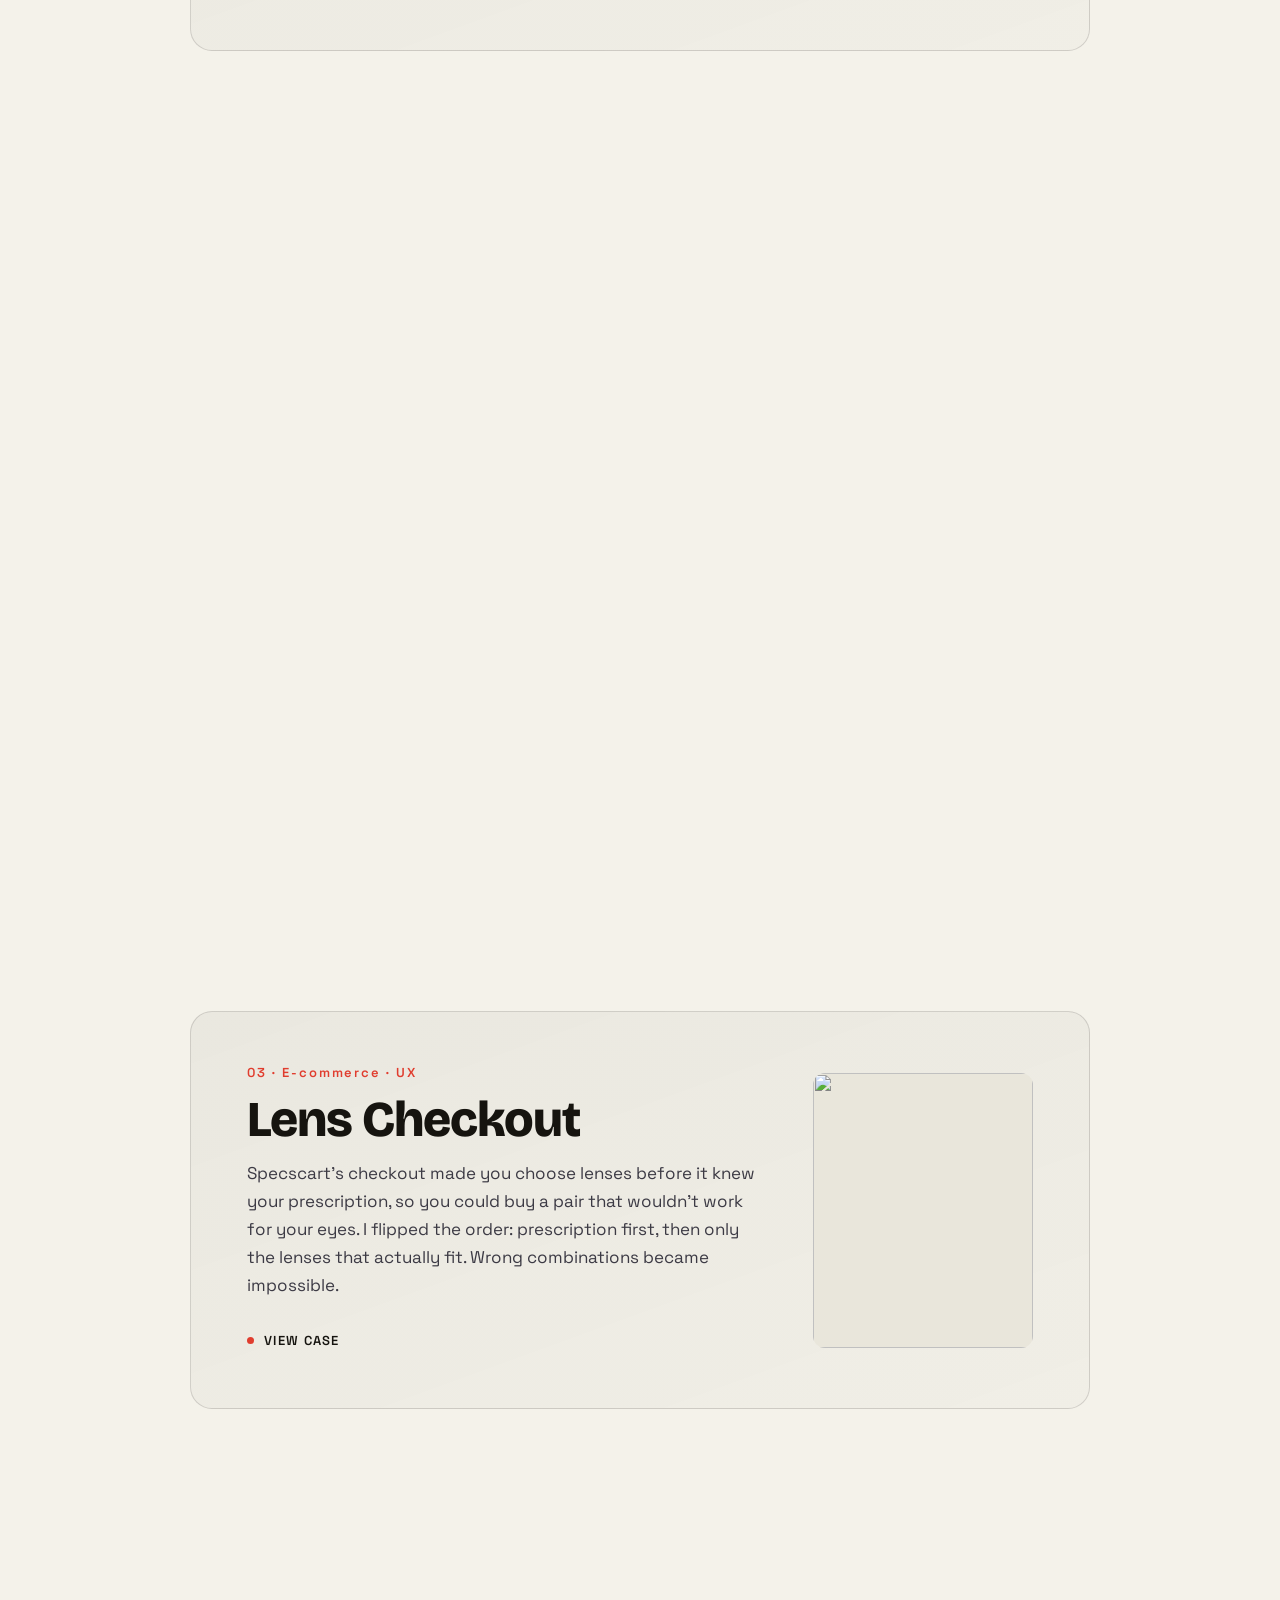
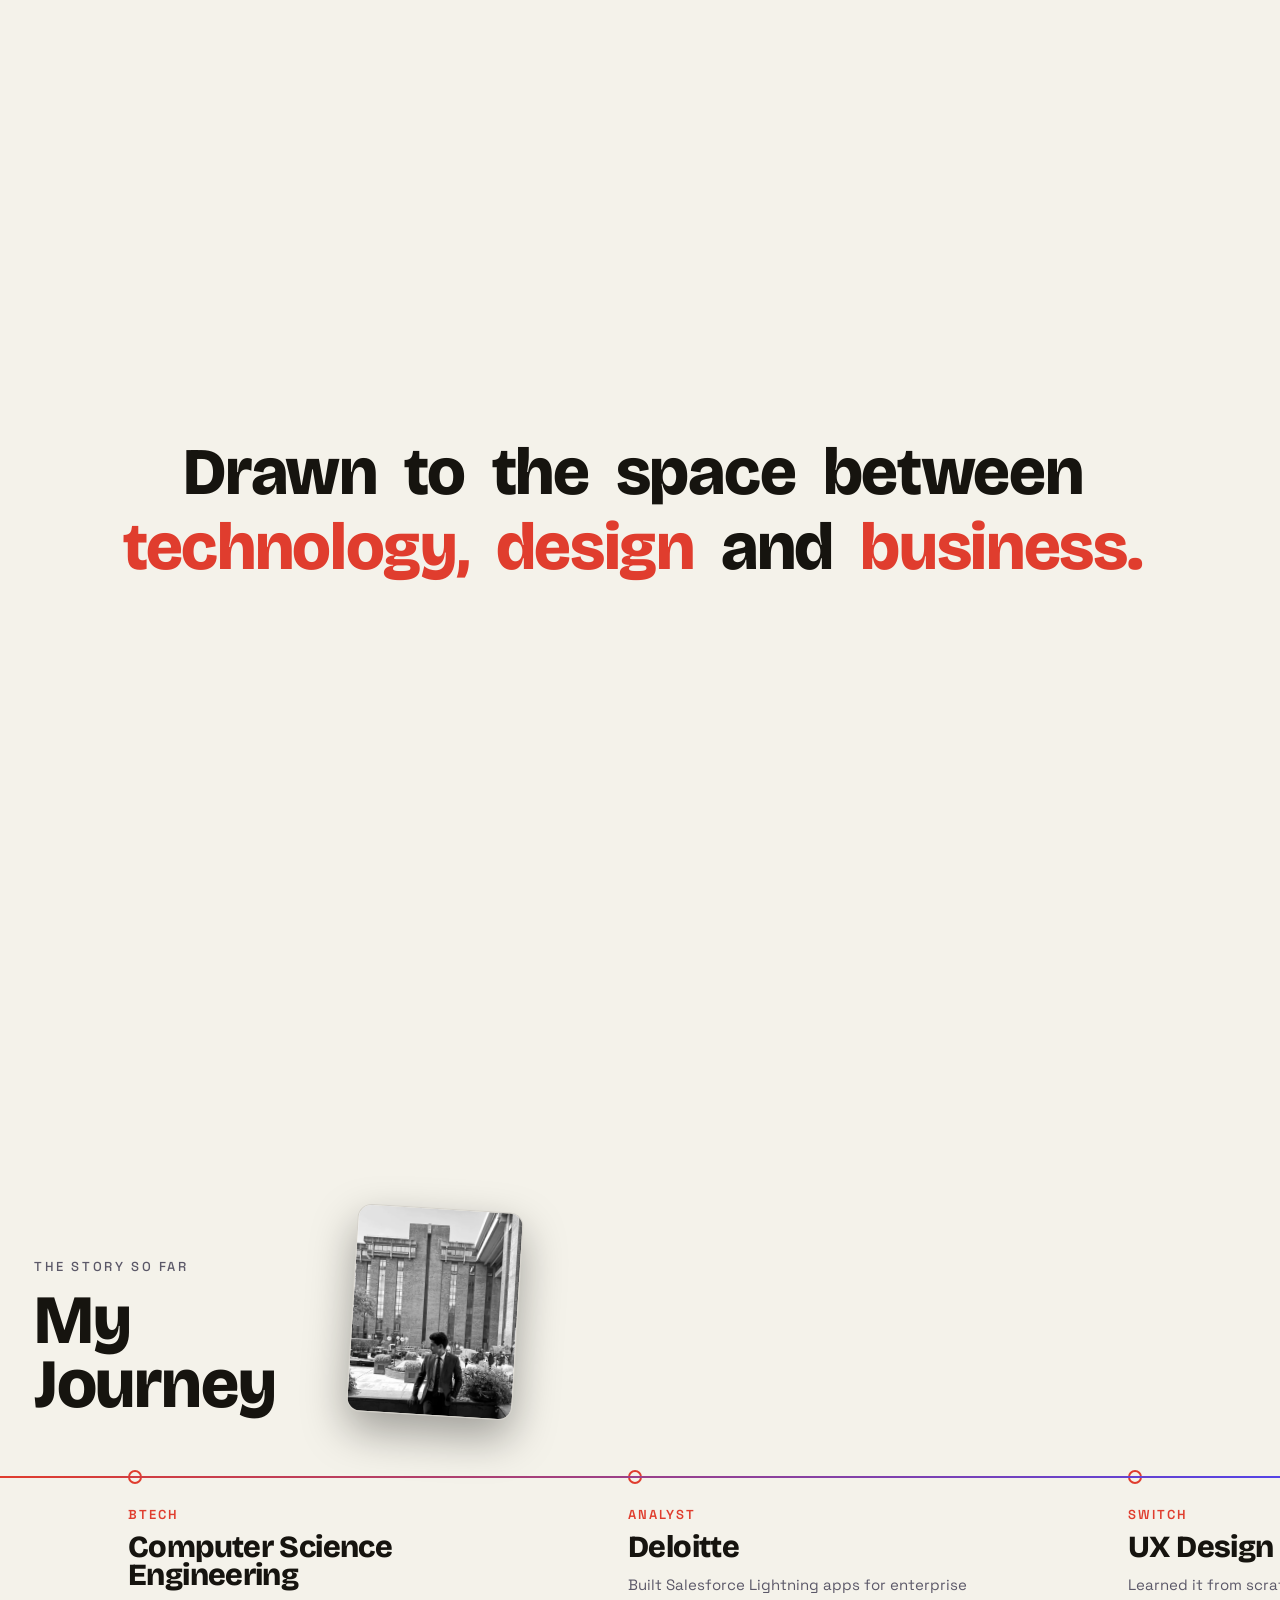
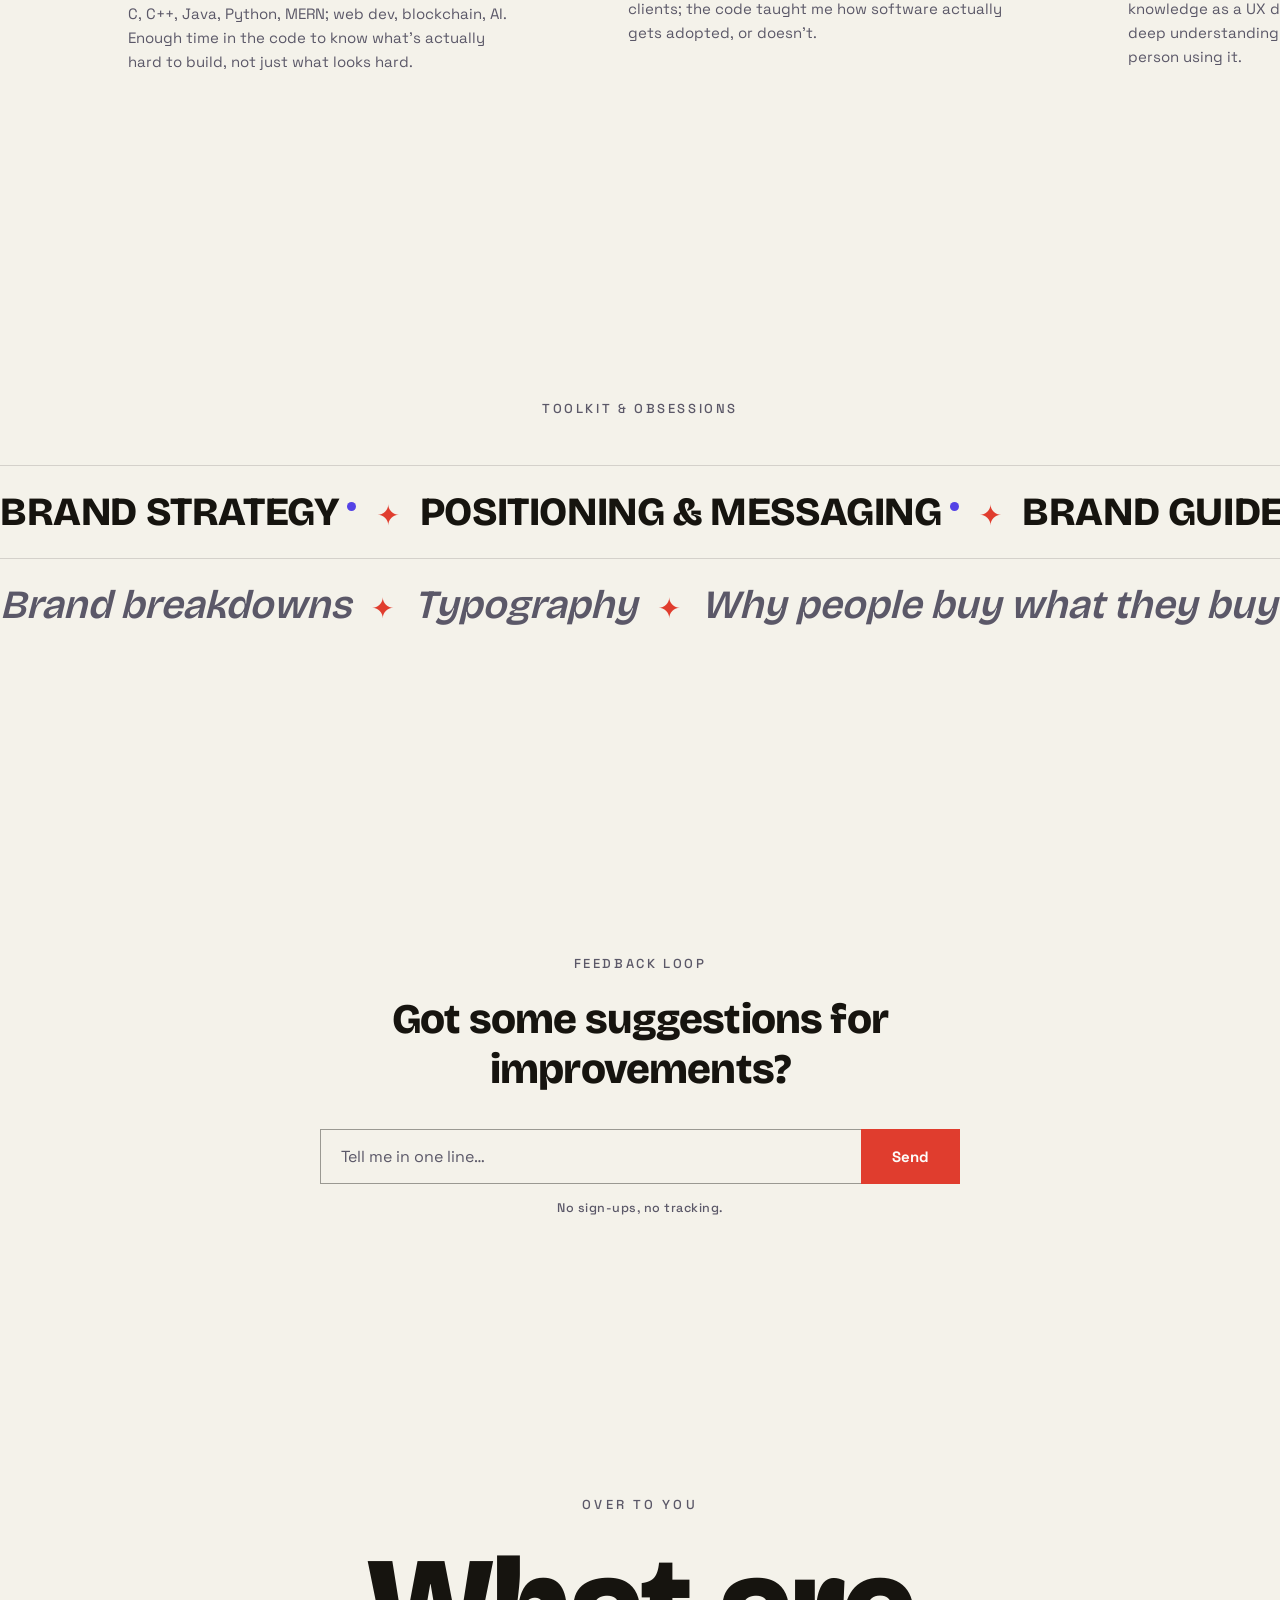
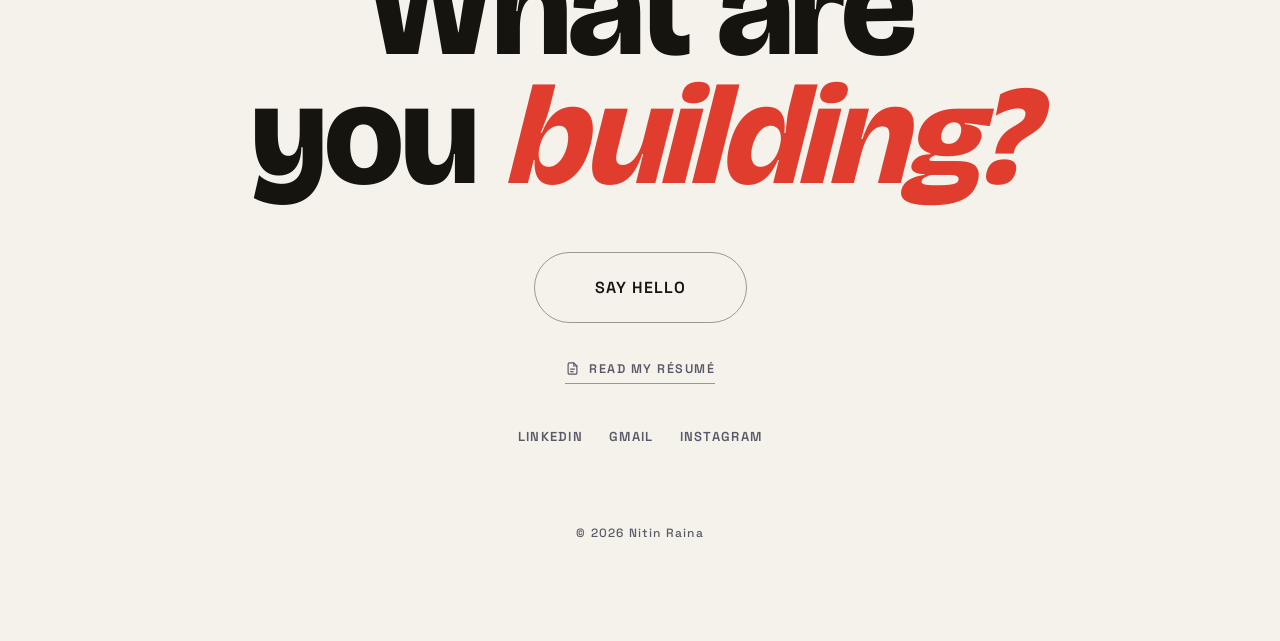
==== commit 8a45ce13: "Fit homepage hero to short screens, add section highlighting to XSAV nav Co-Authored-By: Claude Opus" ====
--- a/index.html
+++ b/index.html
@@ -184,16 +184,16 @@
   /* HERO — fixed top padding guarantees clearance under the fixed nav no
      matter the viewport height (previously the eyebrow could land right
      under/behind "Nitin." on shorter screens) */
-  .hero{min-height:100svh;display:flex;flex-direction:column;justify-content:center;padding:130px 34px 80px;position:relative}
+  .hero{min-height:100svh;display:flex;flex-direction:column;justify-content:center;padding:clamp(76px,13svh,130px) 34px clamp(88px,11svh,110px);position:relative}
   /* time-of-day greeting: a warm, lowercase aside between the name and
      the hero-sub — it opens the sentence that hero-sub continues, so it
      stays a separate element (not folded into the eyebrow text) and reads as
      its own small human touch rather than competing with the tagline */
-  .hero .greeting{font:400 16px 'Space Grotesk';font-style:italic;letter-spacing:normal;text-transform:none;color:var(--muted);margin:28px 0 10px;overflow:hidden;min-height:1em}
+  .hero .greeting{font:400 16px 'Space Grotesk';font-style:italic;letter-spacing:normal;text-transform:none;color:var(--muted);margin:clamp(14px,3svh,28px) 0 10px;overflow:hidden;min-height:1em}
   .hero .greeting span{display:inline-block}
-  .hero .eyebrow{font:500 13px 'Space Grotesk';letter-spacing:.28em;text-transform:uppercase;color:var(--muted);margin-bottom:26px;overflow:hidden;text-shadow:0 2px 16px var(--shadow)}
+  .hero .eyebrow{font:500 13px 'Space Grotesk';letter-spacing:.28em;text-transform:uppercase;color:var(--muted);margin-bottom:clamp(14px,3svh,26px);overflow:hidden;text-shadow:0 2px 16px var(--shadow)}
   .hero .eyebrow span{display:inline-block}
-  .hero-name{font-size:clamp(58px,15.5vw,260px);font-weight:800;perspective:800px}
+  .hero-name{font-size:clamp(58px,min(15.5vw,22svh),260px);font-weight:800;perspective:800px}
   .hero-name .line{display:block;overflow:hidden}
   .hero-name .char{display:inline-block;will-change:transform}
   .hero-name .accent{color:var(--accent)}
@@ -210,6 +210,7 @@
   @keyframes cue{0%{top:-2px;opacity:0}15%{opacity:1}75%{opacity:1}100%{top:36px;opacity:0}}
   .scroll-cue{transition:opacity .5s ease,transform .5s ease}
   .scroll-cue.gone{opacity:0!important;transform:translateY(8px);pointer-events:none}
+  .scroll-cue.pre{opacity:0}
   @keyframes cuePulse{0%,100%{opacity:1}50%{opacity:.55}}
   @media (prefers-reduced-motion:reduce){.scroll-cue{animation:none}}
 
@@ -1079,6 +1080,8 @@
 
   function startHero(){
     if (!hasGSAP){ document.getElementById('intro').style.display='none'; return; }
+    const cue = document.querySelector('.scroll-cue');
+    cue.classList.add('pre');
     const counter = { v: 0 };
     const tl = gsap.timeline();
     tl.to(counter, { v: 100, duration: 1.1, ease:'power2.inOut',
@@ -1090,7 +1093,7 @@
       .from(chars, { yPercent:120, rotateX:-70, opacity:0, duration:.9, stagger:.04, ease:'power4.out' }, '-=.4')
       .from('.hero .greeting span', { yPercent:110, duration:.6, ease:'power3.out' }, '-=.5')
       .from('#heroSub', { y:24, opacity:0, duration:.8, ease:'power3.out' }, '-=.4')
-      .from('.scroll-cue', { opacity:0, duration:.6 }, '-=.3');
+      .call(() => cue.classList.remove('pre'), null, '-=.3');
   }
   let heroStarted = false;
   function startHeroOnce(){ if (heroStarted) return; heroStarted = true; startHero(); }
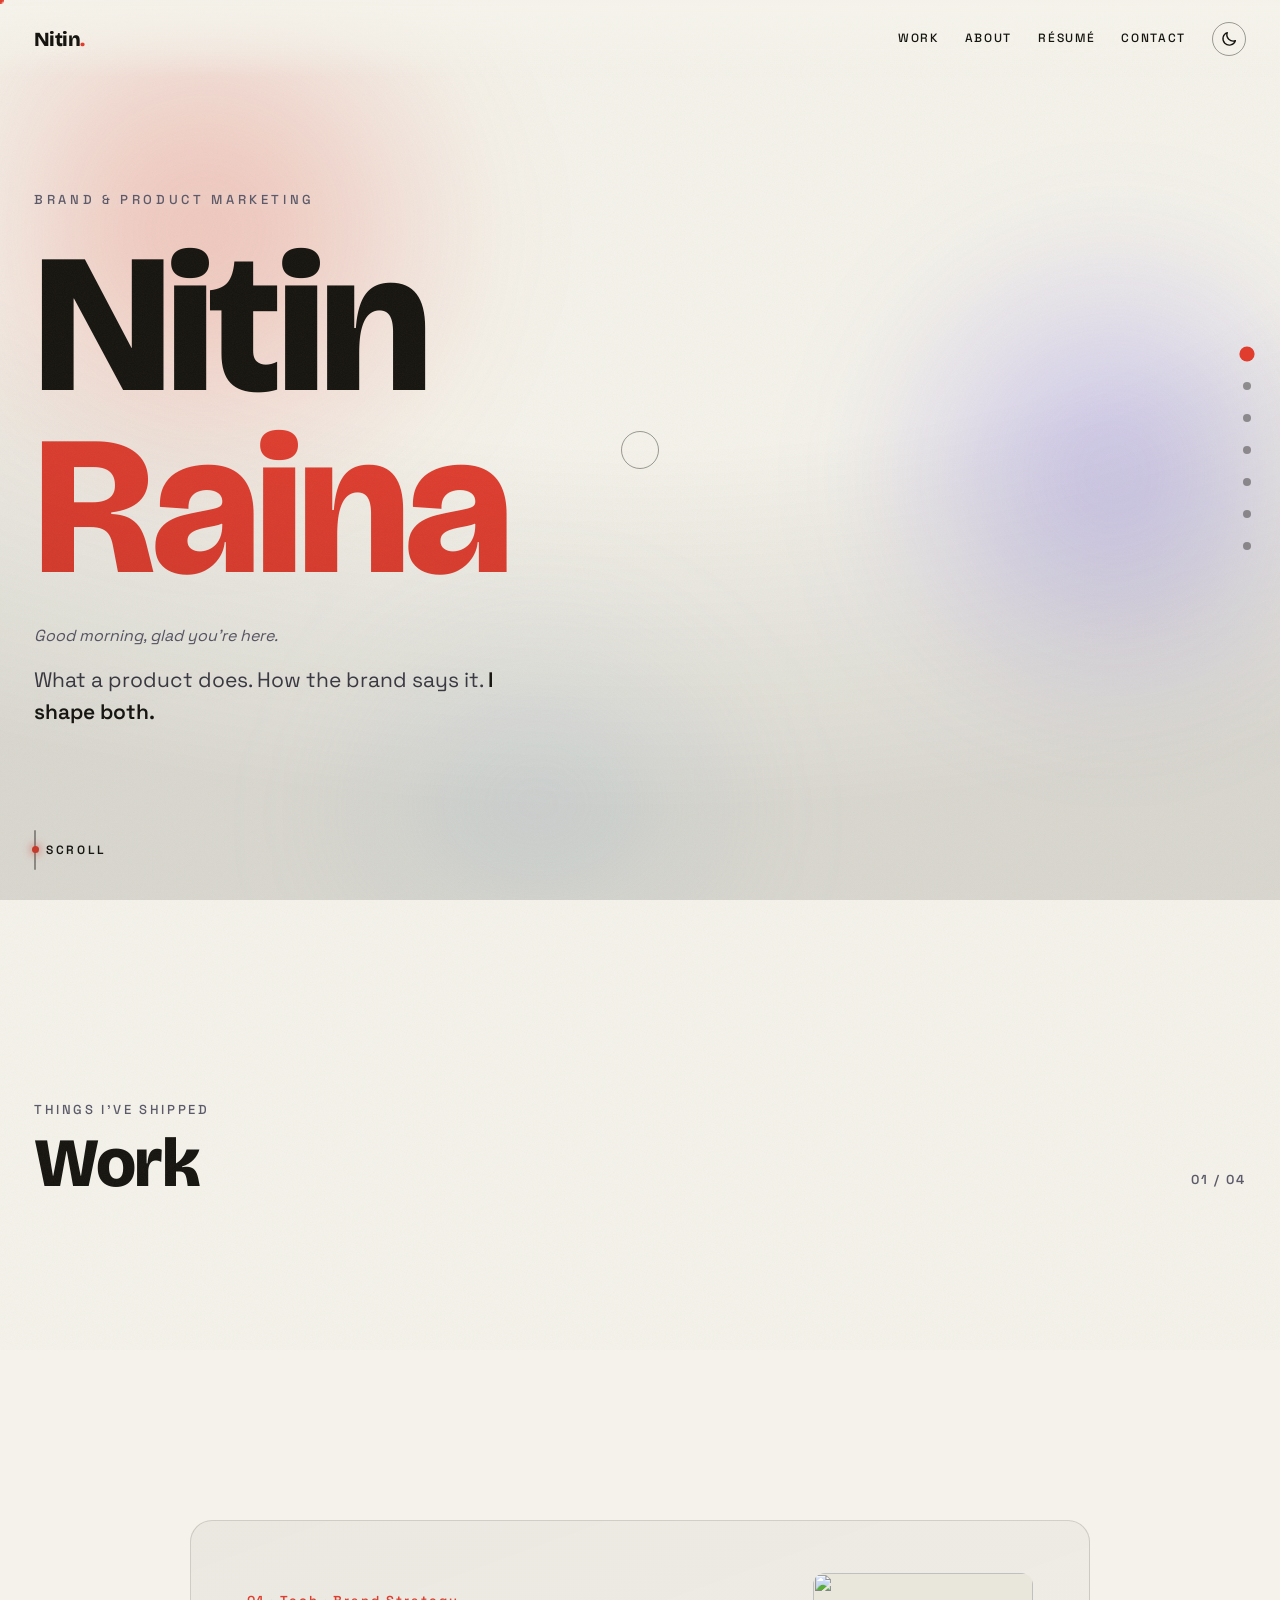
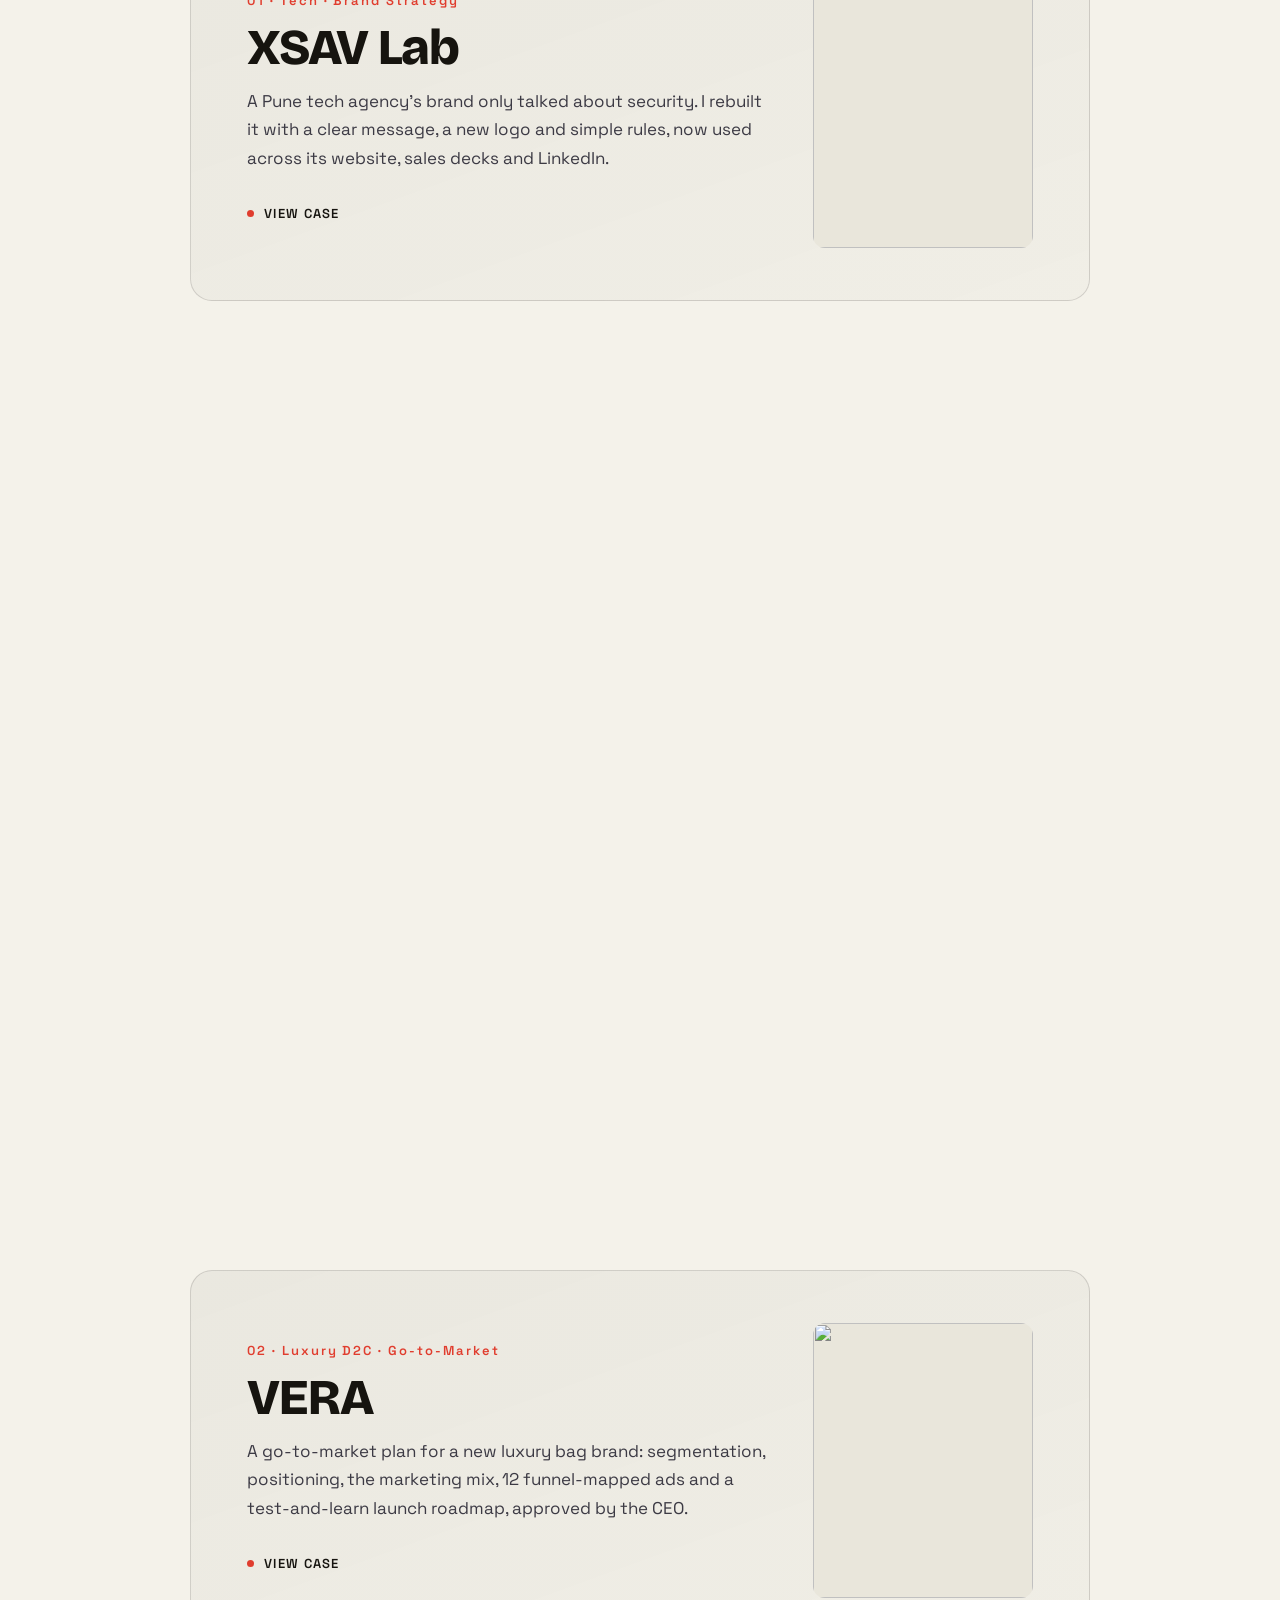
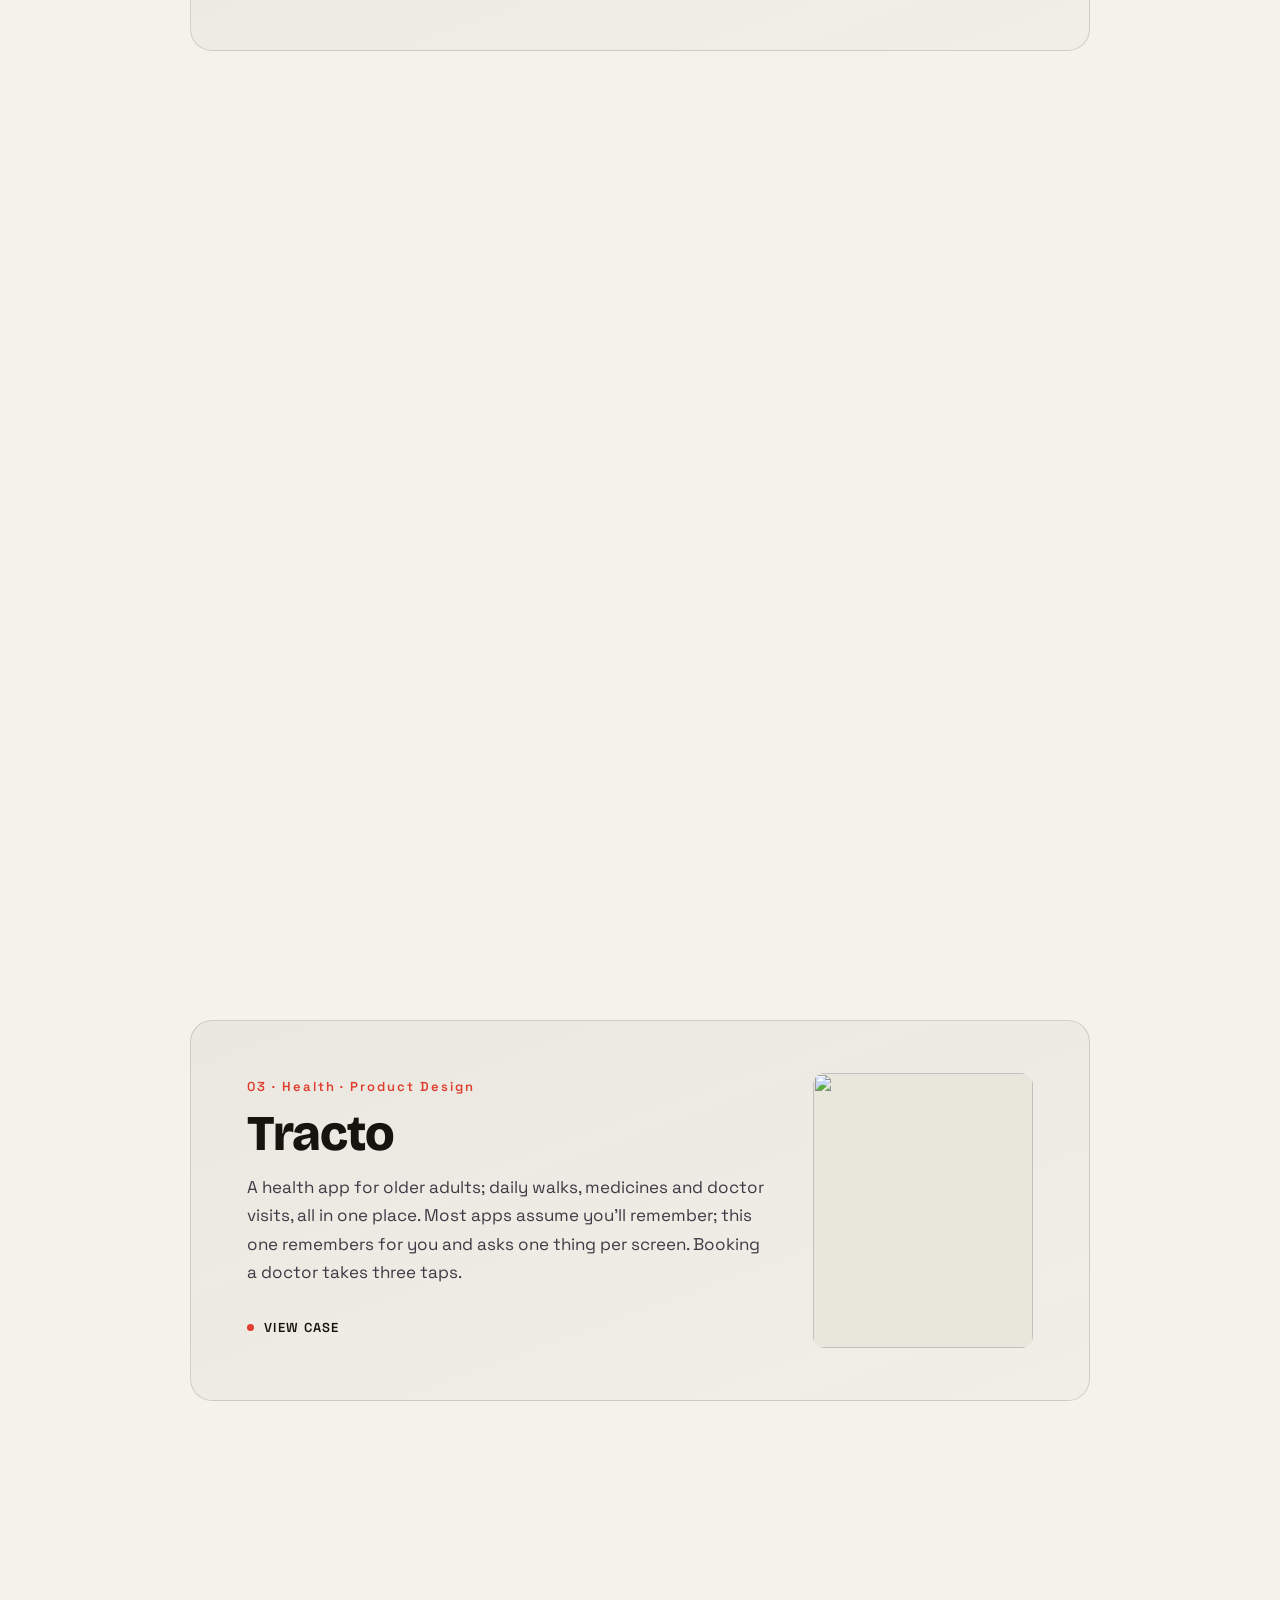
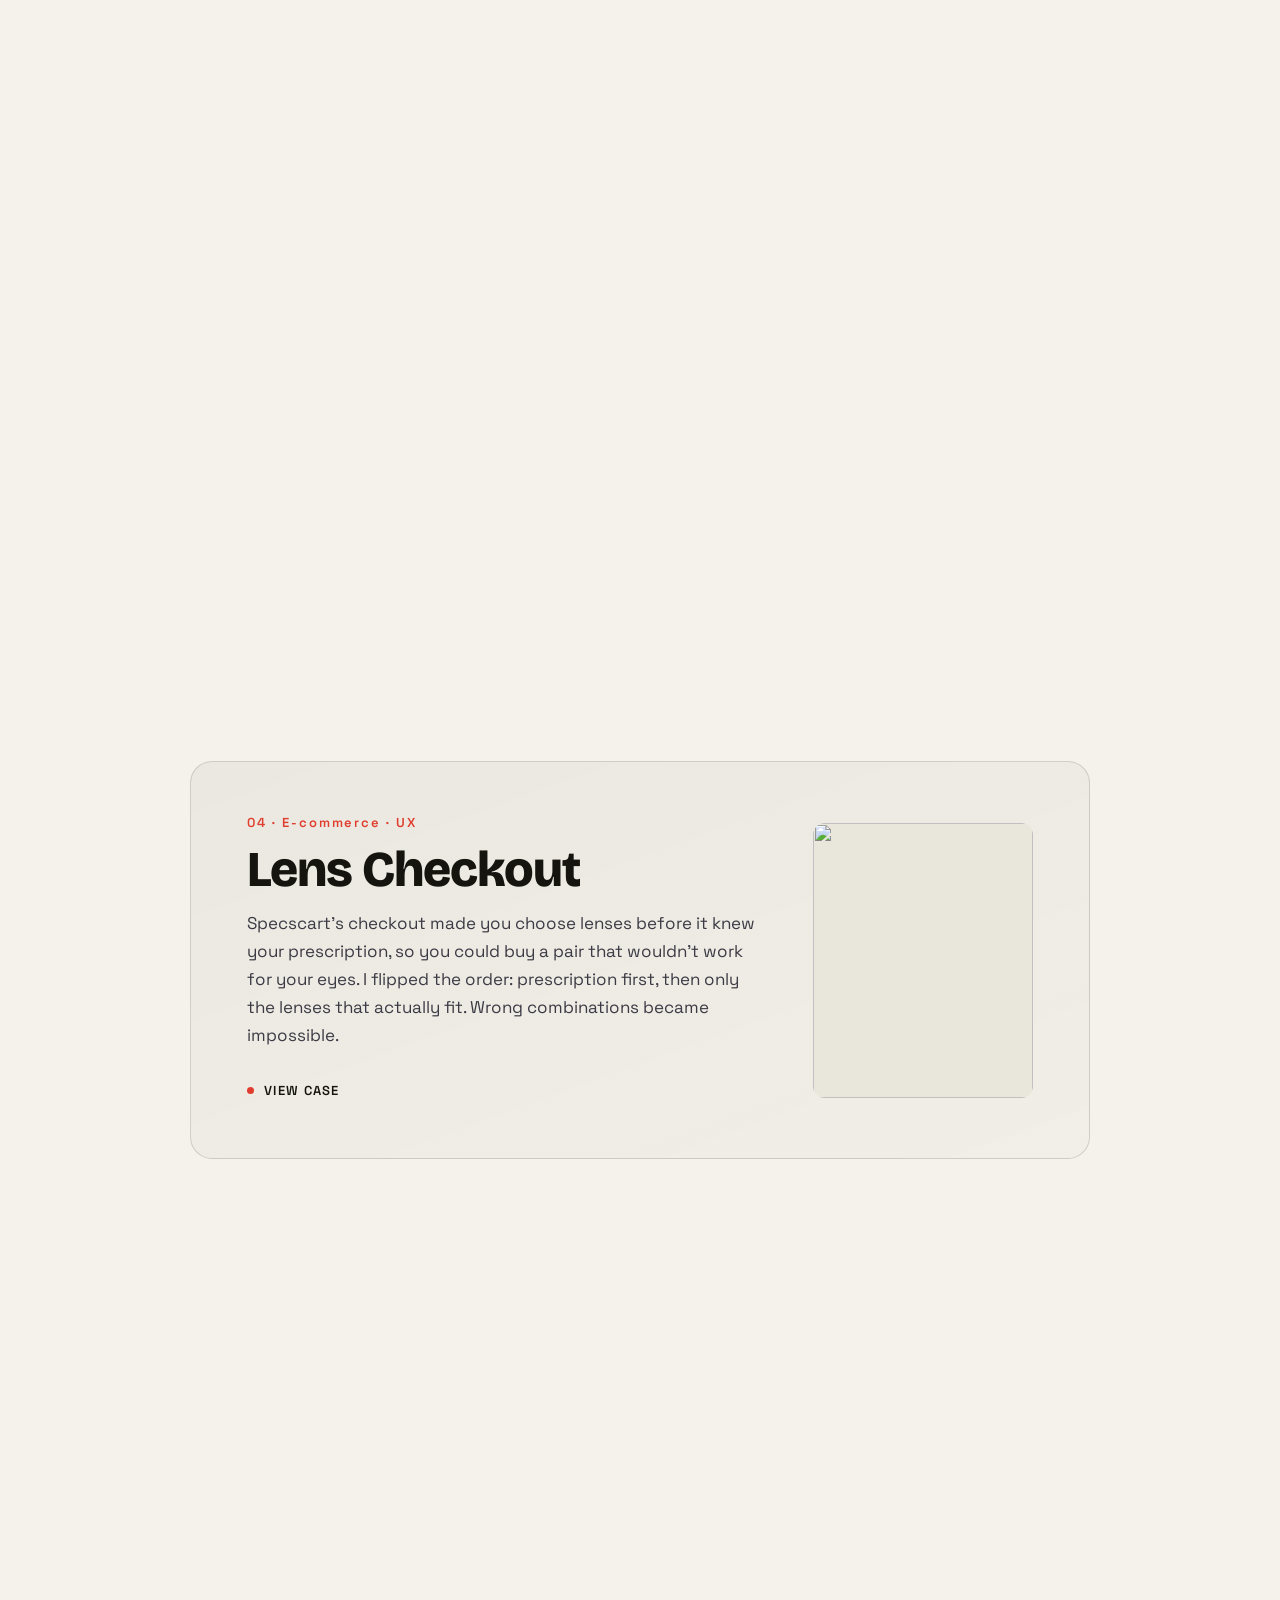
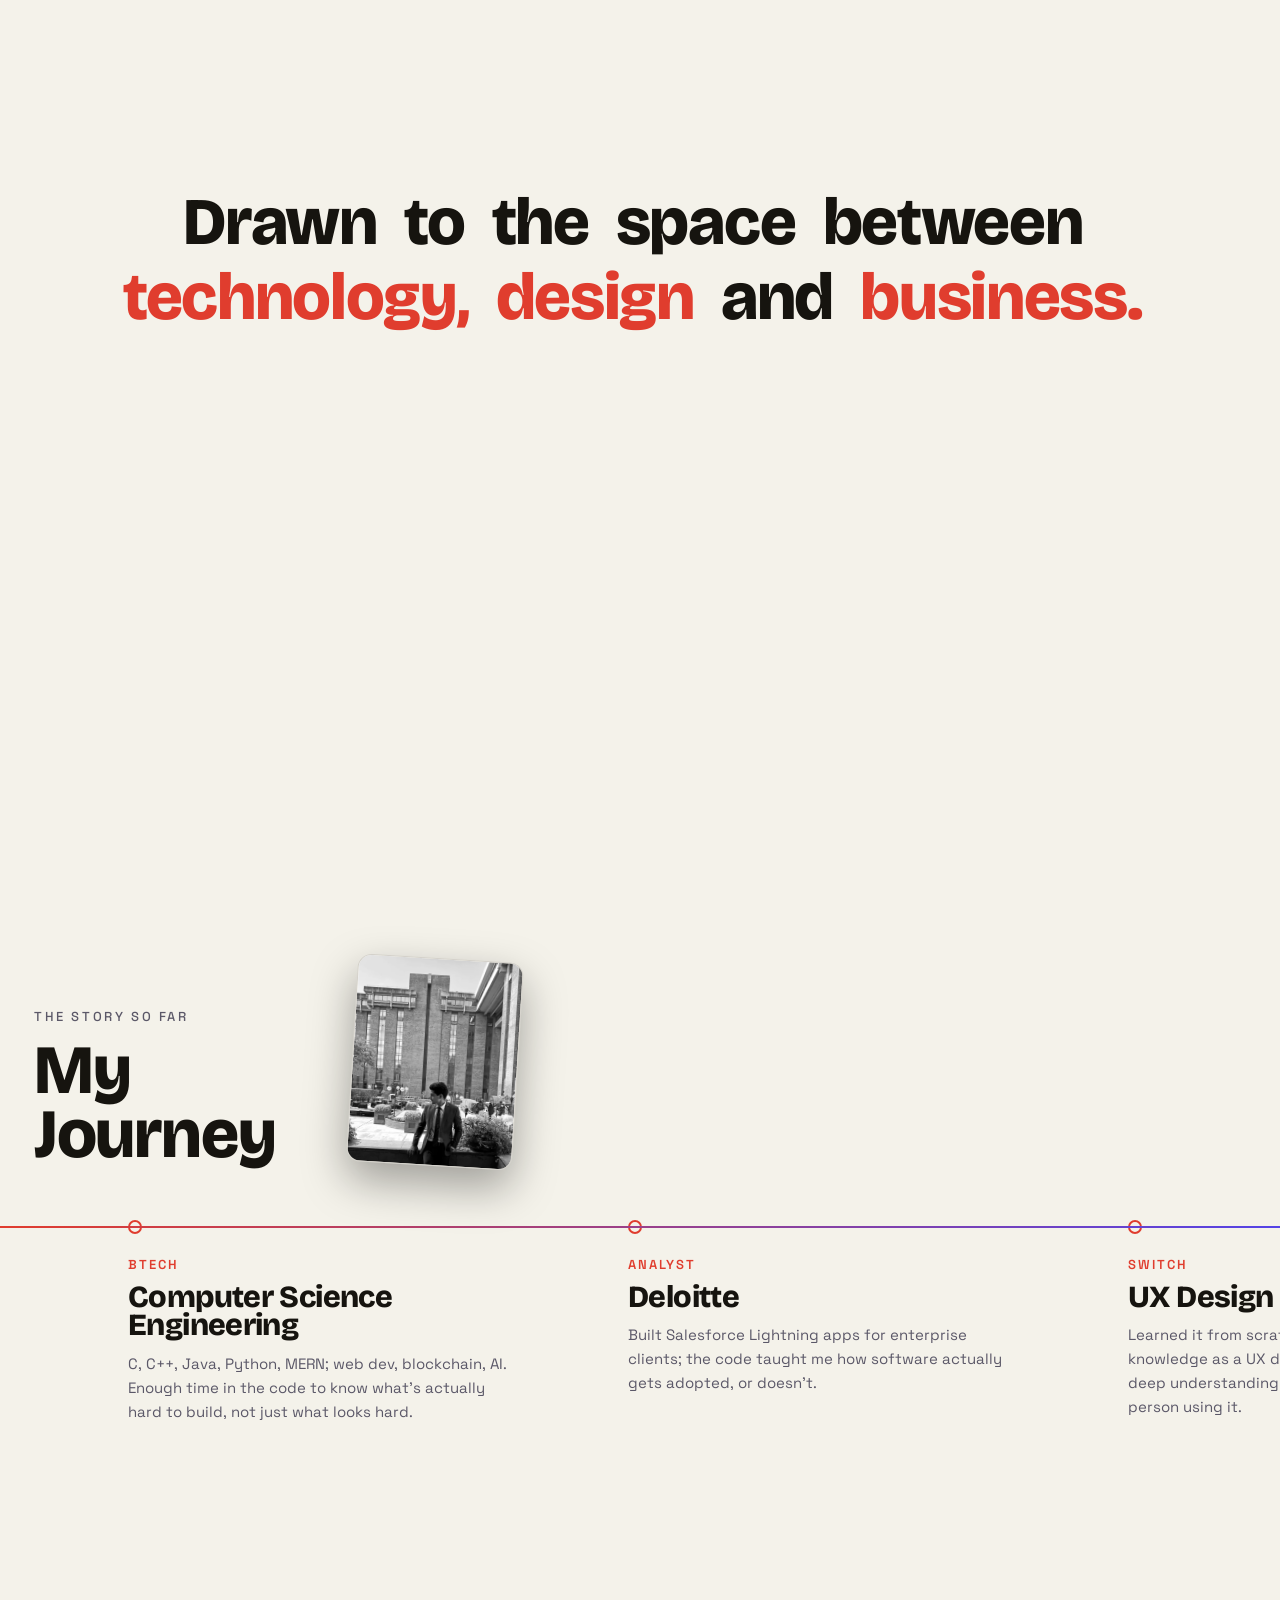
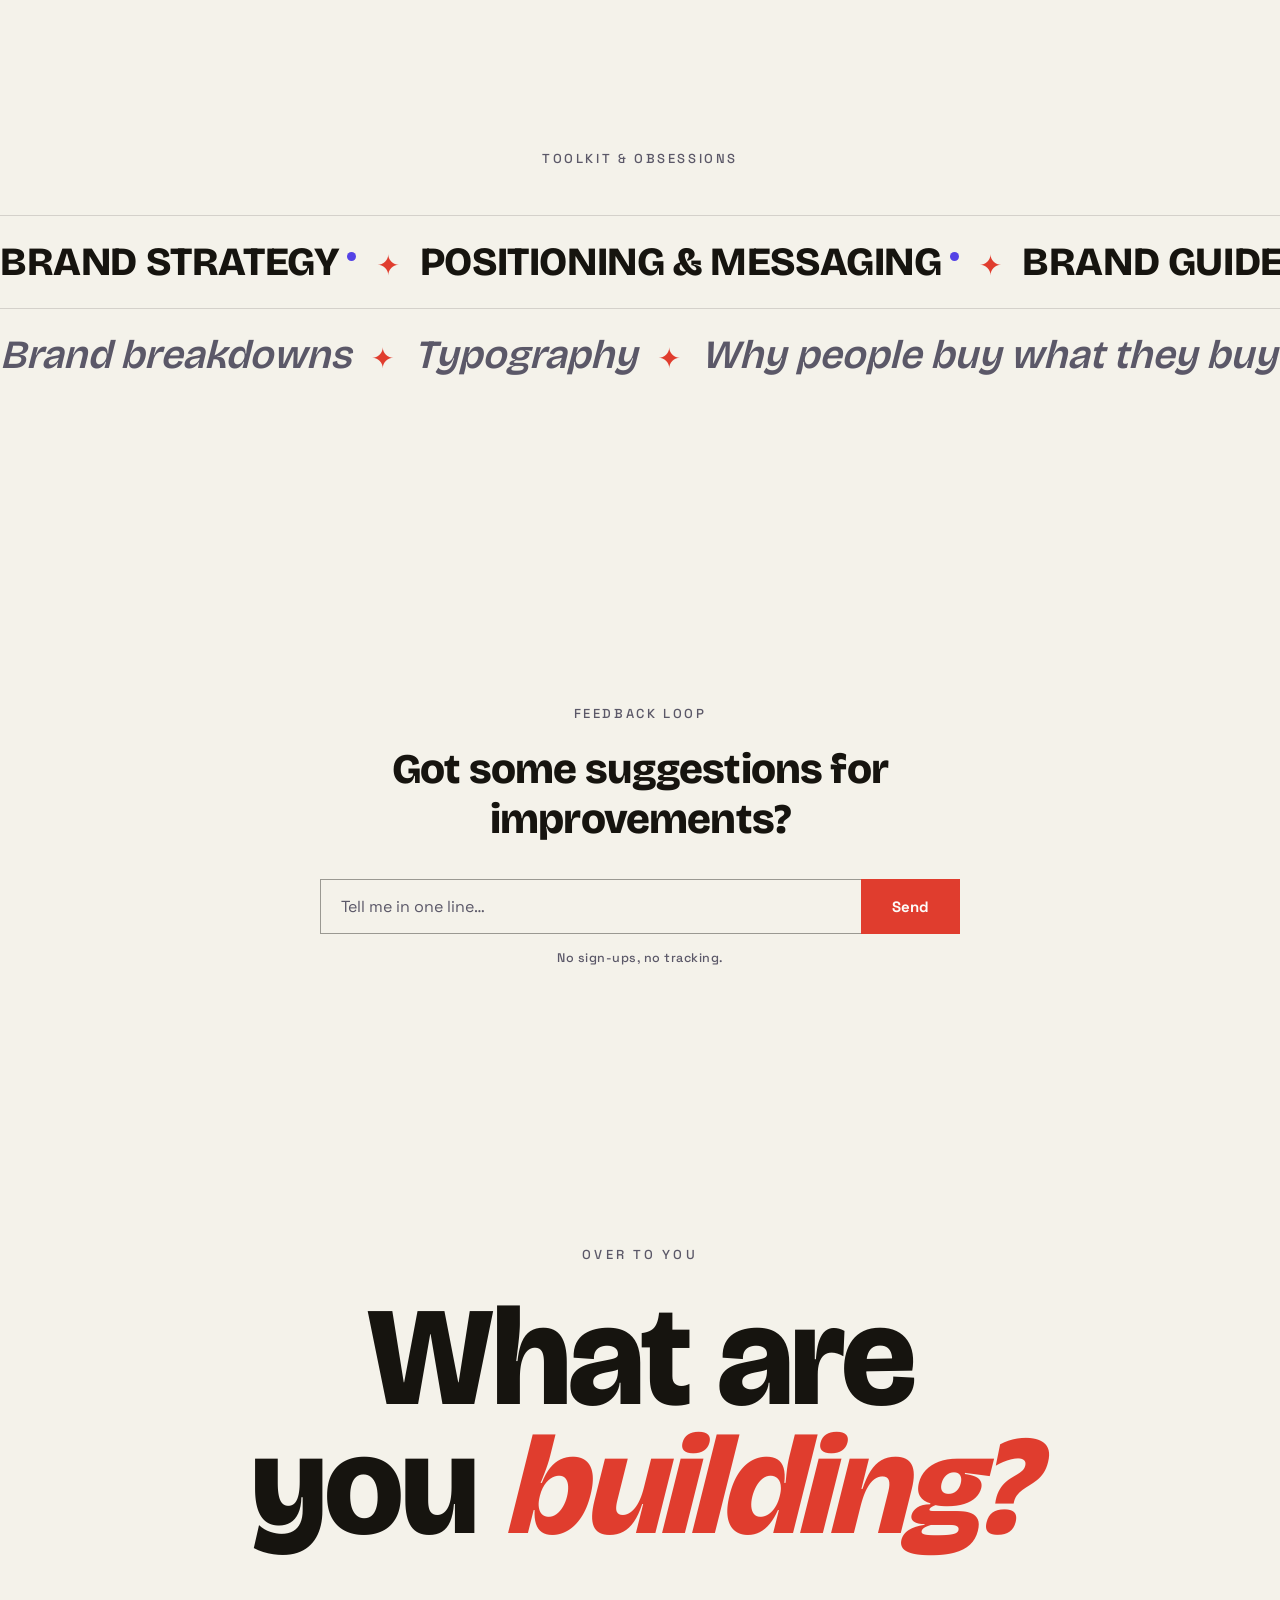
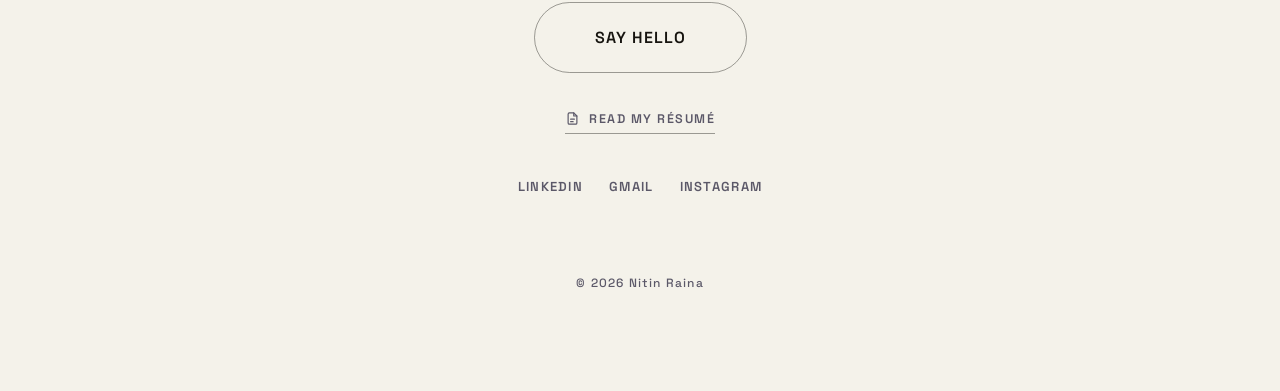
==== commit ea1c09ba: "Add VERA go-to-market case study and homepage card Co-Authored-By: Claude Opus 5.5 <noreply@anthropi" ====
--- a/index.html
+++ b/index.html
@@ -585,7 +585,7 @@
           <span class="k">Things I've shipped</span>
           <h2>Work</h2>
         </div>
-        <span class="count" aria-hidden="true">01 / 03</span>
+        <span class="count" aria-hidden="true">01 / 04</span>
       </div>
     </div>
 
@@ -608,11 +608,29 @@
     </div>
 
     <div class="project-wrap">
-    <article class="project" aria-labelledby="proj1-title" style="z-index:2">
+    <article class="project" aria-labelledby="projv-title" style="z-index:2">
       <div class="project-inner">
       <div class="card">
         <div class="card-info">
-          <span class="card-num" aria-hidden="true">02 · Health · Product Design</span>
+          <span class="card-num" aria-hidden="true">02 · Luxury D2C · Go-to-Market</span>
+          <h3 class="card-title" id="projv-title">VERA</h3>
+          <p class="card-desc">A go-to-market plan for a new luxury bag brand: segmentation, positioning, the marketing mix, 12 funnel-mapped ads and a test-and-learn launch roadmap, approved by the CEO.</p>
+          <a class="card-cta" data-hover data-cursor-read href="https://nitraina.netlify.app/work/vera-launch.html" aria-label="View case study: VERA"><span class="dot" aria-hidden="true"></span> View case</a>
+        </div>
+        <a class="card-visual" data-hover data-cursor-read tabindex="-1" aria-hidden="true" href="https://nitraina.netlify.app/work/vera-launch.html">
+          <img src="https://nitraina.netlify.app/work/vera-cover.jpg" alt="" loading="lazy" decoding="async">
+        </a>
+      </div>
+      </div>
+    </article>
+    </div>
+
+    <div class="project-wrap">
+    <article class="project" aria-labelledby="proj1-title" style="z-index:3">
+      <div class="project-inner">
+      <div class="card">
+        <div class="card-info">
+          <span class="card-num" aria-hidden="true">03 · Health · Product Design</span>
           <h3 class="card-title" id="proj1-title">Tracto</h3>
           <p class="card-desc">A health app for older adults; daily walks, medicines and doctor visits, all in one place. Most apps assume you'll remember; this one remembers for you and asks one thing per screen. Booking a doctor takes three taps.</p>
           <a class="card-cta" data-hover data-cursor-read href="https://nitraina.netlify.app/work/tracto.html" aria-label="View case study: Tracto"><span class="dot" aria-hidden="true"></span> View case</a>
@@ -628,11 +646,11 @@
     </div>
 
     <div class="project-wrap">
-    <article class="project" aria-labelledby="proj2-title" style="z-index:3">
+    <article class="project" aria-labelledby="proj2-title" style="z-index:4">
       <div class="project-inner">
       <div class="card">
         <div class="card-info">
-          <span class="card-num" aria-hidden="true">03 · E-commerce · UX</span>
+          <span class="card-num" aria-hidden="true">04 · E-commerce · UX</span>
           <h3 class="card-title" id="proj2-title">Lens Checkout</h3>
           <p class="card-desc">Specscart's checkout made you choose lenses before it knew your prescription, so you could buy a pair that wouldn't work for your eyes. I flipped the order: prescription first, then only the lenses that actually fit. Wrong combinations became impossible.</p>
           <a class="card-cta" data-hover data-cursor-read href="https://nitraina.netlify.app/work/lens-checkout.html" aria-label="View case study: Lens Checkout"><span class="dot" aria-hidden="true"></span> View case</a>
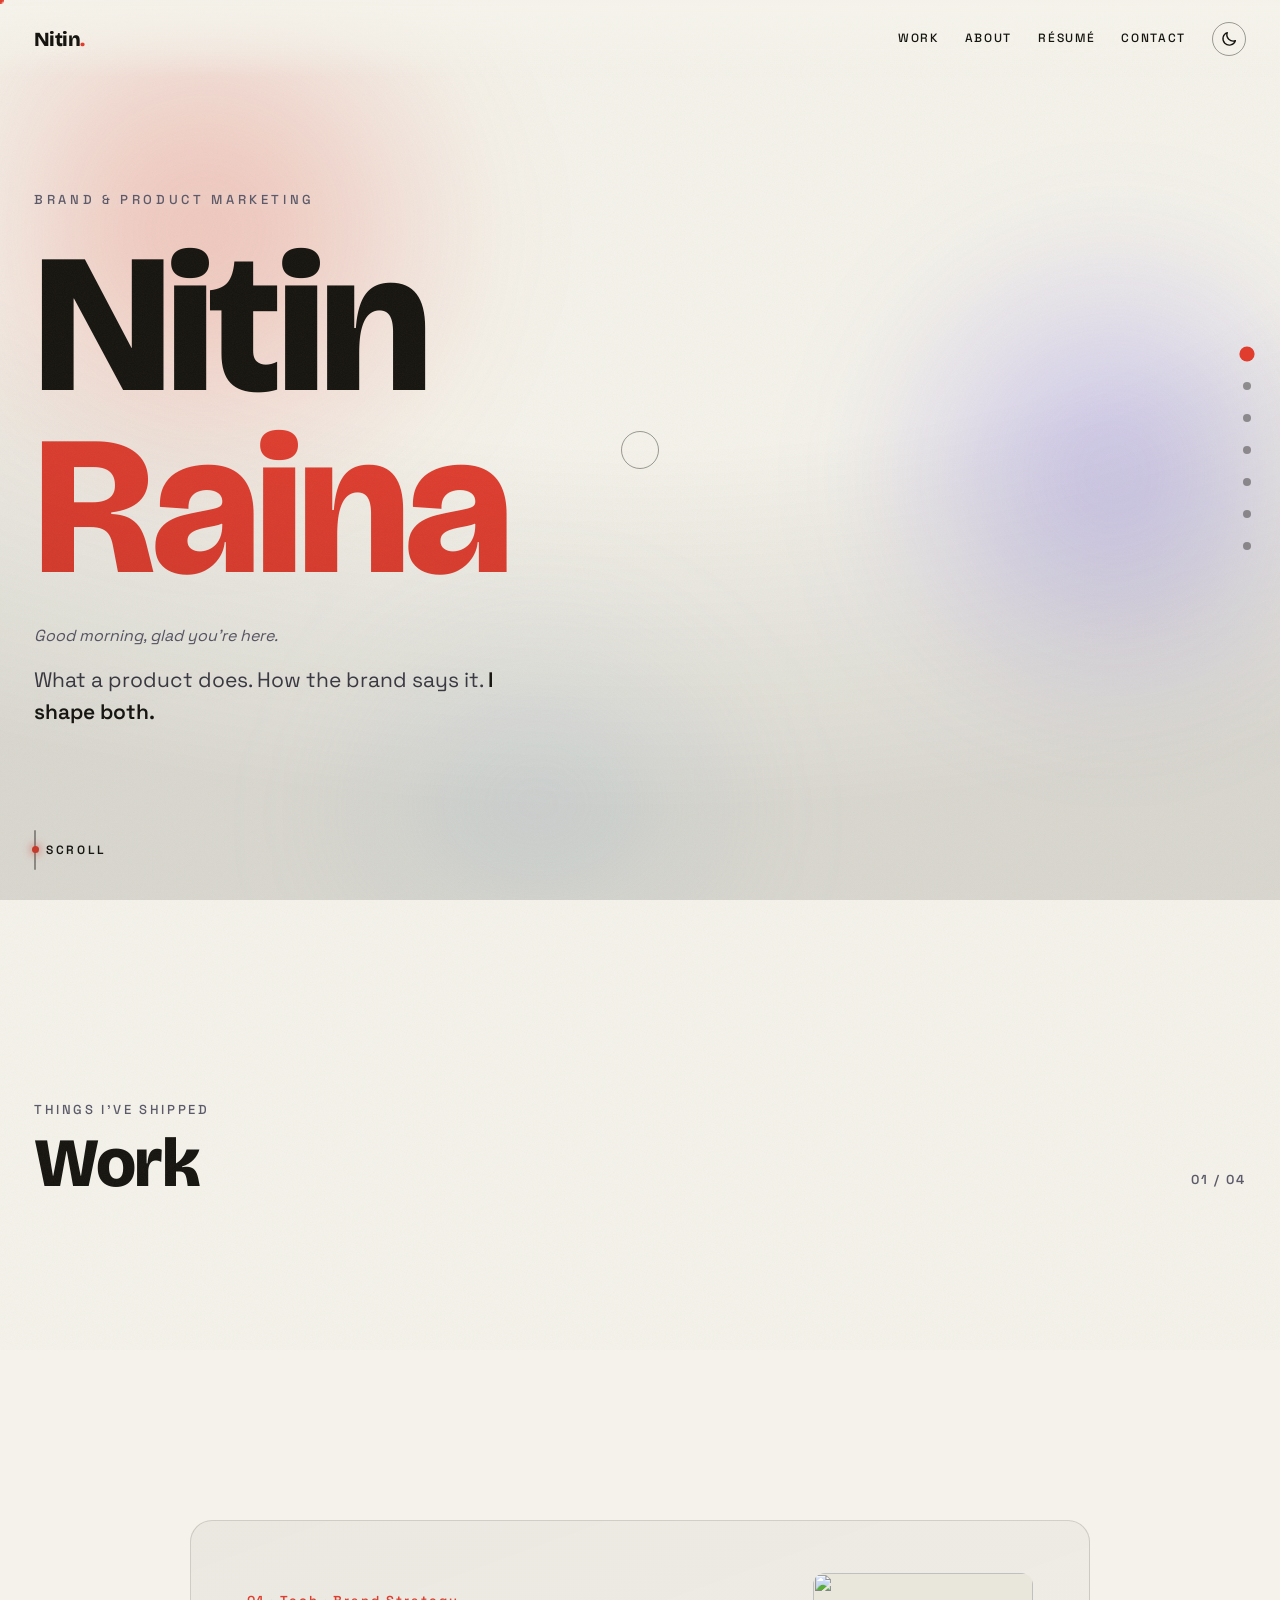
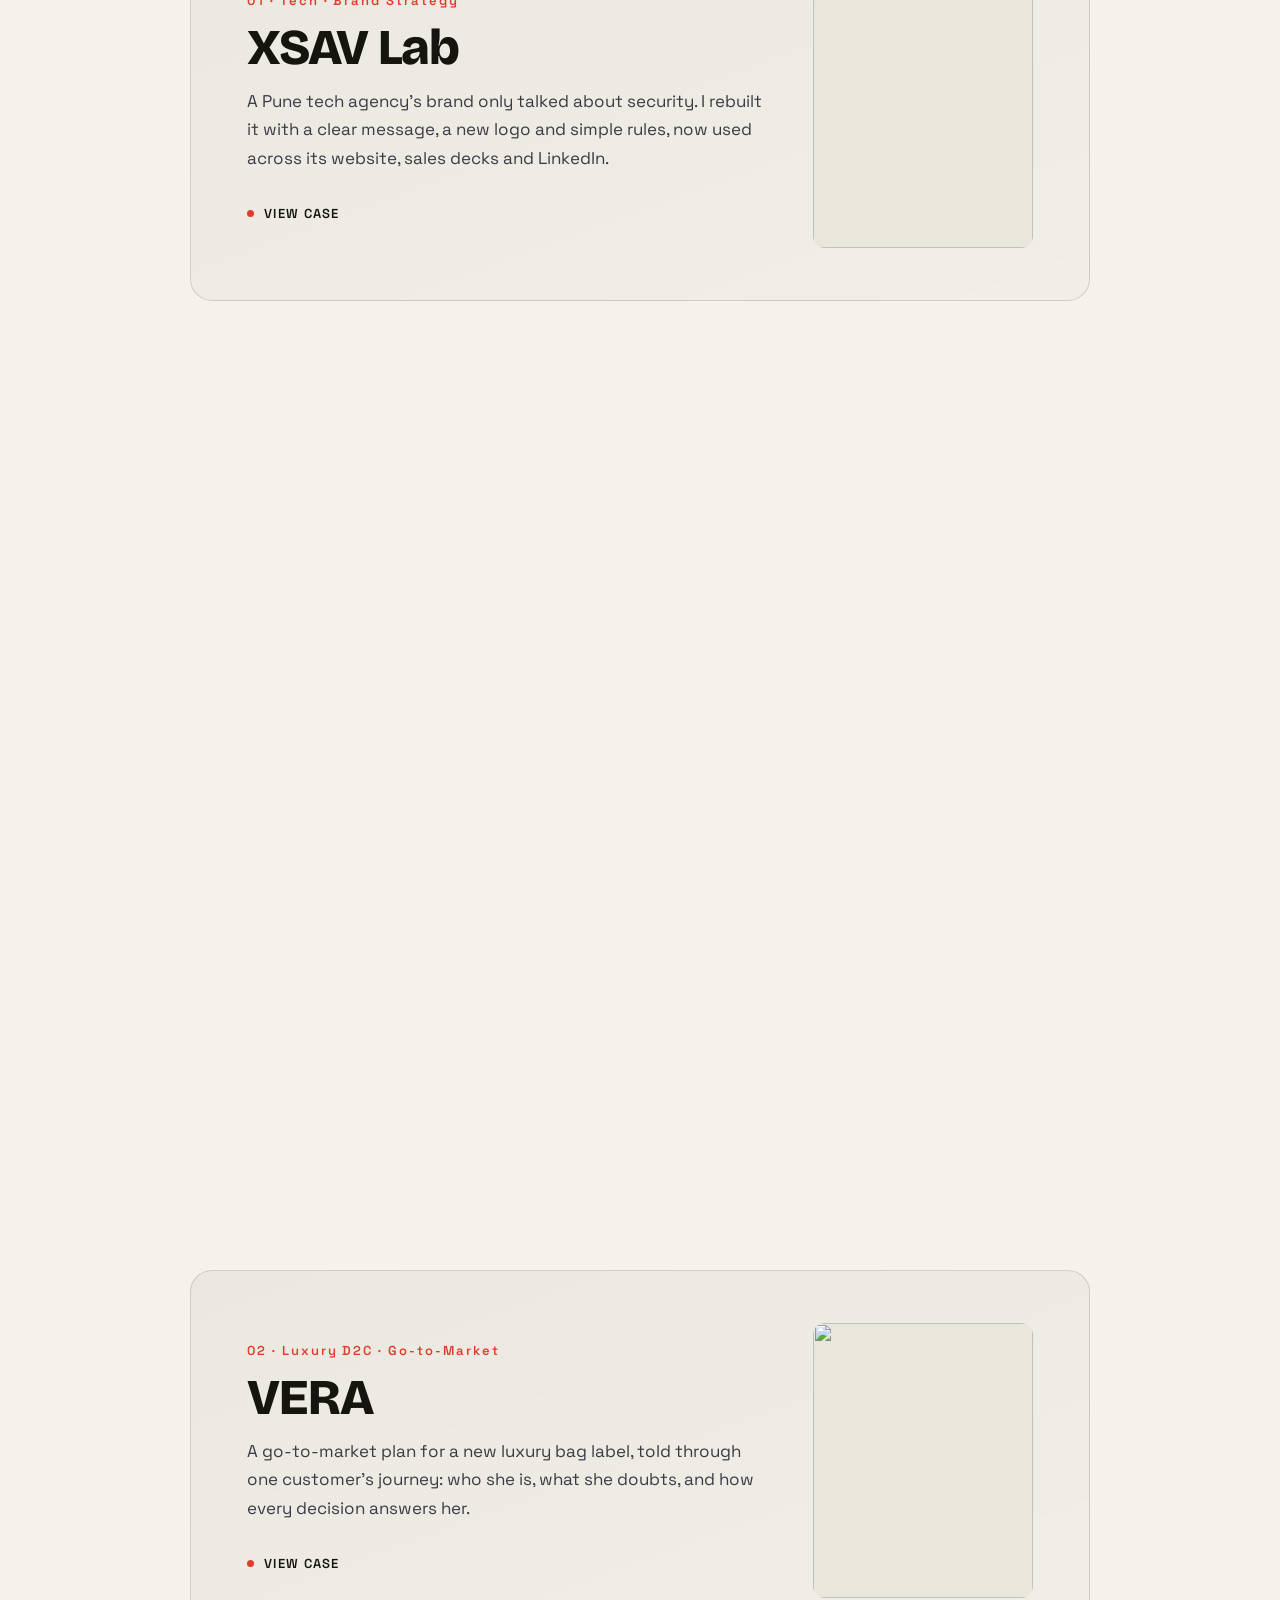
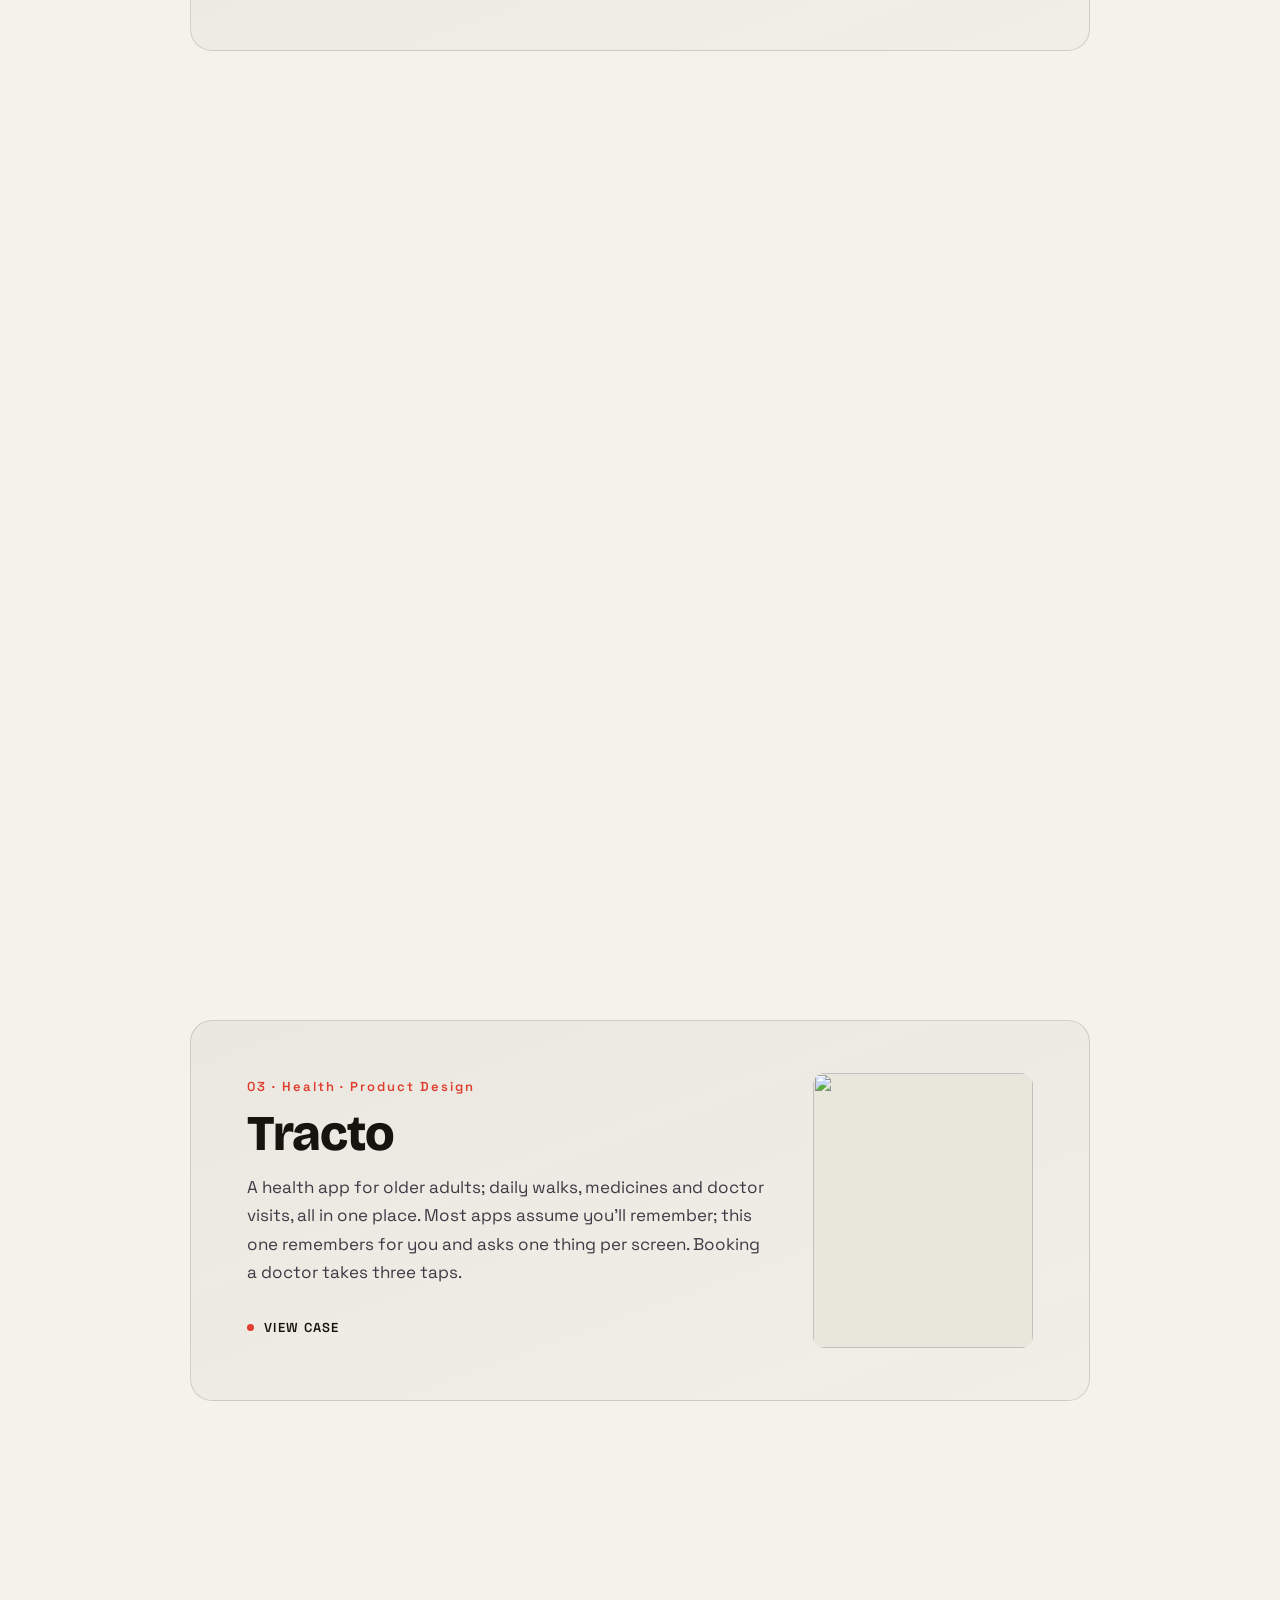
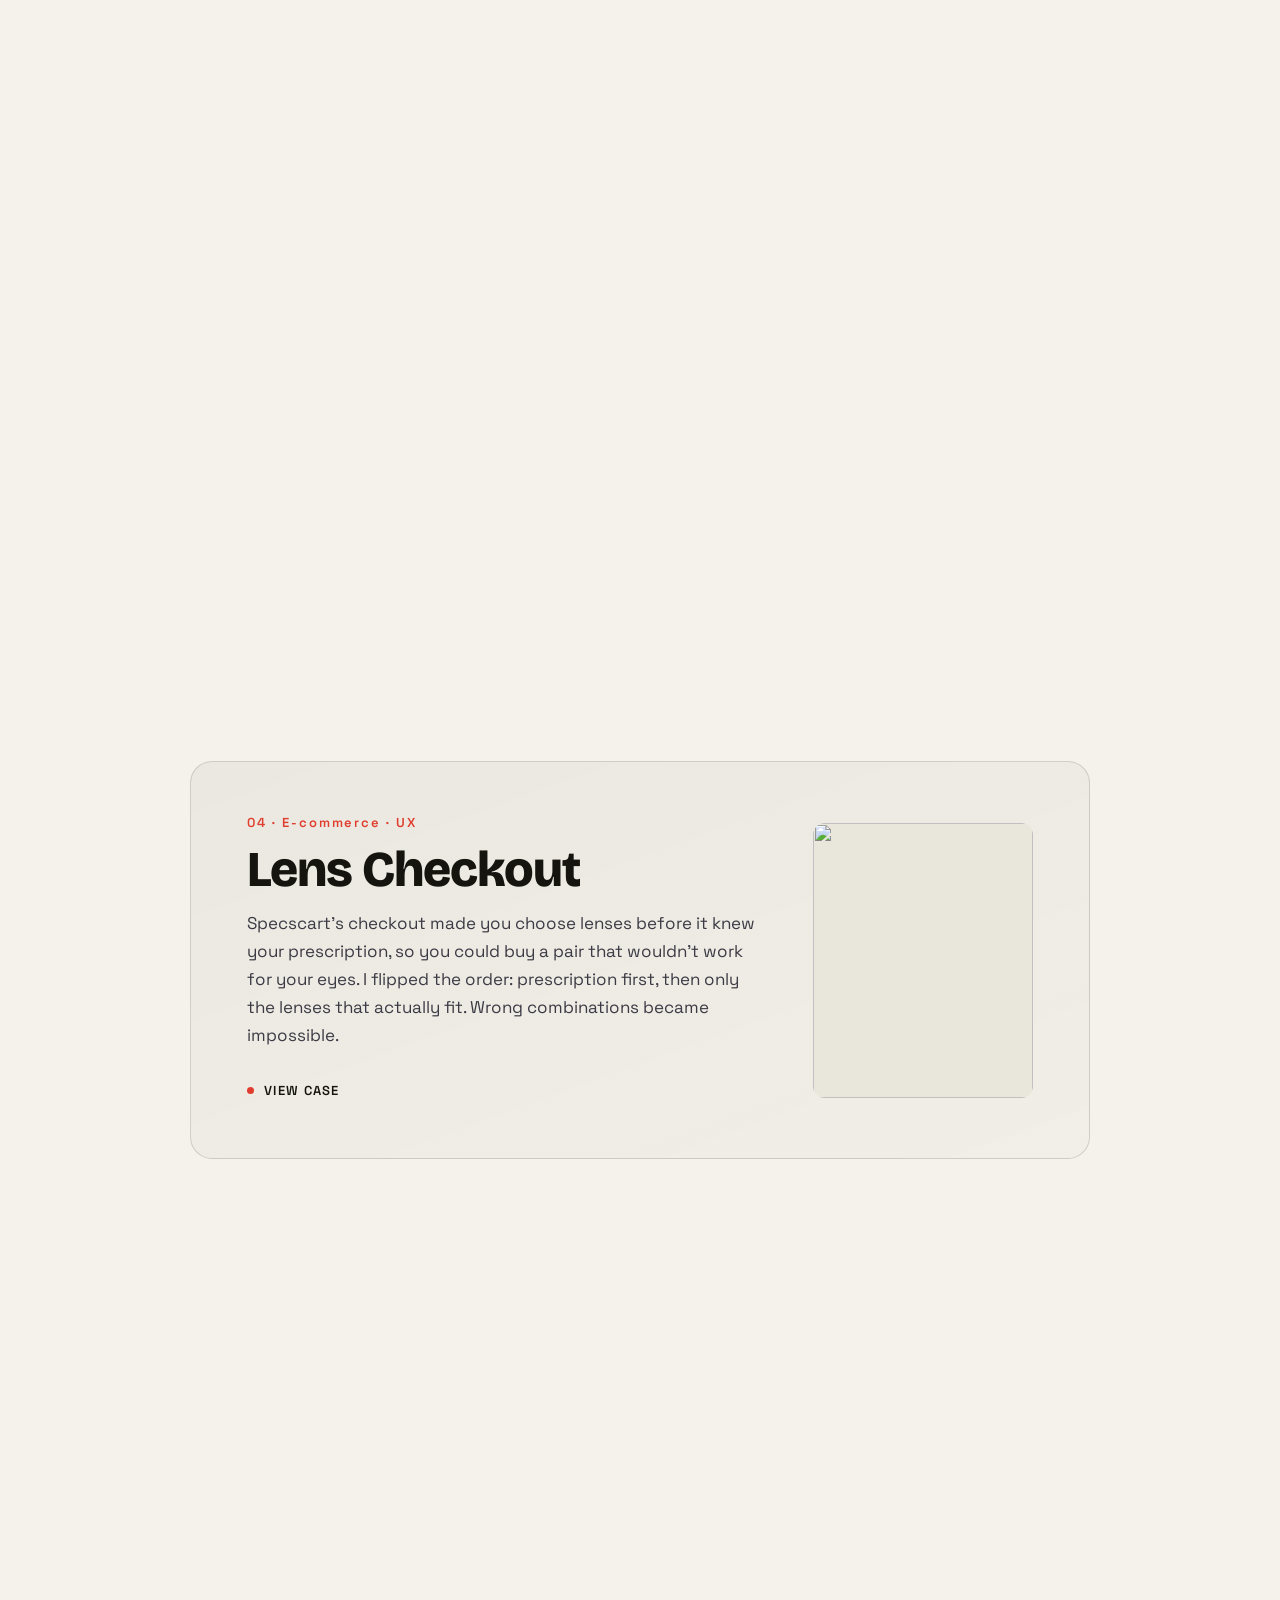
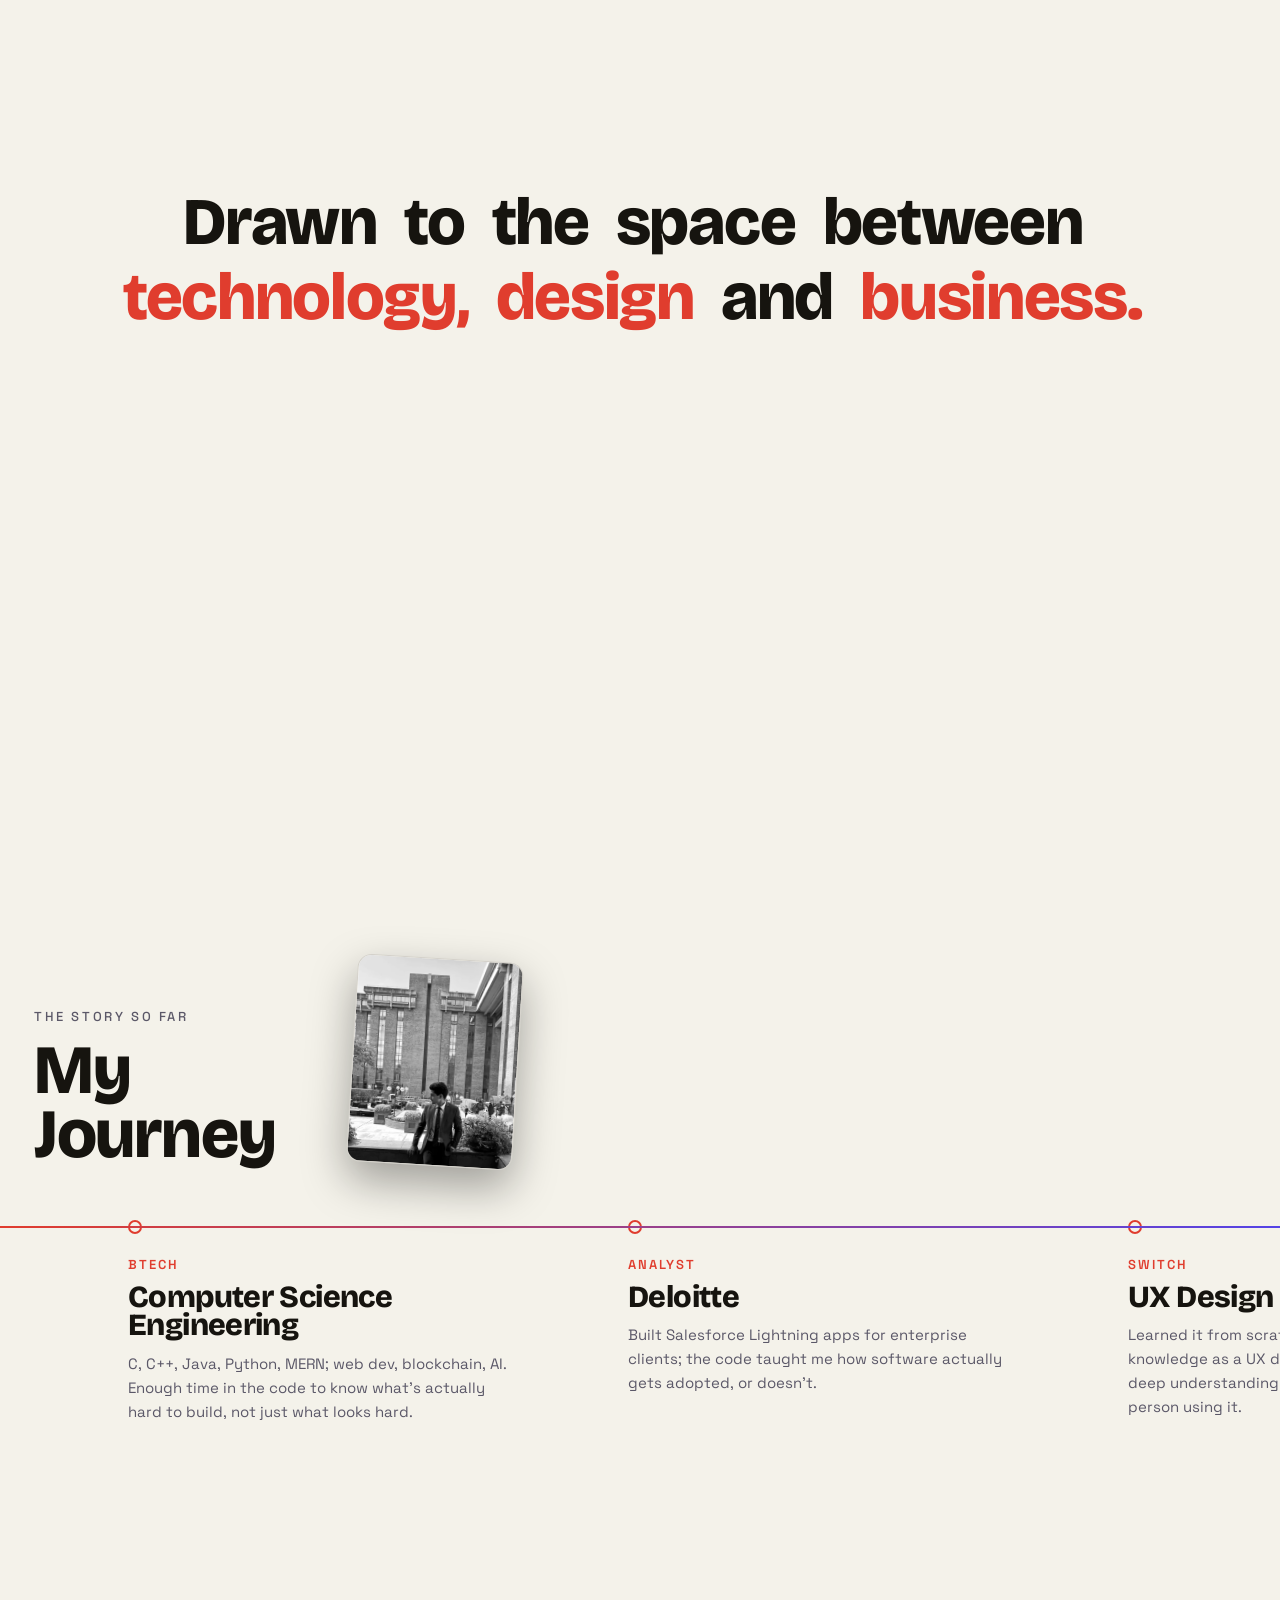
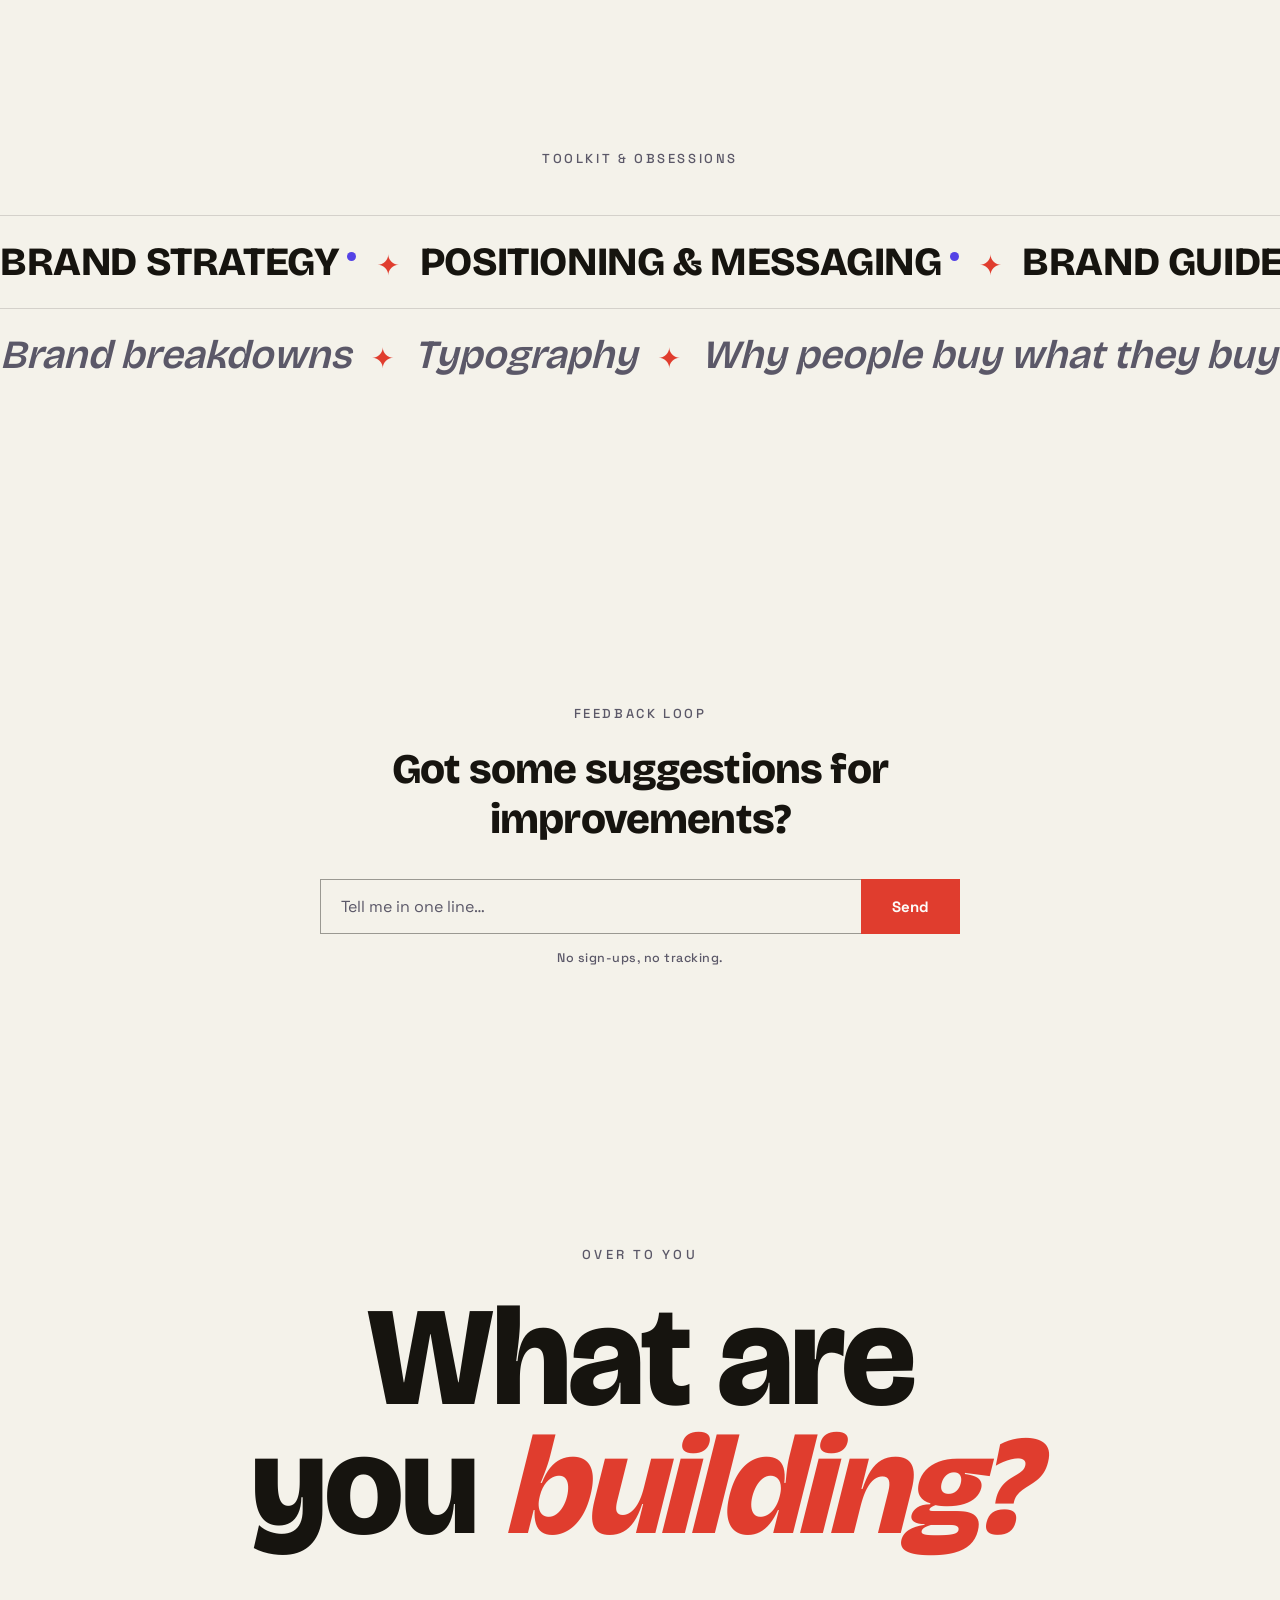
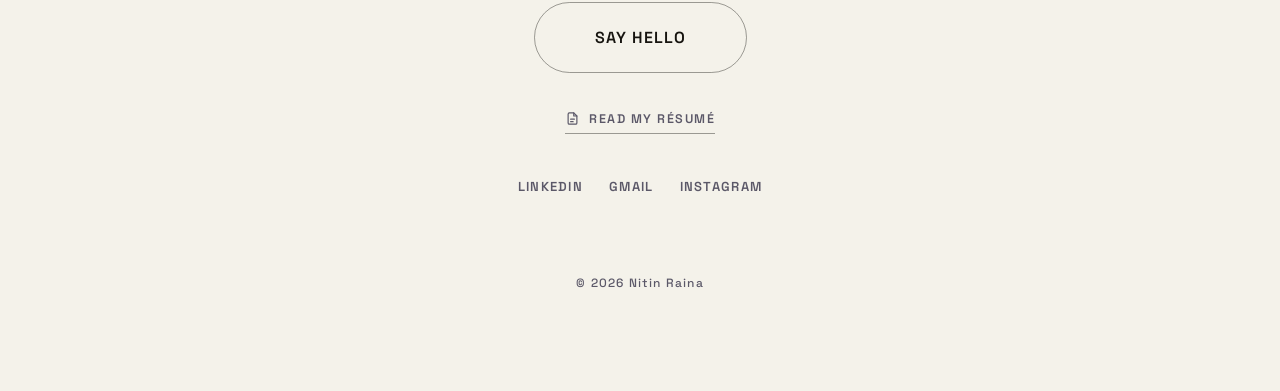
==== commit 265557cd: "Rebuild VERA case study as a customer-journey GTM story Co-Authored-By: Claude Opus 5.5 <noreply@ant" ====
--- a/index.html
+++ b/index.html
@@ -614,7 +614,7 @@
         <div class="card-info">
           <span class="card-num" aria-hidden="true">02 · Luxury D2C · Go-to-Market</span>
           <h3 class="card-title" id="projv-title">VERA</h3>
-          <p class="card-desc">A go-to-market plan for a new luxury bag brand: segmentation, positioning, the marketing mix, 12 funnel-mapped ads and a test-and-learn launch roadmap, approved by the CEO.</p>
+          <p class="card-desc">A go-to-market plan for a new luxury bag label, told through one customer's journey: who she is, what she doubts, and how every decision answers her.</p>
           <a class="card-cta" data-hover data-cursor-read href="https://nitraina.netlify.app/work/vera-launch.html" aria-label="View case study: VERA"><span class="dot" aria-hidden="true"></span> View case</a>
         </div>
         <a class="card-visual" data-hover data-cursor-read tabindex="-1" aria-hidden="true" href="https://nitraina.netlify.app/work/vera-launch.html">
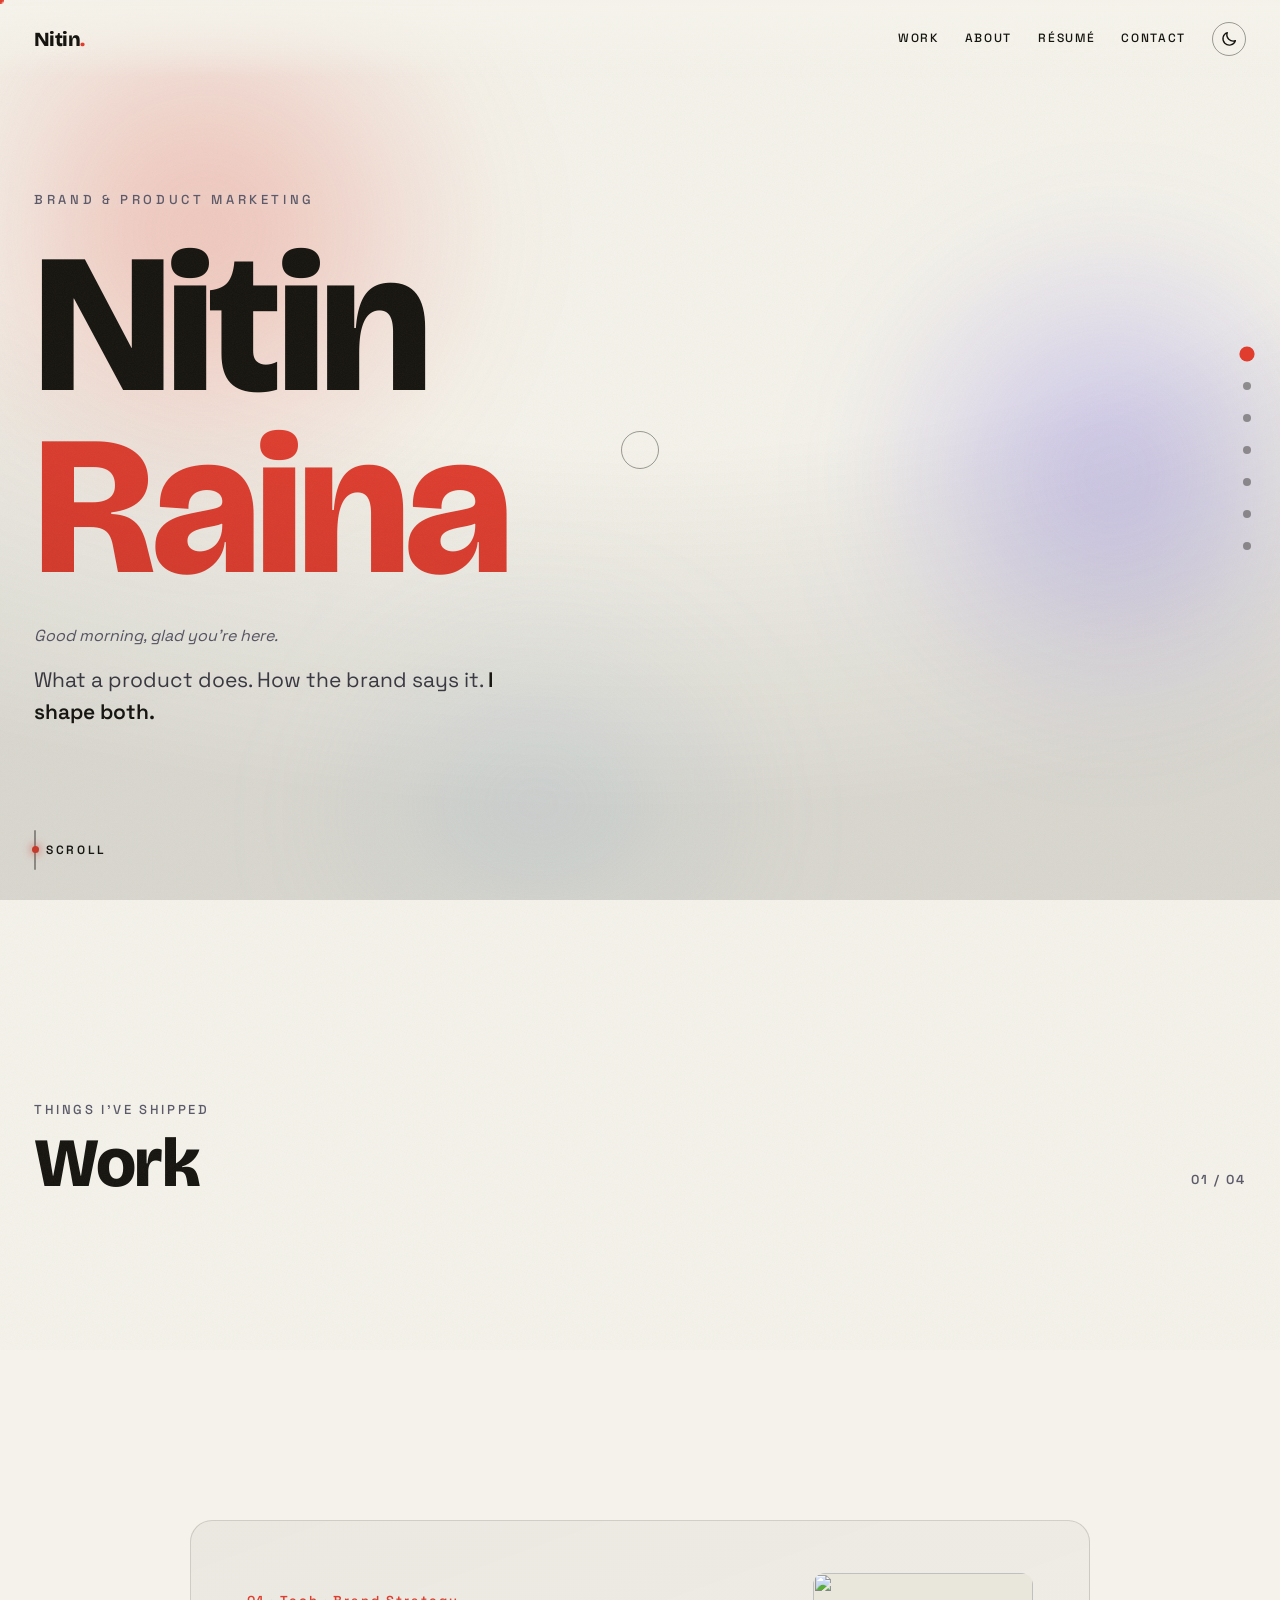
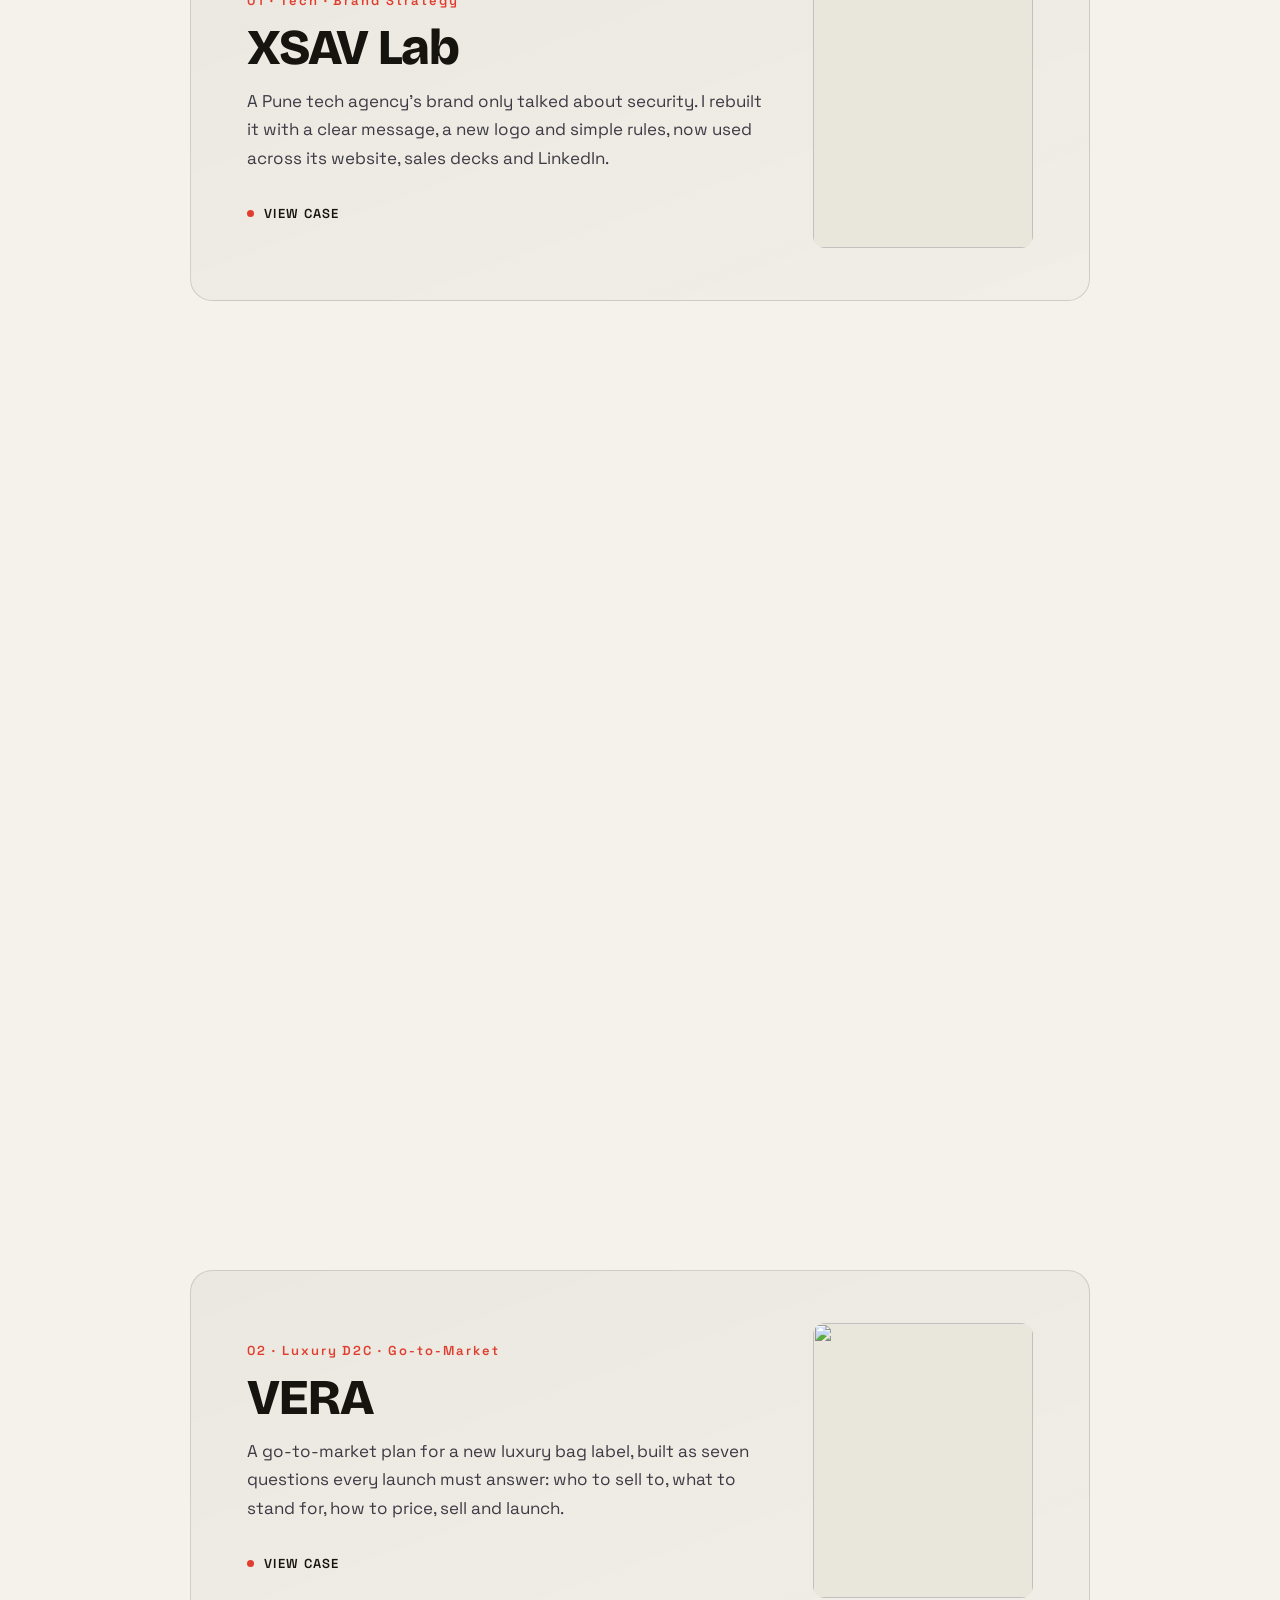
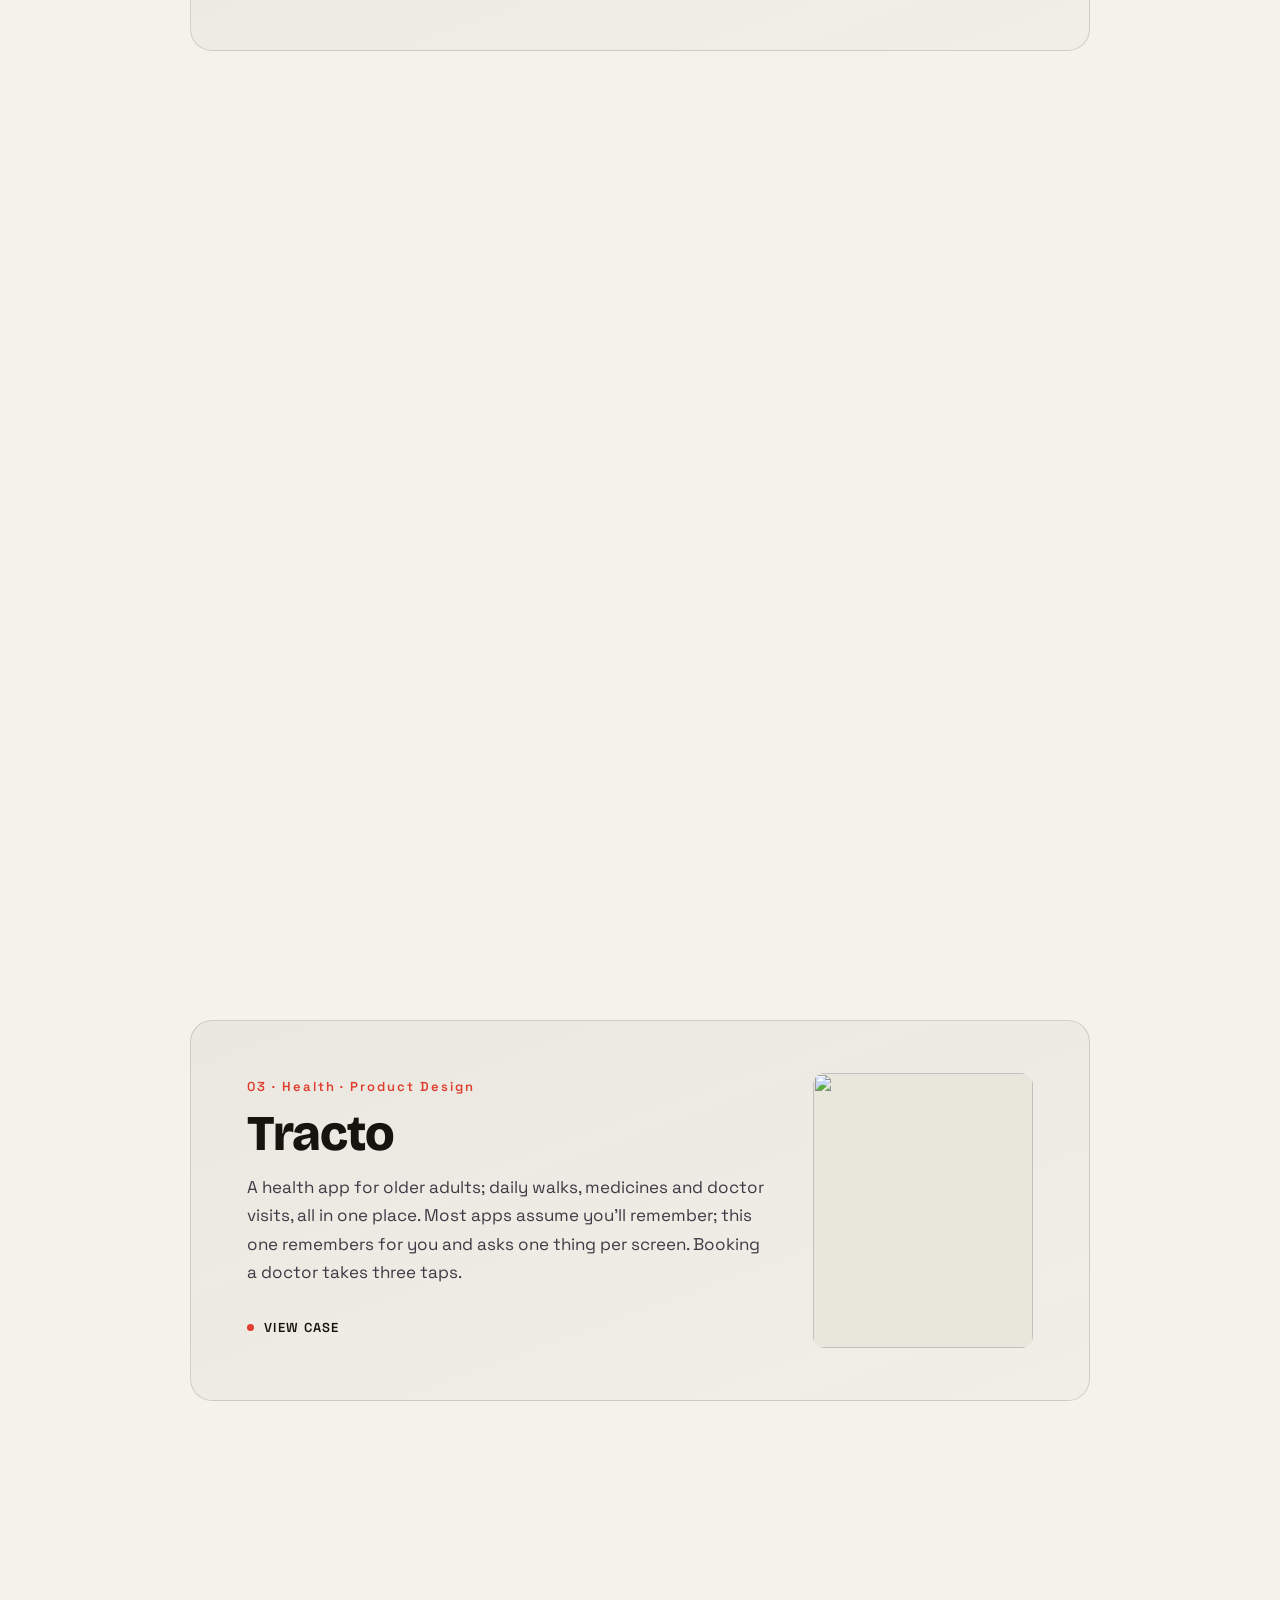
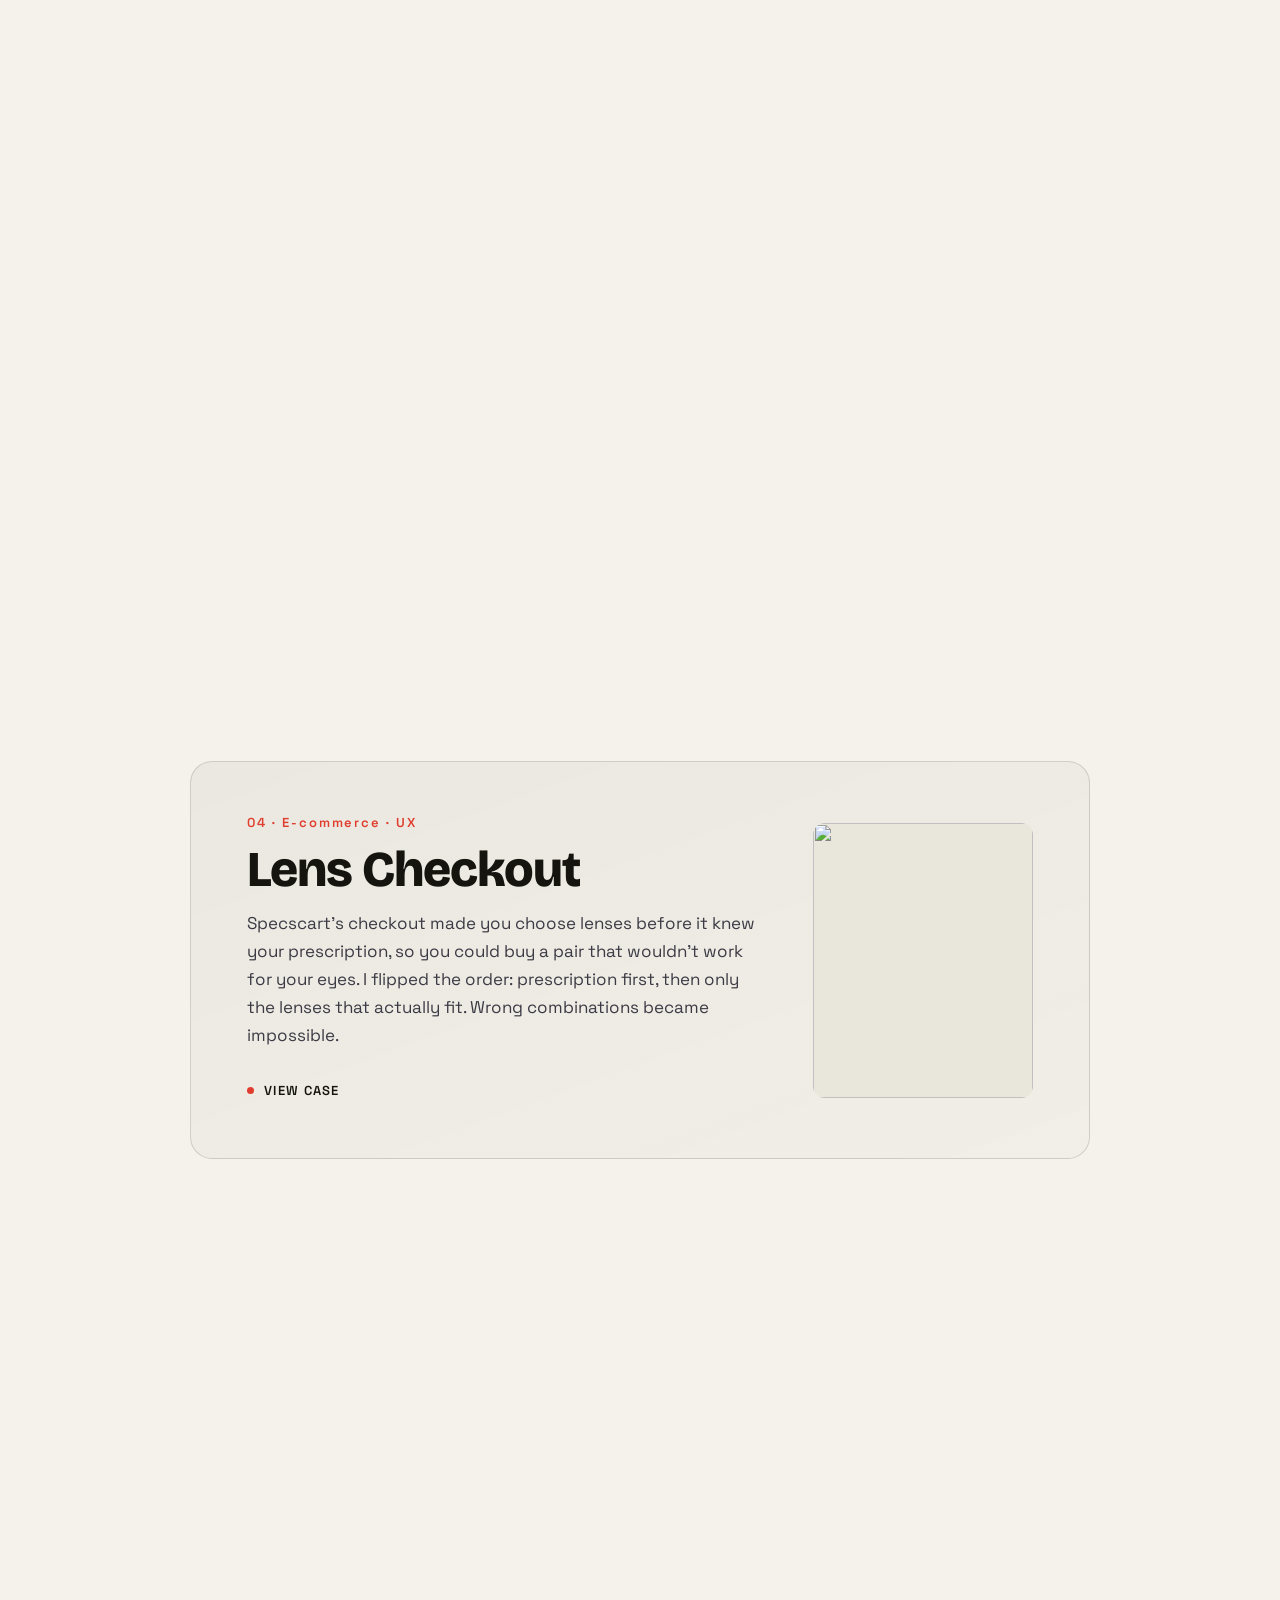
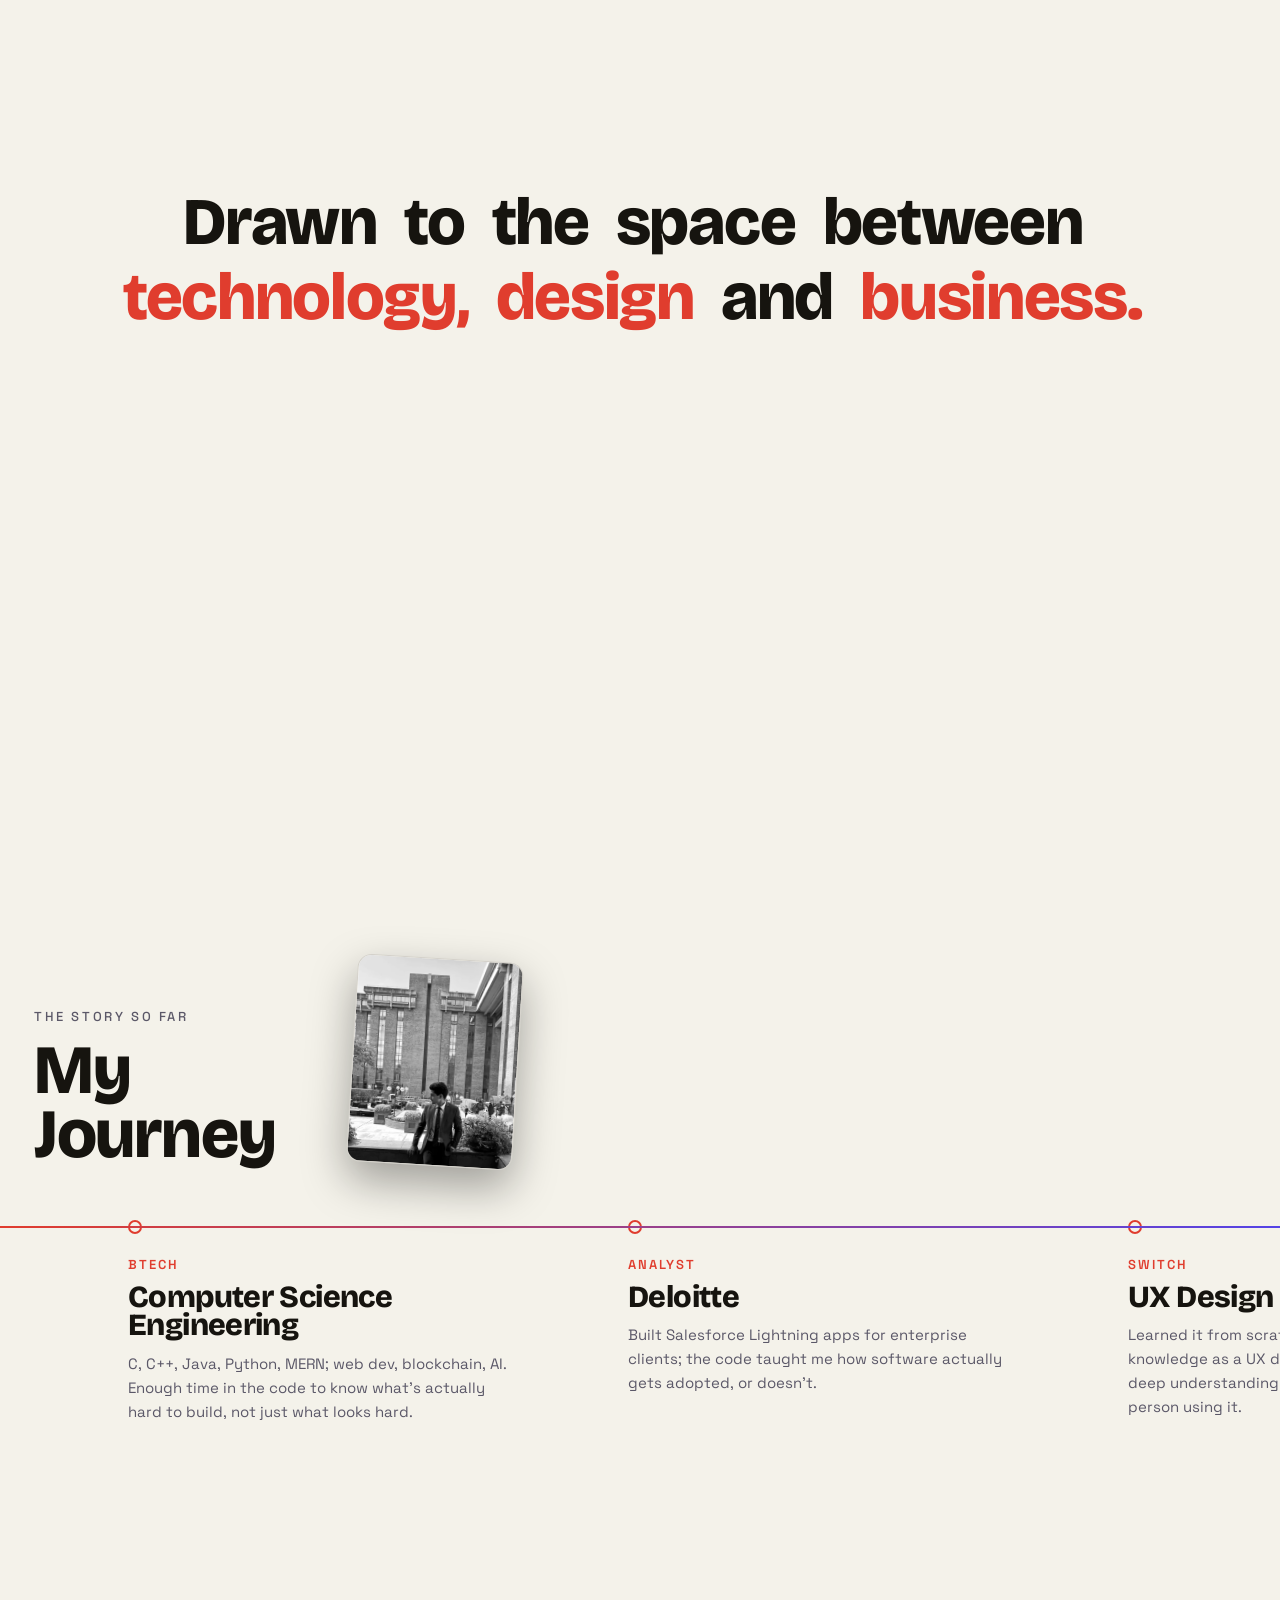
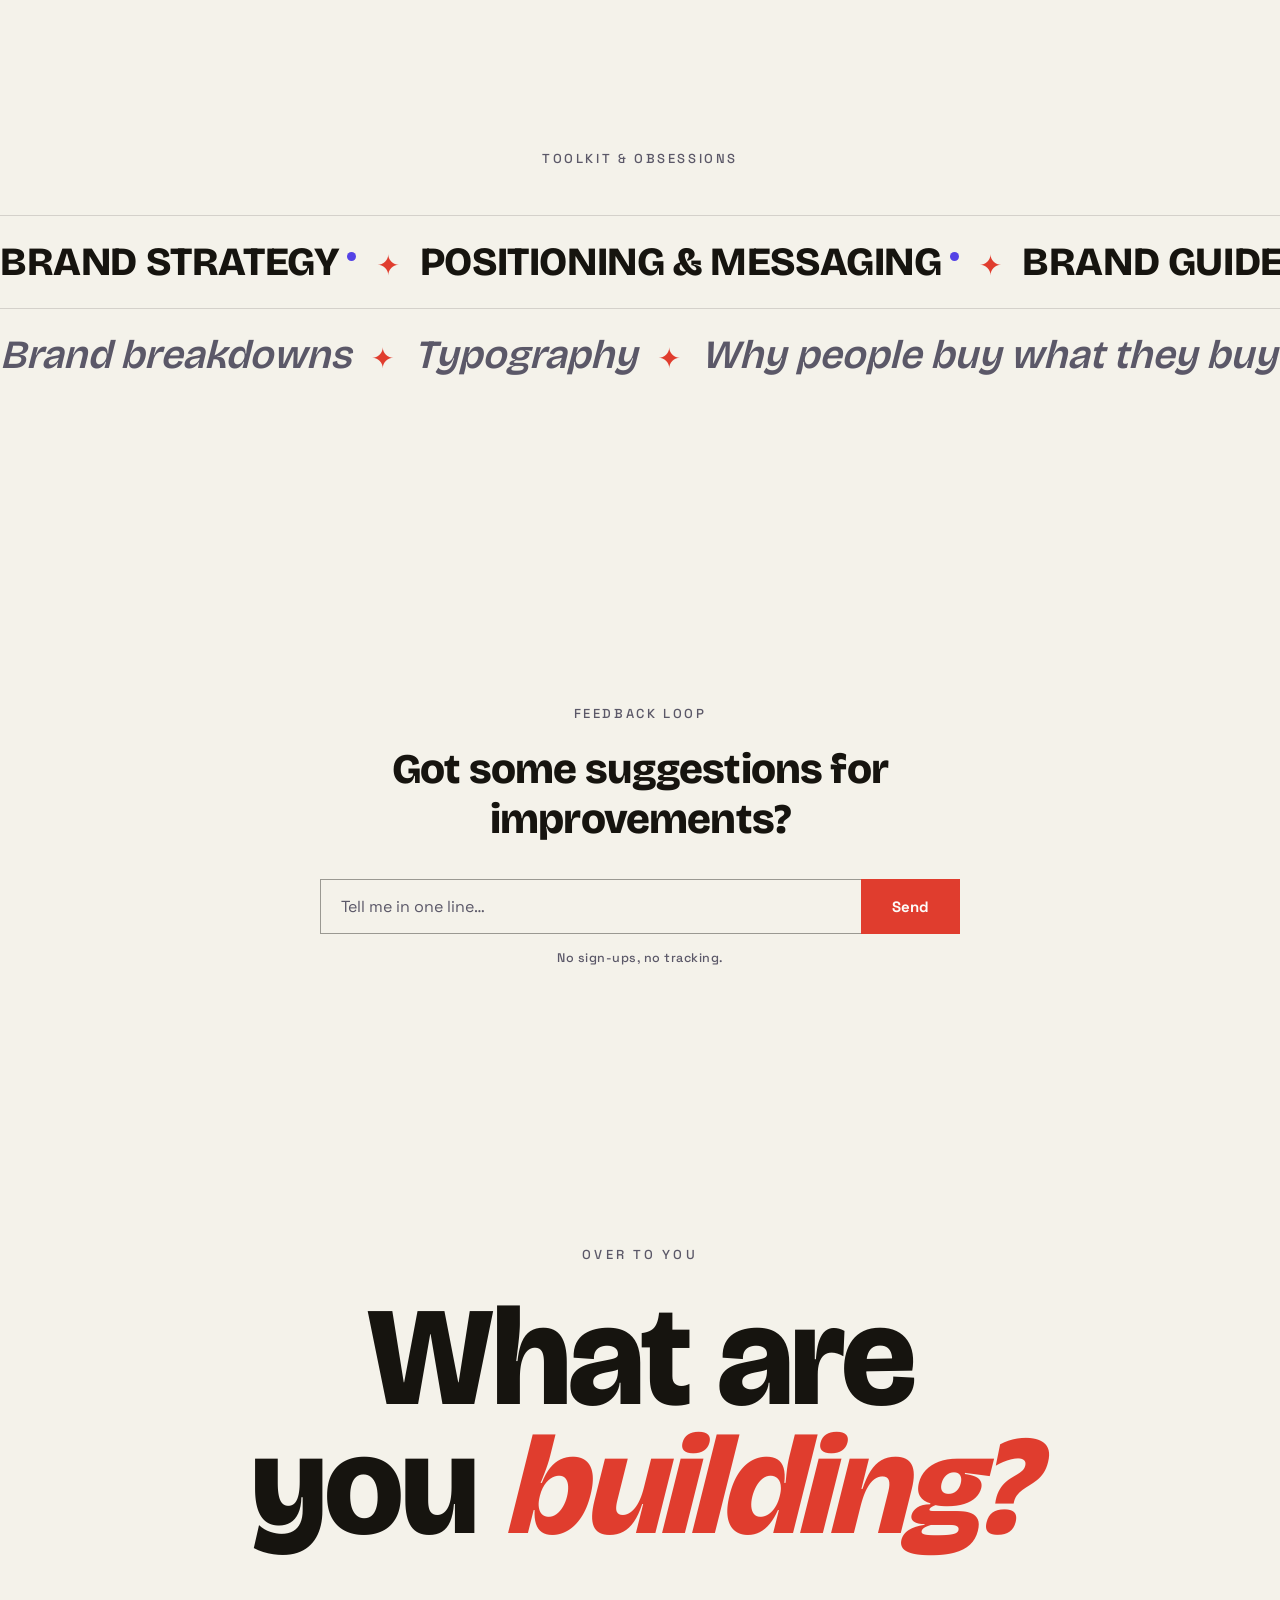
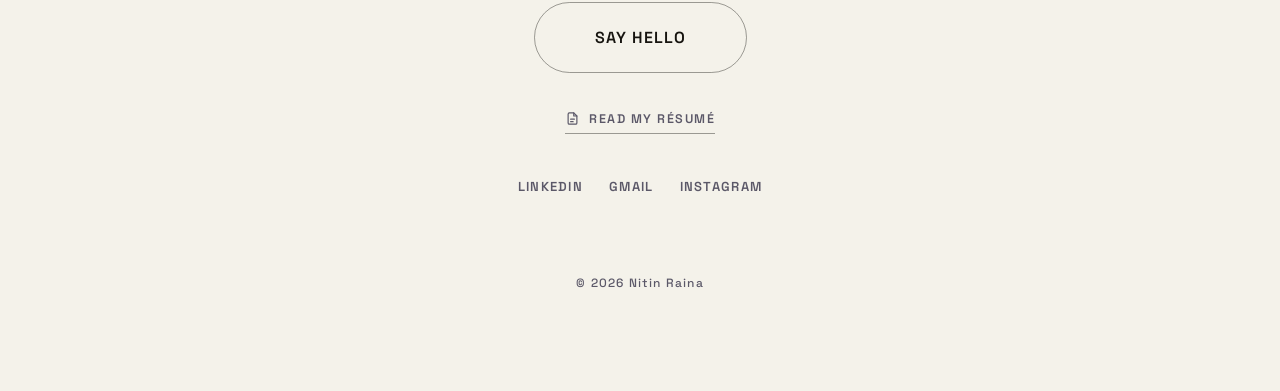
==== commit 53b43946: "Restructure VERA case study as seven questions, seven decisions Co-Authored-By: Claude Opus 5.5 <nor" ====
--- a/index.html
+++ b/index.html
@@ -614,7 +614,7 @@
         <div class="card-info">
           <span class="card-num" aria-hidden="true">02 · Luxury D2C · Go-to-Market</span>
           <h3 class="card-title" id="projv-title">VERA</h3>
-          <p class="card-desc">A go-to-market plan for a new luxury bag label, told through one customer's journey: who she is, what she doubts, and how every decision answers her.</p>
+          <p class="card-desc">A go-to-market plan for a new luxury bag label, built as seven questions every launch must answer: who to sell to, what to stand for, how to price, sell and launch.</p>
           <a class="card-cta" data-hover data-cursor-read href="https://nitraina.netlify.app/work/vera-launch.html" aria-label="View case study: VERA"><span class="dot" aria-hidden="true"></span> View case</a>
         </div>
         <a class="card-visual" data-hover data-cursor-read tabindex="-1" aria-hidden="true" href="https://nitraina.netlify.app/work/vera-launch.html">
